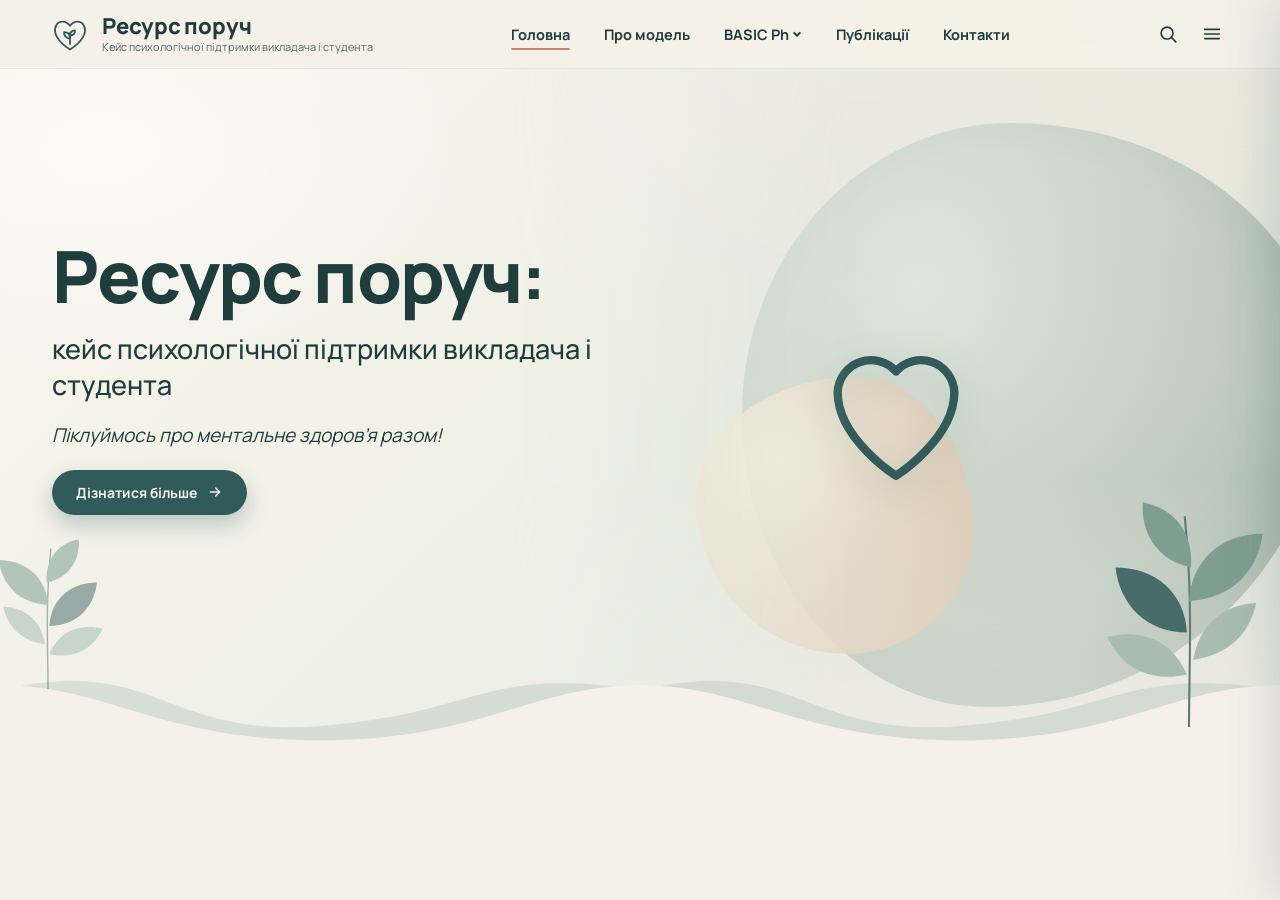
==== index.html @ 5d3a1bac "Add files via upload" ====
<!doctype html>
<html lang="uk">
<head>
  <meta charset="utf-8">
  <meta name="viewport" content="width=device-width, initial-scale=1">
  <title>Ресурс поруч — кейс психологічної підтримки викладача і студента</title>
  <meta name="description" content="Ресурс поруч: кейс психологічної підтримки викладача і студента. Піклуймось про ментальне здоров’я разом!">
  <meta name="theme-color" content="#F5F1E8">
  <link rel="preconnect" href="https://fonts.googleapis.com">
  <link rel="preconnect" href="https://fonts.gstatic.com" crossorigin>
  <link href="https://fonts.googleapis.com/css2?family=Manrope:wght@400;500;600;700;800&display=swap" rel="stylesheet">
  <link rel="stylesheet" href="style.css">
  <noscript><style>.reveal{opacity:1!important;transform:none!important}</style></noscript>
  <script src="script.js" defer></script>
</head>
<body data-page="home">
  <!-- site-header:start -->
  <header class="topbar">
    <div class="topbar__inner">
      <a class="brand" href="index.html" aria-label="Ресурс поруч — на головну">
        <svg class="brand__logo" viewBox="0 0 48 48" fill="none" stroke="currentColor" stroke-width="2" stroke-linecap="round" stroke-linejoin="round" aria-hidden="true">
          <g class="pulse"><path d="M24 41C10 32 5 22 9 14.5c3-5.5 10.5-5.5 15 .5 4.5-6 12-6 15-.5C43 22 38 32 24 41z"/></g>
          <path d="M24 35V23"/><path d="M24 29c-4.5-.5-6.5-3.5-6.5-7 4.5 0 6.5 3 6.5 7zM24 26c3.5-.5 5.5-2.8 5.5-6-3.5 0-5.5 2.4-5.5 6z"/>
        </svg>
        <span class="brand__text"><strong>Ресурс поруч</strong><small>Кейс психологічної підтримки викладача і студента</small></span>
      </a>
      <nav class="mainnav" aria-label="Основна навігація">
        <a class="navlink is-active" href="index.html">Головна</a>
        <a class="navlink " href="basic-ph.html">Про модель</a>
        <div class="has-sub">
          <button class="navlink " type="button" aria-haspopup="true" aria-expanded="false">BASIC Ph <svg viewBox="0 0 12 12"><path d="m2 4 4 4 4-4"/></svg></button>
          <div class="sub"><a href="physical.html" class=""><svg viewBox="0 0 24 24"  aria-hidden="true"><path d="M6.5 6.5v11M17.5 6.5v11M3.5 9v6M20.5 9v6M6.5 12h11"/></svg><span>Physical<small>Тіло</small></span></a><a href="belief-values.html" class=""><svg viewBox="0 0 24 24"  aria-hidden="true"><path d="M12 20c-3.2-1-5.2-3.8-5.2-7 2.2 0 4.2 1.1 5.2 3 1-1.9 3-3 5.2-3 0 3.2-2 6-5.2 7z"/><path d="M12 16c-1.6-2.2-1.6-5.4 0-9.5 1.6 4.1 1.6 7.3 0 9.5z"/></svg><span>Belief & Values<small>Віра і цінності</small></span></a><a href="affect.html" class=""><svg viewBox="0 0 24 24"  aria-hidden="true"><path d="M12 20s-7-4.4-7-10a4 4 0 0 1 7-2.5A4 4 0 0 1 19 10c0 5.6-7 10-7 10z"/></svg><span>Affect<small>Емоції та почуття</small></span></a><a href="socialization.html" class=""><svg viewBox="0 0 24 24"  aria-hidden="true"><path d="M9 11a3 3 0 1 0 0-6 3 3 0 0 0 0 6zM3 19c0-3 2.7-5 6-5s6 2 6 5M16.5 11a2.5 2.5 0 1 0 0-5M17.5 14c2.2.3 3.5 2 3.5 4"/></svg><span>Socialization<small>Соціальні зв’язки</small></span></a><a href="imagination.html" class=""><svg viewBox="0 0 24 24"  aria-hidden="true"><path d="M12 3l2.7 5.6 6.1.9-4.4 4.3 1 6.1L12 17l-5.4 2.9 1-6.1L3.2 9.5l6.1-.9z"/></svg><span>Imagination<small>Уява</small></span></a><a href="cognition.html" class=""><svg viewBox="0 0 24 24"  aria-hidden="true"><path d="M9.5 4.5A2.8 2.8 0 0 0 6.8 7 3 3 0 0 0 5 12a3 3 0 0 0 1.5 4.6 2.8 2.8 0 0 0 5.5.9V5.2a2.8 2.8 0 0 0-2.5-.7z"/><path d="M14.5 4.5A2.8 2.8 0 0 1 17.2 7 3 3 0 0 1 19 12a3 3 0 0 1-1.5 4.6 2.8 2.8 0 0 1-5.5.9"/><path d="M9 10h1.5M13.5 10H15M9 14h1.5M13.5 14H15"/></svg><span>Cognition<small>Розум і пізнання</small></span></a></div>
        </div>
        <a class="navlink " href="publications.html">Публікації</a>
        <a class="navlink " href="contacts.html">Контакти</a>
      </nav>
      <div class="topbar__actions">
        <button class="icon-btn" type="button" data-action="search" aria-label="Пошук" aria-expanded="false"><svg viewBox="0 0 24 24"><circle cx="11" cy="11" r="6.5"/><path d="m16 16 4.5 4.5"/></svg></button>
        <button class="icon-btn" type="button" data-action="menu" aria-label="Відкрити меню" aria-expanded="false" aria-controls="drawer"><svg viewBox="0 0 24 24"><path d="M4 7h16M4 12h16M4 17h16"/></svg></button>
      </div>
    </div>
    <div class="search-panel" id="search-panel">
      <div class="search-box"><input type="search" placeholder="Пошук по сайту…" aria-label="Пошук по сайту" autocomplete="off"><ul></ul></div>
    </div>
  </header>
  <div class="drawer" id="drawer" aria-hidden="true">
    <div class="drawer__overlay" data-close></div>
    <aside class="drawer__panel" role="dialog" aria-modal="true" aria-label="Меню">
      <div class="drawer__head"><span>Меню</span><button class="icon-btn" type="button" data-close aria-label="Закрити меню"><svg viewBox="0 0 24 24"><path d="m6 6 12 12M18 6 6 18"/></svg></button></div>
      <h3>Сайт</h3><nav><a href="index.html" style="--n:0" class="is-active"><svg viewBox="0 0 24 24"  aria-hidden="true"><path d="M4 11 12 4l8 7v9h-5v-6H9v6H4z"/></svg>Головна</a><a href="basic-ph.html" style="--n:1" class=""><svg viewBox="0 0 24 24"  aria-hidden="true"><circle cx="12" cy="12" r="8"/><path d="M12 4v16M4 12h16M6.3 6.3l11.4 11.4M17.7 6.3 6.3 17.7"/></svg>Про модель BASIC Ph</a></nav>
      <h3>Шість сфер BASIC Ph</h3><nav><a href="physical.html" style="--n:2" class=""><svg viewBox="0 0 24 24"  aria-hidden="true"><path d="M6.5 6.5v11M17.5 6.5v11M3.5 9v6M20.5 9v6M6.5 12h11"/></svg>Physical — Тіло</a><a href="belief-values.html" style="--n:3" class=""><svg viewBox="0 0 24 24"  aria-hidden="true"><path d="M12 20c-3.2-1-5.2-3.8-5.2-7 2.2 0 4.2 1.1 5.2 3 1-1.9 3-3 5.2-3 0 3.2-2 6-5.2 7z"/><path d="M12 16c-1.6-2.2-1.6-5.4 0-9.5 1.6 4.1 1.6 7.3 0 9.5z"/></svg>Belief & Values — Віра і цінності</a><a href="affect.html" style="--n:4" class=""><svg viewBox="0 0 24 24"  aria-hidden="true"><path d="M12 20s-7-4.4-7-10a4 4 0 0 1 7-2.5A4 4 0 0 1 19 10c0 5.6-7 10-7 10z"/></svg>Affect — Емоції та почуття</a><a href="socialization.html" style="--n:5" class=""><svg viewBox="0 0 24 24"  aria-hidden="true"><path d="M9 11a3 3 0 1 0 0-6 3 3 0 0 0 0 6zM3 19c0-3 2.7-5 6-5s6 2 6 5M16.5 11a2.5 2.5 0 1 0 0-5M17.5 14c2.2.3 3.5 2 3.5 4"/></svg>Socialization — Соціальні зв’язки</a><a href="imagination.html" style="--n:6" class=""><svg viewBox="0 0 24 24"  aria-hidden="true"><path d="M12 3l2.7 5.6 6.1.9-4.4 4.3 1 6.1L12 17l-5.4 2.9 1-6.1L3.2 9.5l6.1-.9z"/></svg>Imagination — Уява</a><a href="cognition.html" style="--n:7" class=""><svg viewBox="0 0 24 24"  aria-hidden="true"><path d="M9.5 4.5A2.8 2.8 0 0 0 6.8 7 3 3 0 0 0 5 12a3 3 0 0 0 1.5 4.6 2.8 2.8 0 0 0 5.5.9V5.2a2.8 2.8 0 0 0-2.5-.7z"/><path d="M14.5 4.5A2.8 2.8 0 0 1 17.2 7 3 3 0 0 1 19 12a3 3 0 0 1-1.5 4.6 2.8 2.8 0 0 1-5.5.9"/><path d="M9 10h1.5M13.5 10H15M9 14h1.5M13.5 14H15"/></svg>Cognition — Розум і пізнання</a></nav>
      <h3>Ще</h3><nav><a href="publications.html" style="--n:8" class=""><svg viewBox="0 0 24 24"  aria-hidden="true"><path d="M5 4h11a3 3 0 0 1 3 3v12H8a3 3 0 0 1-3-3z"/><path d="M9 8h6M9 12h6M9 16h3"/></svg>Публікації</a><a href="contacts.html" style="--n:9" class=""><svg viewBox="0 0 24 24"  aria-hidden="true"><rect x="3" y="5" width="18" height="14" rx="2.5"/><path d="m4 7 8 6 8-6"/></svg>Контакти</a></nav>
    </aside>
  </div>
  <!-- site-header:end -->
  <main>
    <section class="hero hero--home" aria-labelledby="hero-title">
      <div class="hero__media">
        <div class="hero__photo" style="--pos: 72% 50%"></div>
        <div class="hero__art" data-icon="heart"></div>
      </div>

      <div class="hero__content">
        <div class="hero__text">
          <h1 id="hero-title">Ресурс поруч:</h1>
          <p class="hero__lead reveal">кейс психологічної підтримки викладача і студента</p>
          <p class="hero__tagline reveal"><em>Піклуймось про ментальне здоров’я разом!</em></p>
          <a class="btn reveal" href="basic-ph.html">
            Дізнатися більше
            <svg viewBox="0 0 24 24" aria-hidden="true"><path d="M5 12h14M13 6l6 6-6 6"/></svg>
          </a>
        </div>
      </div>

      <div class="hero__wave" aria-hidden="true"></div>
    </section>
  </main>
</body>
</html>
---- style.css ----
/* ==========================================================
   Ресурс поруч — спільні стилі (шапка, банери, анімації)
   ========================================================== */

:root {
  --milk: #F5F1E8;
  --mist: #D9E2D8;
  --sage: #A8BDB0;
  --teal: #315B5B;
  --sand: #D9BFA5;
  --terra: #C98765;

  --ink: #1f3d3d;
  --ink-soft: #4d6967;
  --paper: #fffdf8;

  --blob-1: #E6EDE4;
  --blob-2: var(--sage);
  --blob-3: var(--sand);

  --ff-serif: 'Manrope', system-ui, -apple-system, 'Segoe UI', Arial, sans-serif;
  --ff-sans: 'Manrope', system-ui, -apple-system, 'Segoe UI', sans-serif;

  --ease: cubic-bezier(.22, .8, .24, 1);
  --shadow: 0 12px 32px rgba(49, 91, 91, .14);
}

/* Акценти для окремих сторінок */
body[data-page="physical"]      { --blob-1: #E4ECE6; --blob-2: #A8BDB0; --blob-3: #D9BFA5; }
body[data-page="belief"]        { --blob-1: #F1E6D6; --blob-2: #D9BFA5; --blob-3: #A8BDB0; }
body[data-page="affect"]        { --blob-1: #F6E5DA; --blob-2: #E3B99F; --blob-3: #D9E2D8; }
body[data-page="socialization"] { --blob-1: #DCE7E3; --blob-2: #8FB0A8; --blob-3: #D9BFA5; }
body[data-page="imagination"]   { --blob-1: #F4E6D3; --blob-2: #E0B895; --blob-3: #A8BDB0; }
body[data-page="cognition"]     { --blob-1: #E8EBDD; --blob-2: #B6C4A8; --blob-3: #D9BFA5; }
body[data-page="publications"]  { --blob-1: #E3EBE2; --blob-2: #A8BDB0; --blob-3: #E3C7AE; }
body[data-page="contacts"]      { --blob-1: #E6EDE4; --blob-2: #A8BDB0; --blob-3: #D9BFA5; }

*, *::before, *::after { box-sizing: border-box; }

html { scroll-behavior: smooth; -webkit-text-size-adjust: 100%; }

body {
  margin: 0;
  min-height: 100vh;
  font-family: var(--ff-sans);
  color: var(--ink);
  background:
    radial-gradient(900px 500px at 100% 0%, rgba(168, 189, 176, .18), transparent 60%),
    var(--milk);
  -webkit-font-smoothing: antialiased;
  overflow-x: hidden;
}

body.menu-open { overflow: hidden; }

img, svg { display: block; max-width: 100%; }
a { color: inherit; }
button { font: inherit; color: inherit; }

:focus-visible {
  outline: 2px solid var(--terra);
  outline-offset: 3px;
  border-radius: 6px;
}

/* Плавний вхід / вихід сторінки */
main { animation: pageIn .7s var(--ease); transition: opacity .28s ease, transform .28s ease; }
body.leaving main { opacity: 0; transform: translateY(-8px); }

/* ==========================================================
   Шапка
   ========================================================== */
.topbar {
  position: sticky;
  top: 0;
  z-index: 50;
  background: rgba(245, 241, 232, .86);
  -webkit-backdrop-filter: saturate(1.2) blur(14px);
  backdrop-filter: saturate(1.2) blur(14px);
  border-bottom: 1px solid rgba(49, 91, 91, .07);
  animation: slideDown .8s var(--ease) both;
  transition: box-shadow .3s ease, background .3s ease;
}
.topbar.is-scrolled { box-shadow: 0 8px 28px rgba(49, 91, 91, .12); background: rgba(245, 241, 232, .94); }

.topbar__inner {
  max-width: 1240px;
  margin: 0 auto;
  padding: 10px 20px 8px;
  display: flex;
  flex-wrap: wrap;
  align-items: center;
  gap: 8px 24px;
}

.brand {
  display: flex;
  align-items: center;
  gap: 10px;
  margin-right: auto;
  text-decoration: none;
  color: var(--teal);
}
.brand__logo { width: 44px; height: 44px; flex: none; }
.brand__logo .pulse { transform-origin: 24px 24px; animation: heartbeat 4.2s ease-in-out infinite; }
.brand__text strong {
  display: block;
  font-family: var(--ff-serif);
  font-weight: 800;
  font-size: 19px;
  line-height: 1.1;
  letter-spacing: -.01em;
  color: var(--ink);
}
.brand__text small {
  display: block;
  max-width: 190px;
  margin-top: 2px;
  font-size: 9.5px;
  line-height: 1.25;
  color: var(--ink-soft);
}

.topbar__actions { display: flex; gap: 4px; }
.icon-btn {
  display: grid;
  place-items: center;
  width: 40px;
  height: 40px;
  border: 0;
  border-radius: 50%;
  background: transparent;
  cursor: pointer;
  color: var(--ink);
  transition: background .25s ease, transform .25s var(--ease);
}
.icon-btn:hover { background: rgba(49, 91, 91, .09); transform: scale(1.08); }
.icon-btn svg { width: 22px; height: 22px; fill: none; stroke: currentColor; stroke-width: 1.8; stroke-linecap: round; stroke-linejoin: round; }

/* Головна навігація */
.mainnav {
  order: 3;
  width: 100%;
  display: flex;
  justify-content: space-between;
  align-items: center;
  gap: 6px 14px;
  padding-bottom: 4px;
  font-size: 11.5px;
  font-weight: 700;
}
.navlink {
  position: relative;
  display: inline-flex;
  align-items: center;
  gap: 3px;
  padding: 6px 0;
  border: 0;
  background: none;
  text-decoration: none;
  cursor: pointer;
  color: var(--ink);
  white-space: nowrap;
}
.navlink::after {
  content: '';
  position: absolute;
  left: 0; right: 0; bottom: 0;
  height: 2px;
  border-radius: 2px;
  background: var(--terra);
  transform: scaleX(0);
  transform-origin: left;
  transition: transform .35s var(--ease);
}
.navlink:hover::after, .navlink.is-active::after { transform: scaleX(1); }
.navlink svg { width: 10px; height: 10px; fill: none; stroke: currentColor; stroke-width: 2.4; transition: transform .3s var(--ease); }
.has-sub.open .navlink svg { transform: rotate(180deg); }

.has-sub { position: relative; }
.sub {
  position: absolute;
  top: calc(100% + 8px);
  left: 50%;
  z-index: 60;
  min-width: 250px;
  padding: 8px;
  border-radius: 18px;
  background: var(--paper);
  box-shadow: var(--shadow);
  opacity: 0;
  visibility: hidden;
  transform: translate(-50%, 10px);
  transition: opacity .3s ease, transform .35s var(--ease), visibility .3s;
}
.has-sub.open .sub { opacity: 1; visibility: visible; transform: translate(-50%, 0); }
.sub a {
  display: flex;
  align-items: center;
  gap: 10px;
  padding: 9px 12px;
  border-radius: 12px;
  font-size: 13px;
  font-weight: 600;
  text-decoration: none;
  transition: background .2s ease, padding-left .25s var(--ease);
}
.sub a:hover, .sub a.is-active { background: var(--mist); padding-left: 16px; }
.sub a svg { width: 18px; height: 18px; fill: none; stroke: var(--teal); stroke-width: 1.7; stroke-linecap: round; stroke-linejoin: round; flex: none; }
.sub a small { display: block; font-weight: 500; color: var(--ink-soft); font-size: 11px; }

@media (min-width: 900px) {
  .topbar__inner { flex-wrap: nowrap; justify-content: space-between; padding: 12px 28px; }
  .brand { margin-right: 0; }
  .brand__text strong { font-size: 22px; }
  .brand__text small { max-width: none; font-size: 11px; }
  .mainnav { order: 0; width: auto; padding: 0; font-size: 14.5px; gap: 8px 34px; }
  .topbar__actions { margin-left: 0; }
  @media (hover: hover) {
    .has-sub:hover .sub { opacity: 1; visibility: visible; transform: translate(-50%, 0); }
    .has-sub:hover .navlink svg { transform: rotate(180deg); }
  }
}

/* Пошук */
.search-panel {
  max-width: 1240px;
  margin: 0 auto;
  padding: 0 20px;
  max-height: 0;
  overflow: hidden;
  transition: max-height .5s var(--ease);
}
.search-panel.open { max-height: 420px; }
.search-box { padding: 6px 0 16px; }
.search-box input {
  width: 100%;
  padding: 13px 20px;
  border: 1.5px solid rgba(49, 91, 91, .2);
  border-radius: 999px;
  background: var(--paper);
  font: inherit;
  font-size: 15px;
  color: var(--ink);
  transition: border-color .25s ease, box-shadow .25s ease;
}
.search-box input:focus { outline: none; border-color: var(--teal); box-shadow: 0 0 0 4px rgba(49, 91, 91, .12); }
.search-box ul { list-style: none; margin: 10px 0 0; padding: 0; display: grid; gap: 2px; max-height: 250px; overflow: auto; }
.search-box li a, .search-box li.muted { display: block; padding: 9px 14px; border-radius: 12px; font-size: 14px; font-weight: 600; text-decoration: none; }
.search-box li a:hover { background: var(--mist); }
.search-box li.muted { color: var(--ink-soft); font-weight: 500; }

/* Бокове меню */
.drawer { position: fixed; inset: 0; z-index: 100; pointer-events: none; }
.drawer__overlay { position: absolute; inset: 0; background: rgba(31, 61, 61, .38); opacity: 0; transition: opacity .4s ease; -webkit-backdrop-filter: blur(3px); backdrop-filter: blur(3px); }
.drawer__panel {
  position: absolute;
  top: 0; right: 0; bottom: 0;
  width: min(380px, 88vw);
  padding: 22px 24px 32px;
  overflow-y: auto;
  background: linear-gradient(180deg, var(--paper), var(--milk));
  box-shadow: -20px 0 50px rgba(49, 91, 91, .2);
  transform: translateX(104%);
  transition: transform .55s var(--ease);
}
.drawer.open { pointer-events: auto; }
.drawer.open .drawer__overlay { opacity: 1; }
.drawer.open .drawer__panel { transform: none; }
.drawer__head { display: flex; justify-content: space-between; align-items: center; margin-bottom: 14px; font-family: var(--ff-serif); font-size: 22px; font-weight: 600; }
.drawer h3 { margin: 18px 0 6px; font-size: 11px; letter-spacing: .12em; text-transform: uppercase; color: var(--ink-soft); }
.drawer nav { display: grid; gap: 2px; }
.drawer nav a {
  display: flex;
  align-items: center;
  gap: 12px;
  padding: 11px 12px;
  border-radius: 14px;
  text-decoration: none;
  font-weight: 600;
  font-size: 15px;
  opacity: 0;
  transform: translateX(22px);
  transition: background .2s ease;
}
.drawer nav a:hover, .drawer nav a.is-active { background: var(--mist); }
.drawer nav a svg { width: 20px; height: 20px; fill: none; stroke: var(--teal); stroke-width: 1.7; stroke-linecap: round; stroke-linejoin: round; }
.drawer.open nav a { animation: drawerItem .6s var(--ease) forwards; animation-delay: calc(var(--n) * 45ms + 180ms); }

/* ==========================================================
   Банер (hero)
   ========================================================== */
.hero {
  position: relative;
  isolation: isolate;
  overflow: hidden;
  display: flex;
  align-items: center;
  min-height: clamp(390px, 64vw, 600px);
  background:
    radial-gradient(520px 320px at 8% 12%, rgba(255, 255, 255, .7), transparent 70%),
    linear-gradient(135deg, #F8F4EC 0%, #EEF0E6 55%, #E2E9DF 100%);
}
.hero--home { min-height: clamp(450px, 74vw, 680px); }

.hero__content {
  position: relative;
  z-index: 3;
  width: 100%;
  max-width: 1240px;
  margin: 0 auto;
  padding: 42px 20px 104px;
}
.hero__text { max-width: min(62%, 560px); }
@media (min-width: 820px) {
  .hero__content { padding: 64px 32px 130px; }
  .hero__text { max-width: min(48%, 560px); }
}

.hero h1 {
  margin: 0 0 16px;
  font-family: var(--ff-serif);
  font-weight: 800;
  font-size: clamp(30px, 8vw, 62px);
  line-height: 1.08;
  letter-spacing: -.025em;
  color: var(--ink);
}
.hero--home h1 { font-size: clamp(34px, 9vw, 72px); }

/* Побуквенно/послівне з'явлення заголовка */
.w { display: inline-block; overflow: hidden; vertical-align: top; padding-bottom: .1em; margin-bottom: -.1em; }
.w > span { display: inline-block; transform: translateY(115%) rotate(4deg); animation: wordUp 1s var(--ease) forwards; animation-delay: calc(var(--i) * 75ms + 260ms); }

.hero__lead {
  margin: 0 0 18px;
  font-family: var(--ff-serif);
  font-size: clamp(17px, 4.2vw, 27px);
  font-weight: 500;
  line-height: 1.35;
  color: var(--ink);
}
.hero__sub {
  margin: 0;
  max-width: 32ch;
  font-size: clamp(14px, 2.9vw, 21px);
  font-weight: 600;
  line-height: 1.4;
  color: var(--ink-soft);
}
.hero__tagline { margin: 0 0 22px; font-size: clamp(14px, 3vw, 19px); color: var(--ink); }

.hero__rule { display: block; width: 56px; height: 3px; margin: 0 0 16px; border-radius: 3px; background: linear-gradient(90deg, var(--terra), var(--sand)); transform-origin: left; animation: ruleGrow 1.1s var(--ease) .5s both; }

/* Поява елементів */
.reveal {
  opacity: 0;
  transform: translateY(20px);
  transition: opacity .9s var(--ease), transform .9s var(--ease);
  transition-delay: calc(var(--d, 0) * 1ms);
}
.reveal.in { opacity: 1; transform: none; }

/* Кнопка */
.btn {
  position: relative;
  overflow: hidden;
  display: inline-flex;
  align-items: center;
  gap: 10px;
  padding: 13px 24px;
  border-radius: 999px;
  background: var(--teal);
  color: var(--milk);
  font-size: 14px;
  font-weight: 700;
  text-decoration: none;
  box-shadow: 0 10px 22px rgba(49, 91, 91, .28);
  transition: transform .35s var(--ease), box-shadow .35s var(--ease), background .3s ease;
}
.btn:hover { transform: translateY(-3px); box-shadow: 0 16px 30px rgba(49, 91, 91, .34); background: #264b4b; }
.btn:active { transform: translateY(0) scale(.98); }
.btn svg { width: 16px; height: 16px; fill: none; stroke: currentColor; stroke-width: 2; stroke-linecap: round; stroke-linejoin: round; transition: transform .35s var(--ease); }
.btn:hover svg { transform: translateX(5px); }
.btn .ripple { position: absolute; border-radius: 50%; background: rgba(255, 255, 255, .45); transform: scale(0); animation: ripple .7s ease-out forwards; pointer-events: none; }

/* Медіа-частина банера */
.hero__media {
  position: absolute;
  top: 0; right: 0; bottom: 0;
  width: 70%;
  z-index: 1;
  -webkit-mask-image: linear-gradient(90deg, transparent 0, #000 44%);
  mask-image: linear-gradient(90deg, transparent 0, #000 44%);
  transform: translate3d(0, calc(var(--sy, 0) * .1px), 0);
  will-change: transform;
}
@media (min-width: 820px) { .hero__media { width: 60%; } }

.hero__photo {
  position: absolute;
  inset: -3%;
  background-size: cover;
  background-position: var(--pos, center);
  filter: saturate(.86) sepia(.08) brightness(1.03);
  opacity: 0;
  transition: opacity 1.4s ease;
}
.hero__photo.is-loaded { opacity: 1; animation: kenburns 22s ease-in-out infinite alternate; }
.hero__media::after {
  content: '';
  position: absolute;
  inset: 0;
  pointer-events: none;
  background:
    linear-gradient(180deg, rgba(245, 241, 232, .18) 0%, rgba(245, 241, 232, 0) 30%, rgba(245, 241, 232, 0) 60%, rgba(245, 241, 232, .6) 100%),
    linear-gradient(90deg, rgba(49, 91, 91, .06), rgba(201, 135, 101, .06));
}

/* Запасна ілюстрація (видно, доки фото немає) */
.hero__art {
  position: absolute;
  inset: 0;
  display: grid;
  place-items: center;
  transition: opacity 1.1s ease;
}
.hero__media.has-photo .hero__art { opacity: 0; }
.hero__art::before, .hero__art::after { content: ''; position: absolute; }
.hero__art::before {
  width: 76%;
  aspect-ratio: 1;
  right: -6%;
  top: 8%;
  border-radius: 46% 54% 58% 42% / 50% 44% 56% 50%;
  background: radial-gradient(circle at 30% 28%, var(--blob-1), var(--blob-2) 92%);
  box-shadow: inset -20px -30px 60px rgba(49, 91, 91, .12);
  animation: morph 15s ease-in-out infinite;
}
.hero__art::after {
  width: 36%;
  aspect-ratio: 1;
  left: 24%;
  bottom: 14%;
  border-radius: 58% 42% 46% 54% / 44% 56% 44% 56%;
  background: radial-gradient(circle at 30% 30%, #fff5e6, var(--blob-3));
  opacity: .85;
  animation: morph 11s ease-in-out infinite reverse;
}
.hero__art svg {
  position: relative;
  z-index: 1;
  width: 30%;
  max-width: 200px;
  fill: none;
  stroke: var(--teal);
  stroke-width: 1;
  stroke-linecap: round;
  stroke-linejoin: round;
  filter: drop-shadow(0 12px 18px rgba(49, 91, 91, .22));
  animation: floaty 6s ease-in-out infinite;
}

/* Декор: листя, бульбашки */
.deco-leaf {
  position: absolute;
  right: -14px;
  bottom: 22px;
  z-index: 2;
  width: clamp(92px, 17vw, 210px);
  pointer-events: none;
}
.deco-leaf svg { width: 100%; height: auto; transform-origin: 50% 100%; animation: sway 7s ease-in-out infinite; }
.deco-leaf--left { left: -22px; right: auto; bottom: 60px; width: clamp(70px, 11vw, 140px); opacity: .55; }
.deco-leaf--left svg { animation-duration: 9s; animation-direction: reverse; transform: scaleX(-1); }
.deco-leaf .l1 { fill: #7E9E92; }
.deco-leaf .l2 { fill: #A8BDB0; }
.deco-leaf .l3 { fill: #315B5B; opacity: .85; }
.deco-leaf .stem { fill: none; stroke: #5d7d73; stroke-width: 2; stroke-linecap: round; }

.bubble {
  position: absolute;
  z-index: 1;
  border-radius: 50%;
  background: radial-gradient(circle at 30% 30%, rgba(255, 255, 255, .9), rgba(168, 189, 176, .35));
  opacity: 0;
  pointer-events: none;
  animation: bubbleUp var(--dur, 14s) ease-in infinite;
  animation-delay: var(--delay, 0s);
}

/* Хвиля знизу */
.hero__wave {
  position: absolute;
  left: 0; right: 0; bottom: -1px;
  z-index: 2;
  height: clamp(44px, 7.5vw, 96px);
  overflow: hidden;
  pointer-events: none;
}
.hero__wave::before, .hero__wave::after {
  content: '';
  position: absolute;
  left: 0; bottom: 0;
  width: 200%;
  height: 100%;
  background-repeat: repeat-x;
  background-size: 25% 100%;
}
.hero__wave::before {
  background-image: url("data:image/svg+xml,%3Csvg xmlns='http://www.w3.org/2000/svg' viewBox='0 0 1200 80' preserveAspectRatio='none'%3E%3Cpath fill='%23A8BDB0' fill-opacity='.35' d='M0 30C300 0 300 70 600 60S900 10 1200 30V80H0Z'/%3E%3C/svg%3E");
  animation: waveSlide 34s linear infinite reverse;
}
.hero__wave::after {
  background-image: url("data:image/svg+xml,%3Csvg xmlns='http://www.w3.org/2000/svg' viewBox='0 0 1200 80' preserveAspectRatio='none'%3E%3Cpath fill='%23F5F1E8' d='M0 26C200 26 300 72 600 72S1000 26 1200 26V80H0Z'/%3E%3C/svg%3E");
  animation: waveSlide 22s linear infinite;
}

/* ==========================================================
   Сторінка «Про модель BASIC Ph» — дерев'яні блоки
   ========================================================== */
.blocks {
  --b: clamp(64px, 17.5vw, 118px);
  position: absolute;
  right: max(2.5vw, 8px);
  bottom: clamp(34px, 9vw, 96px);
  z-index: 4;
  display: flex;
  flex-direction: column-reverse;
  align-items: center;
  gap: 7px;
}
@media (min-width: 820px) { .blocks { right: max(6vw, 40px); } }
.blocks__row { display: flex; gap: 7px; }

.block {
  position: relative;
  width: var(--b);
  height: var(--b);
  display: grid;
  place-items: center;
  border: 0;
  padding: 0;
  border-radius: 10px;
  cursor: pointer;
  background:
    repeating-linear-gradient(98deg, rgba(150, 105, 60, .05) 0 3px, transparent 3px 9px),
    linear-gradient(145deg, #F0DFC6, #D8BD9C);
  box-shadow:
    inset 0 2px 0 rgba(255, 255, 255, .65),
    inset 0 -5px 10px rgba(120, 86, 50, .2),
    0 14px 22px rgba(80, 60, 40, .2);
  animation:
    blockIn 1s var(--ease) both,
    bob 5.5s ease-in-out infinite;
  animation-delay: calc(var(--i) * 130ms + 450ms), calc(var(--i) * 420ms + 2s);
  transition: translate .4s var(--ease), rotate .4s var(--ease), filter .3s ease;
}
.block:hover, .block:focus-visible { z-index: 6; }
.block:hover { translate: 0 -9px; rotate: -2.5deg; filter: brightness(1.04); }
.block:active { translate: 0 -2px; }
.block svg { pointer-events: none; width: 56%; height: 56%; fill: none; stroke: #5b4838; stroke-width: 1.4; stroke-linecap: round; stroke-linejoin: round; opacity: .88; }
.block.wiggle { animation: blockIn 0s both, wiggle .7s ease; }
.block .tip {
  position: absolute;
  bottom: calc(100% + 8px);
  left: 50%;
  padding: 5px 10px;
  border-radius: 999px;
  background: var(--teal);
  color: var(--milk);
  font-size: 11px;
  font-weight: 700;
  white-space: nowrap;
  z-index: 7;
  opacity: 0;
  transform: translate(-50%, 6px);
  pointer-events: none;
  transition: opacity .25s ease, transform .3s var(--ease);
}
.block:hover .tip, .block:focus-visible .tip { opacity: 1; transform: translate(-50%, 0); }

/* ==========================================================
   Контакти / публікації — додаткові штрихи
   ========================================================== */
.hero__chips { display: flex; flex-wrap: wrap; gap: 8px; margin-top: 18px; }
.chip {
  padding: 7px 14px;
  border-radius: 999px;
  background: rgba(255, 253, 248, .85);
  border: 1px solid rgba(49, 91, 91, .14);
  font-size: 12.5px;
  font-weight: 700;
  text-decoration: none;
  transition: transform .3s var(--ease), background .25s ease, color .25s ease;
}
.chip:hover { transform: translateY(-3px); background: var(--teal); color: var(--milk); }

/* ==========================================================
   Анімації
   ========================================================== */
@keyframes pageIn { from { opacity: 0; transform: translateY(10px); } to { opacity: 1; transform: none; } }
@keyframes slideDown { from { opacity: 0; transform: translateY(-100%); } to { opacity: 1; transform: none; } }
@keyframes wordUp { to { transform: none; } }
@keyframes ruleGrow { from { transform: scaleX(0); } to { transform: scaleX(1); } }
@keyframes heartbeat { 0%, 100% { transform: scale(1); } 8% { transform: scale(1.07); } 16% { transform: scale(1); } 24% { transform: scale(1.05); } 32% { transform: scale(1); } }
@keyframes kenburns { from { transform: scale(1) translate3d(0, 0, 0); } to { transform: scale(1.09) translate3d(-1.2%, -1%, 0); } }
@keyframes morph {
  0%, 100% { border-radius: 46% 54% 58% 42% / 50% 44% 56% 50%; transform: rotate(0deg) scale(1); }
  33% { border-radius: 58% 42% 44% 56% / 42% 56% 44% 58%; transform: rotate(8deg) scale(1.04); }
  66% { border-radius: 42% 58% 52% 48% / 56% 42% 58% 44%; transform: rotate(-6deg) scale(.98); }
}
@keyframes floaty { 0%, 100% { transform: translateY(0) rotate(-2deg); } 50% { transform: translateY(-16px) rotate(2deg); } }
@keyframes sway { 0%, 100% { rotate: -3deg; } 50% { rotate: 4deg; } }
@keyframes bubbleUp {
  0% { opacity: 0; transform: translateY(40px) scale(.6); }
  15% { opacity: .75; }
  100% { opacity: 0; transform: translateY(-190px) translateX(26px) scale(1.15); }
}
@keyframes waveSlide { from { transform: translateX(0); } to { transform: translateX(-50%); } }
@keyframes ripple { to { transform: scale(4); opacity: 0; } }
@keyframes drawerItem { to { opacity: 1; transform: none; } }
@keyframes blockIn {
  0% { opacity: 0; transform: translateY(-70px) rotate(-8deg) scale(.9); }
  60% { opacity: 1; transform: translateY(6px) rotate(1.5deg); }
  80% { transform: translateY(-3px) rotate(-.6deg); }
  100% { opacity: 1; transform: none; }
}
@keyframes bob { 0%, 100% { transform: translateY(0); } 50% { transform: translateY(-6px); } }
@keyframes wiggle { 0%, 100% { transform: rotate(0); } 20% { transform: rotate(-7deg) scale(1.05); } 45% { transform: rotate(6deg) scale(1.05); } 70% { transform: rotate(-3deg); } }

@media (prefers-reduced-motion: reduce) {
  *, *::before, *::after { animation-duration: .01ms !important; animation-iteration-count: 1 !important; transition-duration: .01ms !important; scroll-behavior: auto !important; }
  .reveal { opacity: 1; transform: none; }
  .w > span { transform: none; }
}
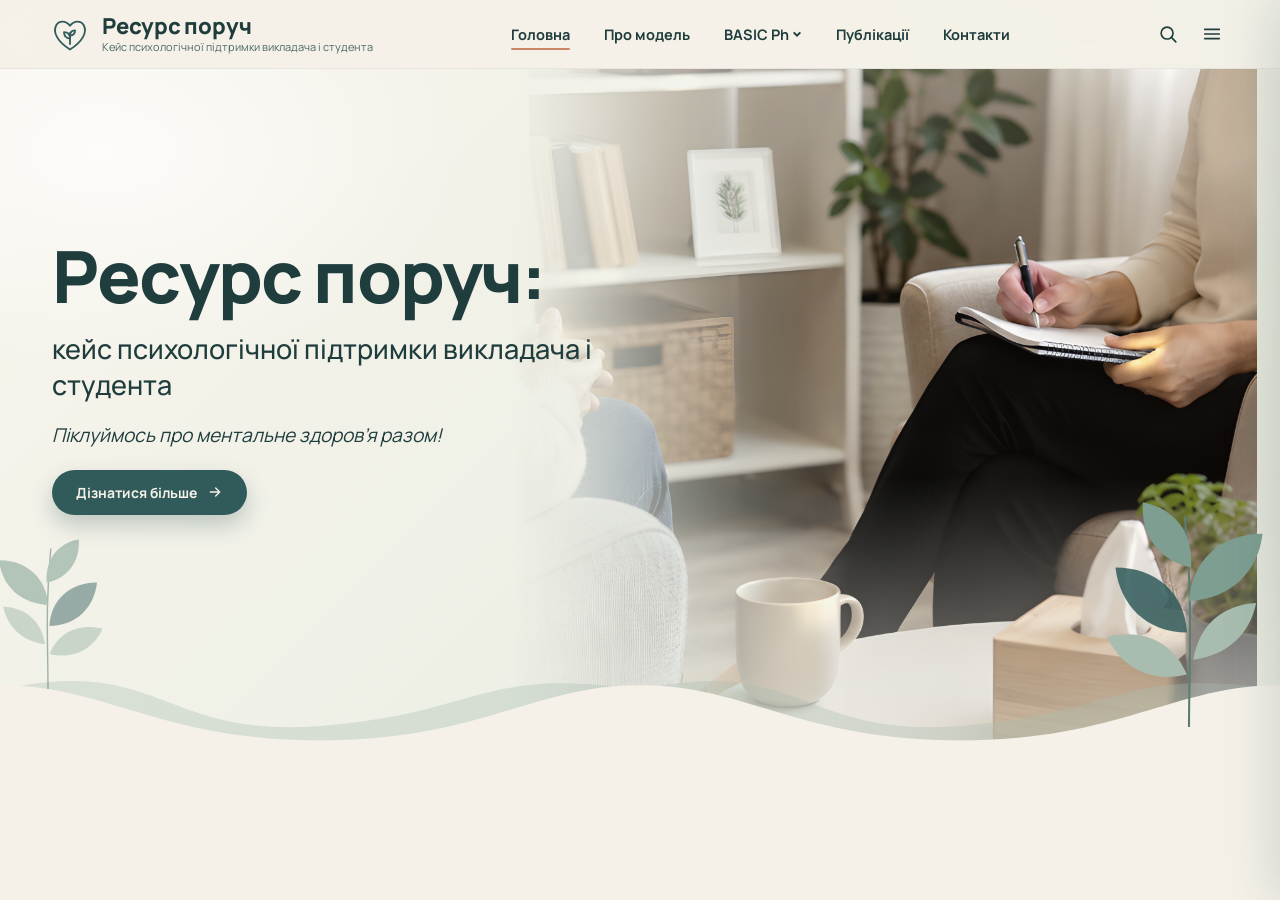
==== commit c2847ebb: "Add files via upload" ====
--- a/index.html
+++ b/index.html
@@ -56,7 +56,7 @@
   <main>
     <section class="hero hero--home" aria-labelledby="hero-title">
       <div class="hero__media">
-        <div class="hero__photo" style="--pos: 72% 50%"></div>
+        <img class="hero__photo" src="images/home.jpg" alt="" fetchpriority="high" decoding="async" style="--pos: 72% 50%" onerror="var f=this.dataset.fallback;if(f&&this.src.indexOf(f)<0){this.src=f}else{this.remove();this.closest('.hero__media').classList.add('no-photo')}">
         <div class="hero__art" data-icon="heart"></div>
       </div>
 
--- a/style.css
+++ b/style.css
@@ -400,13 +400,13 @@
 .hero__photo {
   position: absolute;
   inset: -3%;
-  background-size: cover;
-  background-position: var(--pos, center);
+  width: 106%;
+  height: 106%;
+  object-fit: cover;
+  object-position: var(--pos, center);
   filter: saturate(.86) sepia(.08) brightness(1.03);
-  opacity: 0;
-  transition: opacity 1.4s ease;
-}
-.hero__photo.is-loaded { opacity: 1; animation: kenburns 22s ease-in-out infinite alternate; }
+  animation: kenburns 22s ease-in-out infinite alternate;
+}
 .hero__media::after {
   content: '';
   position: absolute;
@@ -423,9 +423,10 @@
   inset: 0;
   display: grid;
   place-items: center;
-  transition: opacity 1.1s ease;
-}
-.hero__media.has-photo .hero__art { opacity: 0; }
+  opacity: 0;
+  transition: opacity .8s ease;
+}
+.hero__media.no-photo .hero__art { opacity: 1; }
 .hero__art::before, .hero__art::after { content: ''; position: absolute; }
 .hero__art::before {
   width: 76%;
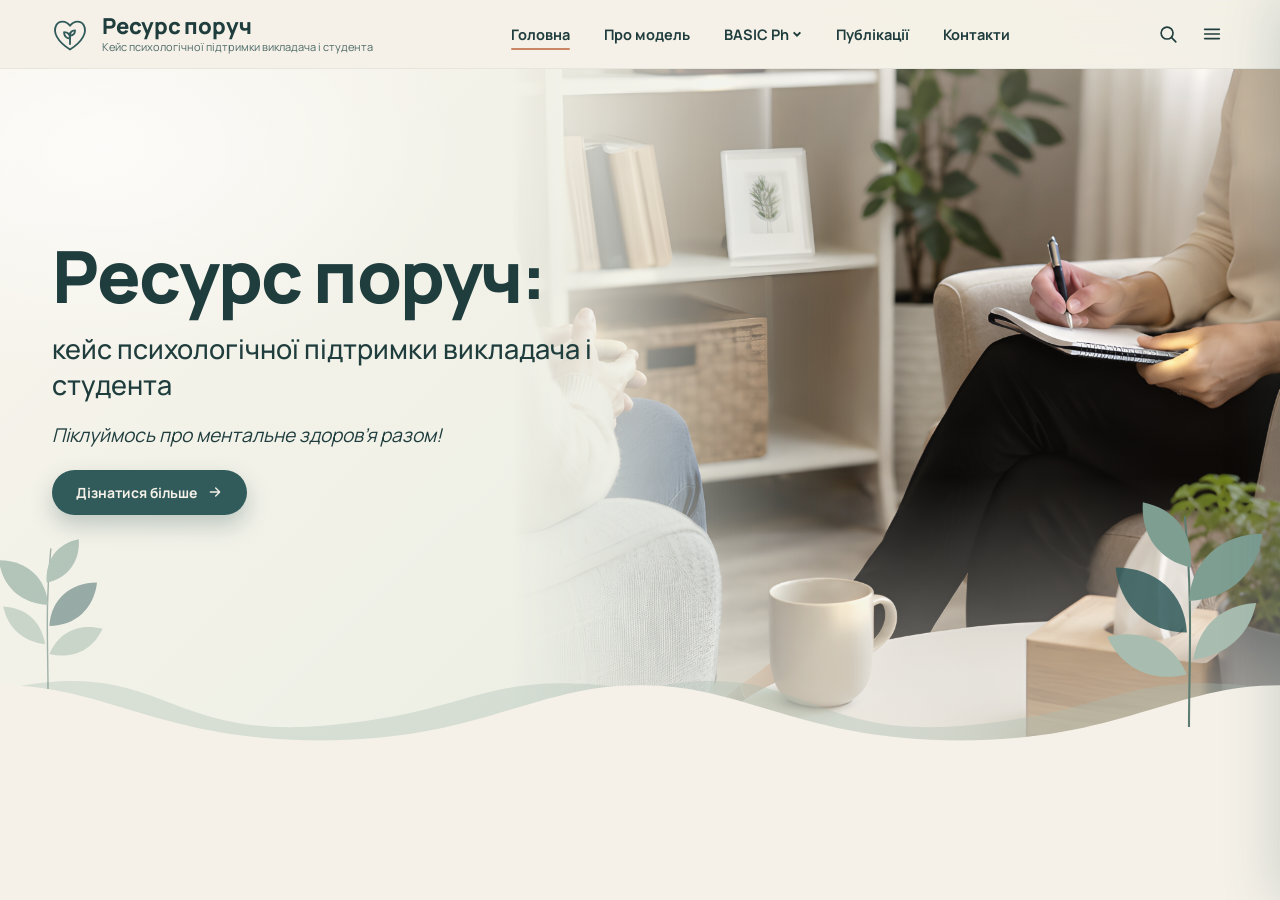
==== commit 0d52eca9: "Add files via upload" ====
--- a/index.html
+++ b/index.html
@@ -56,7 +56,7 @@
   <main>
     <section class="hero hero--home" aria-labelledby="hero-title">
       <div class="hero__media">
-        <img class="hero__photo" src="images/home.jpg" alt="" fetchpriority="high" decoding="async" style="--pos: 72% 50%" onerror="var f=this.dataset.fallback;if(f&&this.src.indexOf(f)<0){this.src=f}else{this.remove();this.closest('.hero__media').classList.add('no-photo')}">
+        <div class="hero__photo" style="--pos: 72% 50%"></div>
         <div class="hero__art" data-icon="heart"></div>
       </div>
 
--- a/style.css
+++ b/style.css
@@ -400,13 +400,13 @@
 .hero__photo {
   position: absolute;
   inset: -3%;
-  width: 106%;
-  height: 106%;
-  object-fit: cover;
-  object-position: var(--pos, center);
+  background-size: cover;
+  background-position: var(--pos, center);
   filter: saturate(.86) sepia(.08) brightness(1.03);
-  animation: kenburns 22s ease-in-out infinite alternate;
-}
+  opacity: 0;
+  transition: opacity 1.4s ease;
+}
+.hero__photo.is-loaded { opacity: 1; animation: kenburns 22s ease-in-out infinite alternate; }
 .hero__media::after {
   content: '';
   position: absolute;
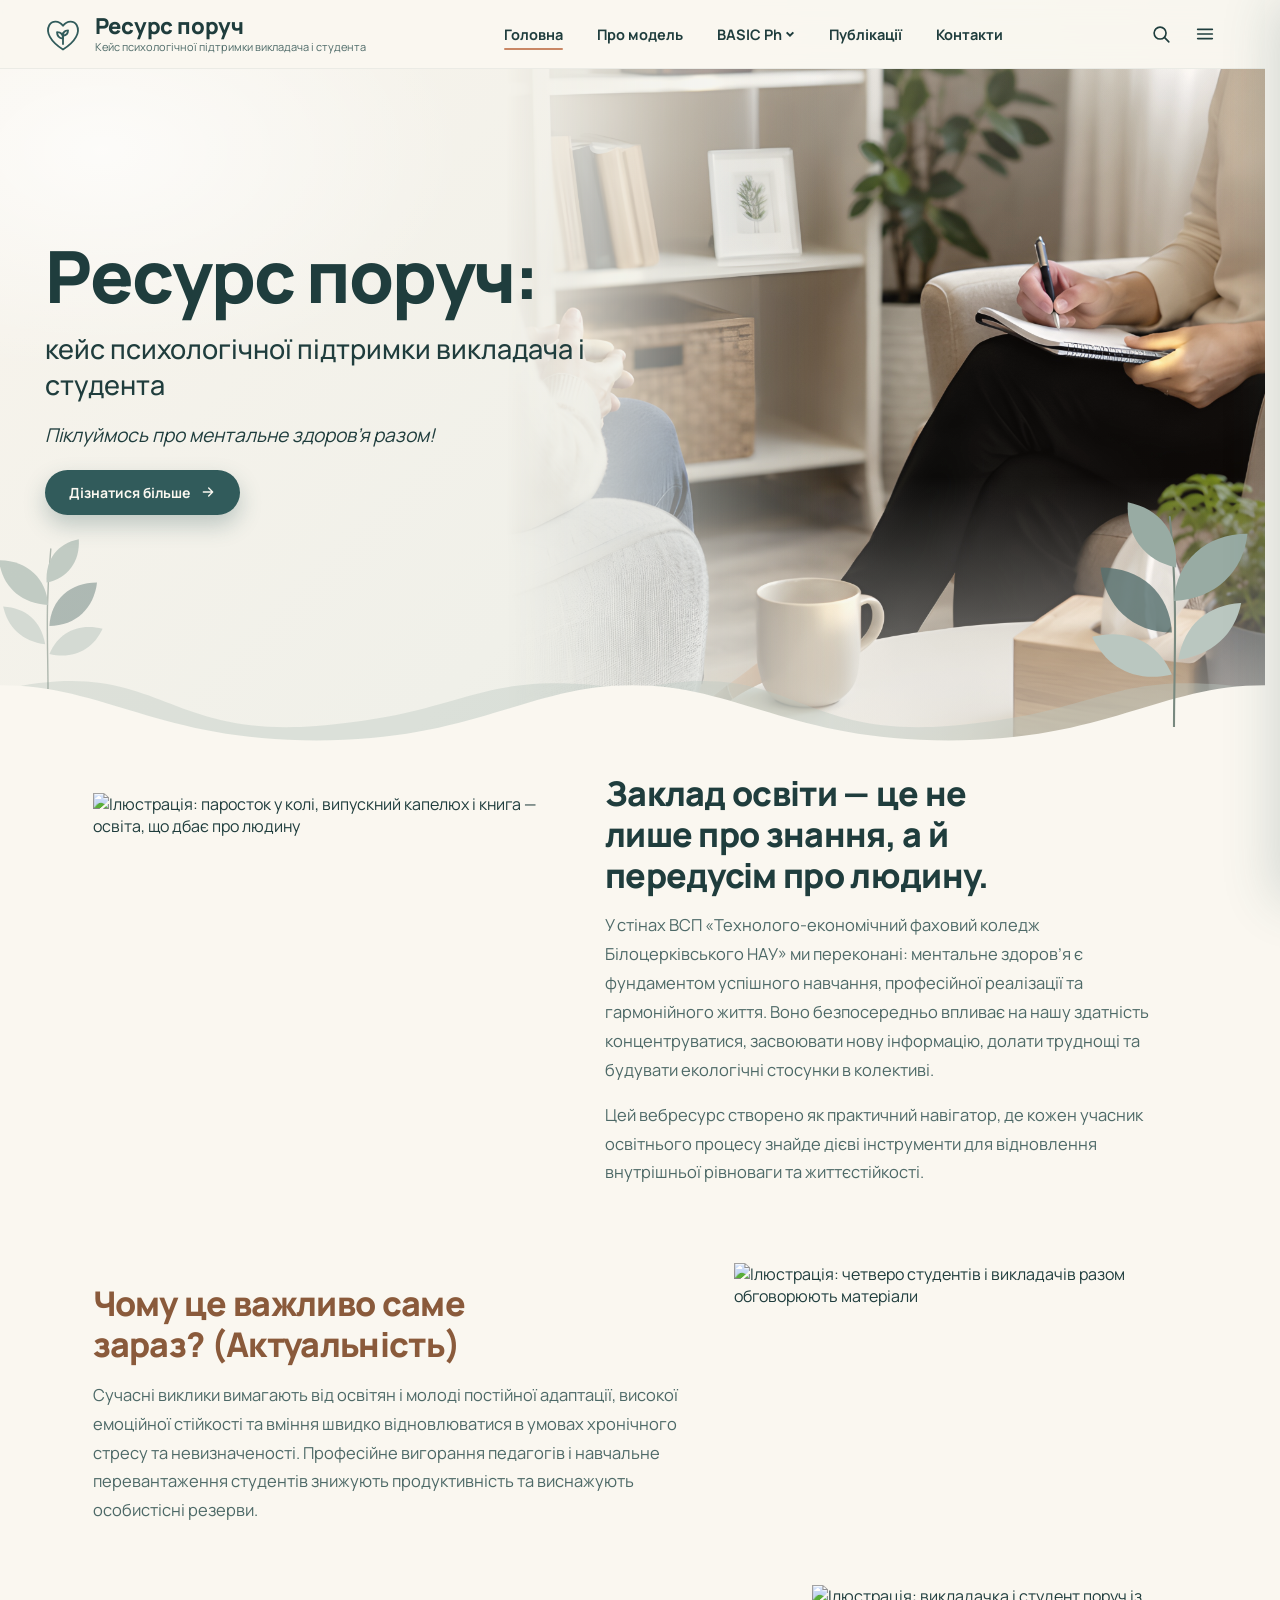
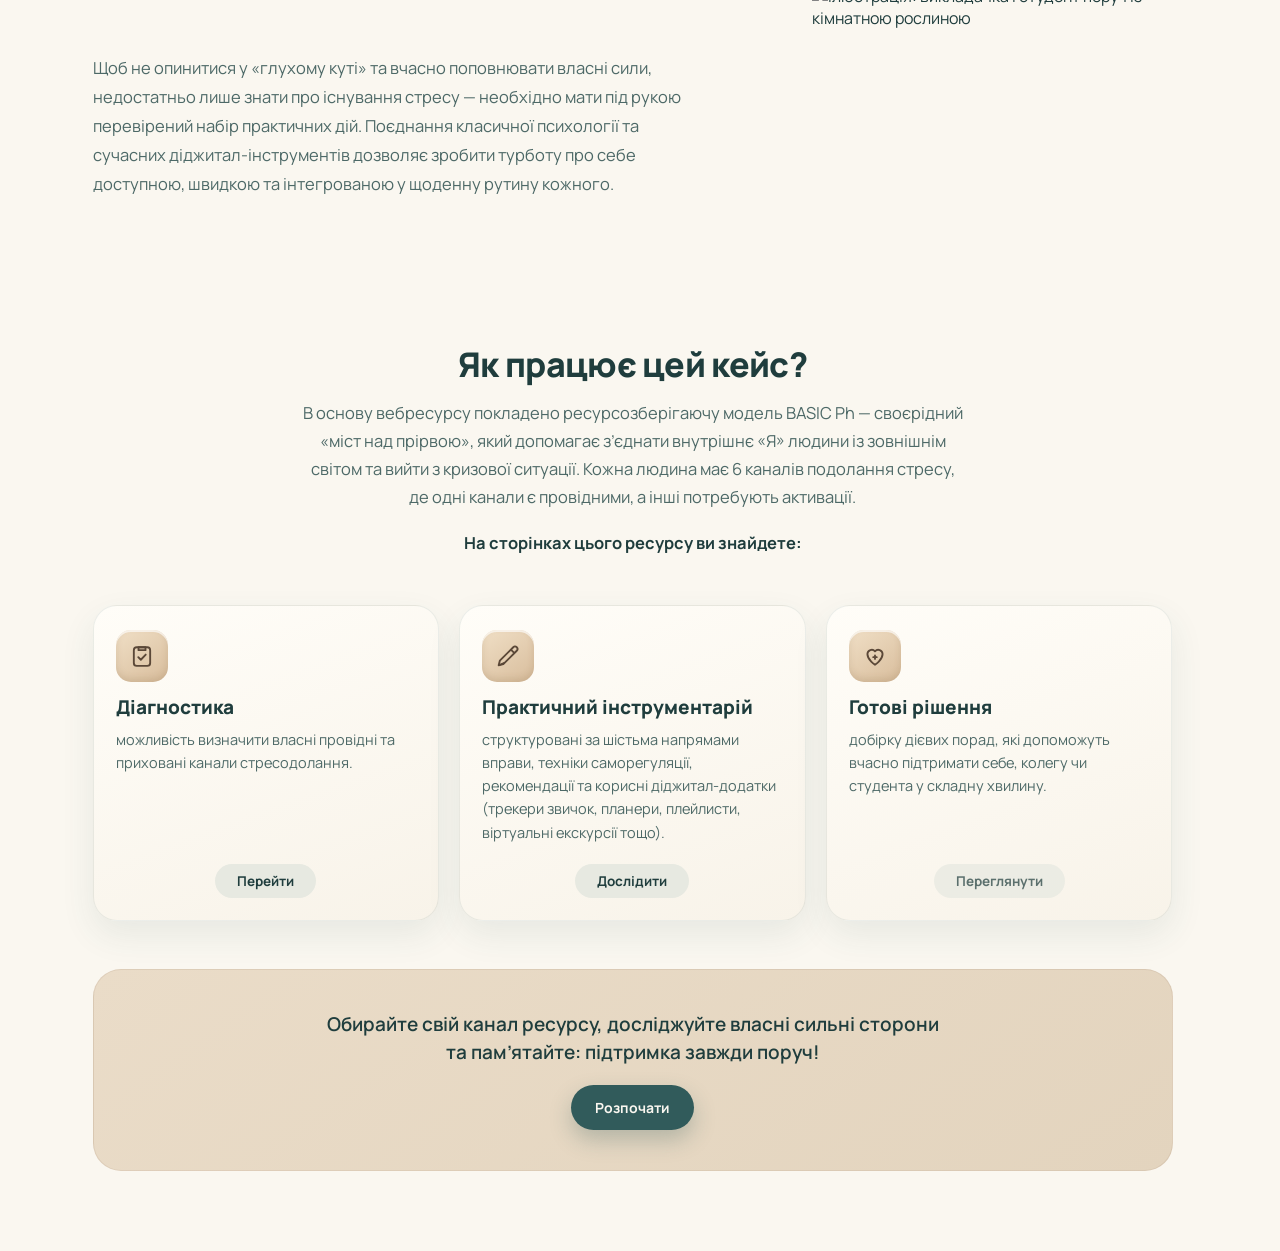
==== commit 15cc0ec5: "Add files via upload" ====
--- a/index.html
+++ b/index.html
@@ -10,7 +10,7 @@
   <link rel="preconnect" href="https://fonts.gstatic.com" crossorigin>
   <link href="https://fonts.googleapis.com/css2?family=Manrope:wght@400;500;600;700;800&display=swap" rel="stylesheet">
   <link rel="stylesheet" href="style.css">
-  <noscript><style>.reveal{opacity:1!important;transform:none!important}</style></noscript>
+  <noscript><style>.reveal,.appear{opacity:1!important;transform:none!important}</style></noscript>
   <script src="script.js" defer></script>
 </head>
 <body data-page="home">
@@ -74,6 +74,78 @@
 
       <div class="hero__wave" aria-hidden="true"></div>
     </section>
+
+    <div class="home">
+
+      <!-- Вступ -->
+      <section class="home__sec home-intro appear" aria-labelledby="intro-title">
+        <figure class="home-art home-art--intro">
+          <img src="images/edu-care.svg" alt="Ілюстрація: паросток у колі, випускний капелюх і книга — освіта, що дбає про людину" width="520" height="420" loading="lazy">
+        </figure>
+        <div class="home-text">
+          <h2 id="intro-title">Заклад освіти — це не лише про знання, а й передусім про людину.</h2>
+          <p>У стінах ВСП «Технолого-економічний фаховий коледж Білоцерківського НАУ» ми переконані: ментальне здоров’я є фундаментом успішного навчання, професійної реалізації та гармонійного життя. Воно безпосередньо впливає на нашу здатність концентруватися, засвоювати нову інформацію, долати труднощі та будувати екологічні стосунки в колективі.</p>
+          <p>Цей вебресурс створено як практичний навігатор, де кожен учасник освітнього процесу знайде дієві інструменти для відновлення внутрішньої рівноваги та життєстійкості.</p>
+        </div>
+      </section>
+
+      <!-- Актуальність -->
+      <section class="home__sec home-urgency" aria-labelledby="urgency-title">
+        <div class="home-row appear">
+          <div class="home-text">
+            <h2 id="urgency-title" class="h2--warm">Чому це важливо саме зараз? (Актуальність)</h2>
+            <p>Сучасні виклики вимагають від освітян і молоді постійної адаптації, високої емоційної стійкості та вміння швидко відновлюватися в умовах хронічного стресу та невизначеності. Професійне вигорання педагогів і навчальне перевантаження студентів знижують продуктивність та виснажують особистісні резерви.</p>
+          </div>
+          <figure class="home-art">
+            <img src="images/urgency-group.svg" alt="Ілюстрація: четверо студентів і викладачів разом обговорюють матеріали" width="560" height="360" loading="lazy">
+          </figure>
+        </div>
+        <div class="home-row home-row--flip appear">
+          <div class="home-text">
+            <p>Щоб не опинитися у «глухому куті» та вчасно поповнювати власні сили, недостатньо лише знати про існування стресу — необхідно мати під рукою перевірений набір практичних дій. Поєднання класичної психології та сучасних діджитал-інструментів дозволяє зробити турботу про себе доступною, швидкою та інтегрованою у щоденну рутину кожного.</p>
+          </div>
+          <figure class="home-art home-art--small">
+            <img src="images/support-pair.svg" alt="Ілюстрація: викладачка і студент поруч із кімнатною рослиною" width="420" height="330" loading="lazy">
+          </figure>
+        </div>
+      </section>
+
+      <!-- Як працює кейс -->
+      <section class="home__sec home-how appear" aria-labelledby="how-title">
+        <header class="home-how__head">
+          <h2 id="how-title">Як працює цей кейс?</h2>
+          <p>В основу вебресурсу покладено ресурсозберігаючу модель BASIC Ph — своєрідний «міст над прірвою», який допомагає з’єднати внутрішнє «Я» людини із зовнішнім світом та вийти з кризової ситуації. Кожна людина має 6 каналів подолання стресу, де одні канали є провідними, а інші потребують активації.</p>
+          <p class="home-how__lead">На сторінках цього ресурсу ви знайдете:</p>
+        </header>
+
+        <ul class="feat">
+          <li class="feat__card">
+            <span class="feat__icon" aria-hidden="true"><svg viewBox="0 0 24 24"><rect x="5" y="4.5" width="14" height="16" rx="2.5"/><path d="M9 4.5h6v2.5H9z"/><path d="m8.8 13 2.2 2.2 4.2-4.4"/></svg></span>
+            <h3>Діагностика</h3>
+            <p>можливість визначити власні провідні та приховані канали стресодолання.</p>
+            <a class="pill" href="basic-ph.html#test">Перейти</a>
+          </li>
+          <li class="feat__card">
+            <span class="feat__icon" aria-hidden="true"><svg viewBox="0 0 24 24"><path d="m14.5 6.5 3 3M4 20l1-4L16.5 4.5a2.1 2.1 0 0 1 3 3L8 19z"/><path d="M5 19.5 8.5 18"/></svg></span>
+            <h3>Практичний інструментарій</h3>
+            <p>структуровані за шістьма напрямами вправи, техніки саморегуляції, рекомендації та корисні діджитал-додатки (трекери звичок, планери, плейлисти, віртуальні екскурсії тощо).</p>
+            <a class="pill" href="basic-ph.html#practices">Дослідити</a>
+          </li>
+          <li class="feat__card">
+            <span class="feat__icon" aria-hidden="true"><svg viewBox="0 0 24 24"><path d="M12 19.5s-6.5-4-6.5-9.2A3.7 3.7 0 0 1 12 8a3.7 3.7 0 0 1 6.5 2.3c0 5.2-6.5 9.2-6.5 9.2z"/><path d="M12 11.5v3M10.5 13h3"/></svg></span>
+            <h3>Готові рішення</h3>
+            <p>добірку дієвих порад, які допоможуть вчасно підтримати себе, колегу чи студента у складну хвилину.</p>
+            <span class="pill pill--soon" role="link" aria-disabled="true" title="Розділ з’явиться згодом">Переглянути</span>
+          </li>
+        </ul>
+
+        <div class="cta">
+          <p>Обирайте свій канал ресурсу, досліджуйте власні сильні сторони та пам’ятайте: підтримка завжди поруч!</p>
+          <a class="btn" href="basic-ph.html">Розпочати</a>
+        </div>
+      </section>
+
+    </div>
   </main>
 </body>
 </html>
--- a/style.css
+++ b/style.css
@@ -3,9 +3,9 @@
    ========================================================== */
 
 :root {
-  --milk: #F5F1E8;
-  --mist: #D9E2D8;
-  --sage: #A8BDB0;
+  --milk: #FAF7F0;
+  --mist: #E0E5DE;
+  --sage: #B6C3BB;
   --teal: #315B5B;
   --sand: #D9BFA5;
   --terra: #C98765;
@@ -37,7 +37,7 @@
 
 *, *::before, *::after { box-sizing: border-box; }
 
-html { scroll-behavior: smooth; -webkit-text-size-adjust: 100%; }
+html { scroll-behavior: smooth; -webkit-text-size-adjust: 100%; scrollbar-gutter: stable; }
 
 body {
   margin: 0;
@@ -45,7 +45,7 @@
   font-family: var(--ff-sans);
   color: var(--ink);
   background:
-    radial-gradient(900px 500px at 100% 0%, rgba(168, 189, 176, .18), transparent 60%),
+    radial-gradient(900px 500px at 100% 0%, rgba(182, 195, 187, .14), transparent 60%),
     var(--milk);
   -webkit-font-smoothing: antialiased;
   overflow-x: hidden;
@@ -74,14 +74,13 @@
   position: sticky;
   top: 0;
   z-index: 50;
-  background: rgba(245, 241, 232, .86);
+  background: rgba(250, 247, 240, .86);
   -webkit-backdrop-filter: saturate(1.2) blur(14px);
   backdrop-filter: saturate(1.2) blur(14px);
   border-bottom: 1px solid rgba(49, 91, 91, .07);
-  animation: slideDown .8s var(--ease) both;
   transition: box-shadow .3s ease, background .3s ease;
 }
-.topbar.is-scrolled { box-shadow: 0 8px 28px rgba(49, 91, 91, .12); background: rgba(245, 241, 232, .94); }
+.topbar.is-scrolled { box-shadow: 0 8px 28px rgba(49, 91, 91, .12); background: rgba(250, 247, 240, .94); }
 
 .topbar__inner {
   max-width: 1240px;
@@ -299,7 +298,7 @@
   min-height: clamp(390px, 64vw, 600px);
   background:
     radial-gradient(520px 320px at 8% 12%, rgba(255, 255, 255, .7), transparent 70%),
-    linear-gradient(135deg, #F8F4EC 0%, #EEF0E6 55%, #E2E9DF 100%);
+    linear-gradient(135deg, #F8F4EC 0%, #F0F0E9 55%, #E7EAE3 100%);
 }
 .hero--home { min-height: clamp(450px, 74vw, 680px); }
 
@@ -413,7 +412,7 @@
   inset: 0;
   pointer-events: none;
   background:
-    linear-gradient(180deg, rgba(245, 241, 232, .18) 0%, rgba(245, 241, 232, 0) 30%, rgba(245, 241, 232, 0) 60%, rgba(245, 241, 232, .6) 100%),
+    linear-gradient(180deg, rgba(250, 247, 240, .18) 0%, rgba(250, 247, 240, 0) 30%, rgba(250, 247, 240, 0) 60%, rgba(250, 247, 240, .6) 100%),
     linear-gradient(90deg, rgba(49, 91, 91, .06), rgba(201, 135, 101, .06));
 }
 
@@ -474,16 +473,16 @@
 .deco-leaf svg { width: 100%; height: auto; transform-origin: 50% 100%; animation: sway 7s ease-in-out infinite; }
 .deco-leaf--left { left: -22px; right: auto; bottom: 60px; width: clamp(70px, 11vw, 140px); opacity: .55; }
 .deco-leaf--left svg { animation-duration: 9s; animation-direction: reverse; transform: scaleX(-1); }
-.deco-leaf .l1 { fill: #7E9E92; }
-.deco-leaf .l2 { fill: #A8BDB0; }
-.deco-leaf .l3 { fill: #315B5B; opacity: .85; }
-.deco-leaf .stem { fill: none; stroke: #5d7d73; stroke-width: 2; stroke-linecap: round; }
+.deco-leaf .l1 { fill: #98ABA3; }
+.deco-leaf .l2 { fill: #BAC7C0; }
+.deco-leaf .l3 { fill: #55706E; opacity: .8; }
+.deco-leaf .stem { fill: none; stroke: #78897F; stroke-width: 2; stroke-linecap: round; }
 
 .bubble {
   position: absolute;
   z-index: 1;
   border-radius: 50%;
-  background: radial-gradient(circle at 30% 30%, rgba(255, 255, 255, .9), rgba(168, 189, 176, .35));
+  background: radial-gradient(circle at 30% 30%, rgba(255, 255, 255, .9), rgba(182, 195, 187, .3));
   opacity: 0;
   pointer-events: none;
   animation: bubbleUp var(--dur, 14s) ease-in infinite;
@@ -509,11 +508,11 @@
   background-size: 25% 100%;
 }
 .hero__wave::before {
-  background-image: url("data:image/svg+xml,%3Csvg xmlns='http://www.w3.org/2000/svg' viewBox='0 0 1200 80' preserveAspectRatio='none'%3E%3Cpath fill='%23A8BDB0' fill-opacity='.35' d='M0 30C300 0 300 70 600 60S900 10 1200 30V80H0Z'/%3E%3C/svg%3E");
+  background-image: url("data:image/svg+xml,%3Csvg xmlns='http://www.w3.org/2000/svg' viewBox='0 0 1200 80' preserveAspectRatio='none'%3E%3Cpath fill='%23BCC7C0' fill-opacity='.4' d='M0 30C300 0 300 70 600 60S900 10 1200 30V80H0Z'/%3E%3C/svg%3E");
   animation: waveSlide 34s linear infinite reverse;
 }
 .hero__wave::after {
-  background-image: url("data:image/svg+xml,%3Csvg xmlns='http://www.w3.org/2000/svg' viewBox='0 0 1200 80' preserveAspectRatio='none'%3E%3Cpath fill='%23F5F1E8' d='M0 26C200 26 300 72 600 72S1000 26 1200 26V80H0Z'/%3E%3C/svg%3E");
+  background-image: url("data:image/svg+xml,%3Csvg xmlns='http://www.w3.org/2000/svg' viewBox='0 0 1200 80' preserveAspectRatio='none'%3E%3Cpath fill='%23FAF7F0' d='M0 26C200 26 300 72 600 72S1000 26 1200 26V80H0Z'/%3E%3C/svg%3E");
   animation: waveSlide 22s linear infinite;
 }
 
@@ -635,3 +634,344 @@
   .reveal { opacity: 1; transform: none; }
   .w > span { transform: none; }
 }
+
+/* ==========================================================
+   Сторінка «Про модель BASIC Ph» — змістові секції
+   ========================================================== */
+.about { max-width: 1120px; margin: 0 auto; padding: 8px 20px 72px; display: grid; gap: clamp(48px, 8vw, 84px); }
+.appear { opacity: 0; transform: translateY(24px); transition: opacity .8s var(--ease), transform .8s var(--ease); }
+.appear.in { opacity: 1; transform: none; }
+
+.card {
+  position: relative;
+  padding: clamp(22px, 4.5vw, 52px);
+  border-radius: 28px;
+  background: linear-gradient(160deg, #fffdf8 0%, #fcfaf4 100%);
+  border: 1px solid rgba(49, 91, 91, .09);
+  box-shadow: 0 18px 44px rgba(49, 91, 91, .08);
+}
+.card--mist { background: linear-gradient(145deg, #eceee9 0%, #f4f4ec 100%); }
+.eyebrow { display: block; margin: 0 0 10px; font-size: 11.5px; font-weight: 800; letter-spacing: .14em; text-transform: uppercase; color: var(--terra); }
+.about h2 { margin: 0; font-weight: 800; letter-spacing: -.02em; color: var(--ink); }
+.about p { margin: 0; }
+
+/* Вступ */
+.intro { display: grid; gap: 28px; align-items: center; }
+@media (min-width: 860px) { .intro { grid-template-columns: 1.55fr 1fr; gap: 48px; } }
+.intro__text p { font-size: clamp(15px, 2.2vw, 17px); line-height: 1.85; color: var(--ink-soft); }
+.intro__text p + p { margin-top: 20px; }
+.intro__text strong { color: var(--ink); }
+.intro__aside { padding: 18px 18px 22px; border-radius: 22px; text-align: center; background: rgba(236, 238, 233, .8); border: 1px solid rgba(49, 91, 91, .1); }
+.intro__photo { width: 100%; height: auto; aspect-ratio: 4 / 3; object-fit: cover; object-position: center top; border-radius: 16px; margin-bottom: 18px; box-shadow: 0 10px 24px rgba(49, 91, 91, .16); }
+.intro__aside h2 { font-size: 18px; line-height: 1.3; }
+.intro__aside p { margin-top: 10px; font-size: 14px; line-height: 1.6; color: var(--ink-soft); }
+.letters { display: flex; justify-content: center; flex-wrap: wrap; gap: 6px; margin-top: 18px; }
+.letters span { min-width: 30px; padding: 5px 8px; border-radius: 8px; background: var(--paper); border: 1px solid rgba(49, 91, 91, .14); font-size: 12px; font-weight: 700; }
+
+/* Заголовок секції */
+.sec-head { max-width: 720px; margin: 0 auto 36px; text-align: center; }
+.sec-head h2 { font-size: clamp(26px, 5vw, 40px); line-height: 1.15; }
+.sec-head p { margin-top: 14px; font-size: 16px; line-height: 1.6; color: var(--ink-soft); }
+
+/* Дерев'яна плитка-іконка */
+.wood {
+  display: grid; place-items: center; flex: none;
+  width: 56px; height: 56px; border-radius: 14px;
+  background: repeating-linear-gradient(98deg, rgba(150, 105, 60, .05) 0 3px, transparent 3px 9px), linear-gradient(145deg, #F0DFC6, #D8BD9C);
+  box-shadow: inset 0 2px 0 rgba(255, 255, 255, .65), inset 0 -4px 8px rgba(120, 86, 50, .18), 0 6px 12px rgba(80, 60, 40, .14);
+}
+.wood svg { width: 54%; height: 54%; fill: none; stroke: #5b4838; stroke-width: 1.5; stroke-linecap: round; stroke-linejoin: round; opacity: .88; }
+
+/* Картки ключів */
+.keys { display: grid; gap: 22px; grid-template-columns: 1fr; }
+@media (min-width: 640px) { .keys { grid-template-columns: repeat(2, 1fr); } }
+@media (min-width: 960px) { .keys { grid-template-columns: repeat(3, 1fr); } }
+.key-card {
+  display: flex; flex-direction: column;
+  padding: 26px 24px 22px;
+  border-radius: 26px;
+  background: #fffdf8;
+  border: 1px solid rgba(49, 91, 91, .1);
+  box-shadow: 0 14px 34px rgba(49, 91, 91, .07);
+  transition: opacity .8s var(--ease), transform .45s var(--ease), box-shadow .45s var(--ease);
+  transition-delay: calc(var(--k, 0) * 70ms), 0s, 0s;
+}
+.key-card.in:hover { transform: translateY(-5px); box-shadow: 0 22px 44px rgba(49, 91, 91, .13); transition-delay: 0s; }
+.key-card__top { display: flex; justify-content: space-between; align-items: flex-start; margin-bottom: 18px; }
+.key-tag { padding: 4px 11px; border-radius: 999px; background: #e6e9e4; font-size: 11px; font-weight: 700; color: var(--ink); white-space: nowrap; }
+.key-card h3 { margin: 0 0 12px; font-size: 19px; line-height: 1.3; font-weight: 800; letter-spacing: -.01em; }
+.key-card > p { font-size: 14.5px; line-height: 1.7; color: var(--ink-soft); }
+
+.mini { margin-top: auto; padding-top: 18px; }
+.key-card > p + .mini { margin-top: 22px; }
+.mini { border-top: 1px solid rgba(49, 91, 91, .14); margin-top: 22px; }
+.mini summary {
+  display: flex; justify-content: space-between; align-items: center;
+  padding: 14px 0 10px; list-style: none; cursor: pointer;
+  font-size: 11.5px; font-weight: 800; color: var(--terra);
+}
+.mini summary::-webkit-details-marker { display: none; }
+.mini summary::after { content: '+'; font-size: 16px; line-height: 1; }
+.mini[open] summary::after { content: '–'; }
+.mini__body { padding: 14px 16px; border-radius: 14px; background: #f0f1ec; font-size: 13px; line-height: 1.6; color: var(--ink); }
+.key-card { flex-direction: column; }
+.key-card > p { flex: 1 0 auto; }
+
+/* Як це працює */
+.how__top { display: grid; gap: 28px; align-items: center; }
+@media (min-width: 820px) { .how__top { grid-template-columns: minmax(0, 1fr) minmax(0, 340px); gap: 48px; } }
+.how__art { margin: 0; justify-self: center; width: 100%; max-width: 340px; }
+.how__art img { display: block; width: 100%; height: auto; mix-blend-mode: multiply; }
+.how h2 { font-size: clamp(26px, 5vw, 38px); margin-bottom: 18px; }
+.how p { max-width: 62ch; font-size: 16px; line-height: 1.7; color: var(--ink); }
+.how p.soft { margin-top: 16px; color: var(--ink-soft); }
+.how__grid { display: grid; gap: 14px; margin-top: 32px; padding-top: 30px; border-top: 1px solid rgba(49, 91, 91, .14); }
+@media (min-width: 760px) { .how__grid { grid-template-columns: repeat(3, 1fr); } }
+.how__item { padding: 16px 18px 18px; border-radius: 18px; background: #fffdf8; border: 1px solid rgba(49, 91, 91, .1); transition: transform .35s var(--ease), box-shadow .35s var(--ease); }
+.how__item:hover { transform: translateY(-3px); box-shadow: 0 12px 26px rgba(49, 91, 91, .1); }
+.how__head { display: flex; align-items: center; gap: 10px; margin-bottom: 8px; font-size: 14px; }
+.how__item p { font-size: 13.5px; line-height: 1.55; color: var(--ink-soft); }
+.mini-wood {
+  display: grid; place-items: center; min-width: 26px; height: 26px; padding: 0 5px; border-radius: 7px;
+  background: linear-gradient(145deg, #F0DFC6, #D8BD9C); box-shadow: inset 0 1px 0 rgba(255, 255, 255, .6), 0 2px 4px rgba(80, 60, 40, .15);
+  font-size: 11px; font-weight: 800; color: #5b4838;
+}
+
+/* Саморефлексія */
+.self { padding: clamp(20px, 4vw, 44px); }
+.self__head { display: flex; flex-wrap: wrap; justify-content: space-between; align-items: flex-start; gap: 16px; margin-bottom: 28px; }
+.self__head h2 { font-size: clamp(24px, 4.6vw, 34px); margin-bottom: 8px; }
+.self__head p { font-size: 15px; color: var(--ink-soft); line-height: 1.5; }
+.reset { padding: 9px 18px; border: 1px solid rgba(49, 91, 91, .18); border-radius: 999px; background: #eceee9; font-size: 12px; font-weight: 700; cursor: pointer; color: var(--ink-soft); transition: background .25s ease, transform .3s var(--ease); }
+.reset:hover { background: var(--mist); transform: translateY(-2px); }
+.self__grid { display: grid; gap: 22px; }
+@media (min-width: 900px) { .self__grid { grid-template-columns: 1.25fr 1fr; gap: 36px; align-items: start; } }
+.rates { display: grid; gap: 14px; }
+.rate { display: flex; flex-wrap: wrap; align-items: center; gap: 10px 12px; padding: 12px 16px; border-radius: 16px; background: #f0f1ec; border: 1px solid rgba(49, 91, 91, .06); }
+.rate__tag { display: grid; place-items: center; min-width: 28px; height: 28px; padding: 0 5px; border-radius: 8px; background: linear-gradient(145deg, #F0DFC6, #D8BD9C); font-size: 11px; font-weight: 800; color: #5b4838; }
+.rate__name { flex: 1 1 150px; font-size: 13.5px; font-weight: 700; }
+.rate__btns { display: flex; gap: 6px; margin-left: auto; }
+.rate__btn {
+  width: 34px; height: 34px; border-radius: 9px; cursor: pointer;
+  border: 1px solid rgba(49, 91, 91, .14); background: #fffdf8; color: #8a9a97;
+  font-size: 12px; font-weight: 700;
+  transition: transform .25s var(--ease), background .25s ease, color .25s ease, box-shadow .25s ease;
+}
+.rate__btn:hover { transform: translateY(-2px); }
+.rate__btn.on {
+  border-color: transparent; color: #5b4838;
+  background: linear-gradient(145deg, #F0DFC6, #D8BD9C);
+  box-shadow: inset 0 1px 0 rgba(255, 255, 255, .65), 0 3px 6px rgba(80, 60, 40, .16);
+}
+
+.balance { padding: 22px 22px 20px; border-radius: 22px; background: #eceee9; border: 1px solid rgba(49, 91, 91, .08); }
+.balance__head { display: flex; justify-content: space-between; align-items: center; margin-bottom: 16px; }
+.balance__head strong { font-size: 16px; }
+.score { padding: 4px 14px; border-radius: 999px; background: #fffdf8; border: 1px solid rgba(49, 91, 91, .12); font-size: 12px; font-weight: 700; }
+.chart { display: flex; align-items: flex-end; justify-content: space-between; gap: 10px; height: 168px; padding: 16px 18px 12px; border-radius: 16px; background: #fffdf8; }
+.bar { flex: 1; height: 100%; display: flex; flex-direction: column; justify-content: flex-end; align-items: center; gap: 8px; }
+.bar i { display: block; width: 100%; max-width: 38px; height: 4%; border-radius: 8px 8px 3px 3px; background: #E8A07F; transition: height .6s var(--ease), background .4s ease; }
+.bar.top i { background: #4b5e5c; }
+.bar b { font-size: 11px; font-weight: 800; }
+.advice { margin-top: 14px; padding: 16px 18px; border-radius: 16px; background: #fffdf8; font-size: 14px; line-height: 1.6; color: var(--ink); min-height: 64px; }
+.advice span { color: var(--ink-soft); }
+
+/* Кубики — біля рослини: відступ рахується від правого краю, а не від тексту */
+@media (min-width: 820px) {
+  .blocks {
+    --b: clamp(84px, 11vw, 118px);
+    left: auto;
+    right: min(calc(min(196px, 15.7vw) + 16px), calc(100vw - 3 * var(--b) - 14px - 48vw));
+  }
+}
+
+/* Підпис під фото */
+.intro__aside h2 { font-size: 22px; letter-spacing: -.01em; }
+.intro__role { margin-top: 8px; font-size: 14px; line-height: 1.55; color: var(--ink-soft); }
+.intro__aside .letters { margin-top: 16px; }
+
+/* ==========================================================
+   Тести
+   ========================================================== */
+.test-banner {
+  display: grid; gap: 28px; align-items: center;
+  padding: clamp(26px, 5vw, 54px);
+  border-radius: 28px; color: var(--ink);
+  background: linear-gradient(145deg, #eceee9 0%, #f4f4ec 100%);
+  border: 1px solid rgba(49, 91, 91, .09);
+  box-shadow: 0 18px 44px rgba(49, 91, 91, .08);
+}
+@media (min-width: 820px) { .test-banner { grid-template-columns: 1.6fr 1fr; gap: 48px; } }
+.test-banner h2 { color: var(--ink); font-size: clamp(25px, 4.4vw, 36px); line-height: 1.18; margin-bottom: 16px; }
+.test-banner p { font-size: 15.5px; line-height: 1.75; color: var(--ink-soft); }
+.test-banner__meta { display: flex; flex-wrap: wrap; gap: 8px; margin: 22px 0 26px; padding: 0; list-style: none; }
+.test-banner__meta li { padding: 6px 13px; border-radius: 999px; background: #fffdf8; border: 1px solid rgba(49, 91, 91, .12); color: var(--ink); font-size: 12.5px; font-weight: 700; }
+.test-banner .btn { background: var(--terra); color: #fff; border: 0; cursor: pointer; font-family: inherit; box-shadow: 0 10px 22px rgba(193, 125, 91, .28); }
+.test-banner .btn:hover { background: #b87656; }
+.test-banner__art { justify-self: center; width: 100%; max-width: 380px; }
+.test-banner__art img { display: block; width: 100%; height: auto; mix-blend-mode: multiply; }
+
+/* Модальне вікно */
+body.modal-open { overflow: hidden; }
+.modal { position: fixed; inset: 0; z-index: 200; display: grid; place-items: center; padding: 16px; visibility: hidden; pointer-events: none; transition: visibility 0s .4s; }
+.modal.open { visibility: visible; pointer-events: auto; transition-delay: 0s; }
+.modal__overlay { position: absolute; inset: 0; background: rgba(31, 61, 61, .46); -webkit-backdrop-filter: blur(4px); backdrop-filter: blur(4px); opacity: 0; transition: opacity .35s ease; }
+.modal.open .modal__overlay { opacity: 1; }
+.modal__panel {
+  position: relative; width: min(720px, 100%); max-height: min(92vh, 860px); display: flex; flex-direction: column;
+  border-radius: 28px; background: var(--paper); box-shadow: 0 30px 80px rgba(31, 61, 61, .35);
+  opacity: 0; transform: translateY(24px) scale(.97); transition: opacity .35s ease, transform .5s var(--ease);
+}
+.modal.open .modal__panel { opacity: 1; transform: none; }
+.modal__head { display: flex; align-items: center; gap: 14px; padding: 18px 22px 14px; border-bottom: 1px solid rgba(49, 91, 91, .1); }
+.modal__title { flex: 1; margin: 0; font-size: 16px; font-weight: 800; line-height: 1.3; }
+.modal__body { padding: 22px 24px; overflow-y: auto; flex: 1; }
+.modal__foot { display: flex; justify-content: space-between; align-items: center; gap: 12px; padding: 14px 22px 18px; border-top: 1px solid rgba(49, 91, 91, .1); }
+.modal__src { padding: 0 24px 14px; font-size: 11.5px; line-height: 1.5; color: var(--ink-soft); }
+
+.progress { display: flex; align-items: center; gap: 12px; margin-bottom: 22px; font-size: 12.5px; font-weight: 800; color: var(--ink-soft); }
+.progress__bar { flex: 1; height: 8px; border-radius: 8px; background: #e6e9e4; overflow: hidden; }
+.progress__bar i { display: block; height: 100%; width: 0; border-radius: 8px; background: linear-gradient(90deg, var(--terra), #dca88a); transition: width .4s var(--ease); }
+.q { border: 0; margin: 0; padding: 0; min-width: 0; }
+.q__stem { display: block; margin: 0 0 8px; font-size: 13.5px; font-weight: 700; color: var(--terra); }
+.q legend { padding: 0; margin: 0 0 20px; font-size: clamp(17px, 3.4vw, 20px); font-weight: 800; line-height: 1.4; letter-spacing: -.01em; }
+.opts { display: grid; gap: 8px; }
+.opt { position: relative; display: flex; align-items: center; gap: 12px; padding: 12px 16px; border-radius: 14px; border: 1.5px solid rgba(49, 91, 91, .14); background: #fffdf8; cursor: pointer; font-size: 15px; font-weight: 600; transition: border-color .2s ease, background .2s ease, transform .25s var(--ease); }
+.opt:hover { transform: translateX(3px); border-color: rgba(49, 91, 91, .35); }
+.opt input { position: absolute; opacity: 0; pointer-events: none; }
+.opt__dot { width: 20px; height: 20px; flex: none; border-radius: 50%; border: 2px solid #9fb0ab; display: grid; place-items: center; transition: border-color .2s ease; }
+.opt__dot::after { content: ''; width: 10px; height: 10px; border-radius: 50%; background: var(--terra); transform: scale(0); transition: transform .25s var(--ease); }
+.opt.is-on { border-color: var(--terra); background: #fbf1ea; }
+.opt.is-on .opt__dot { border-color: var(--terra); }
+.opt.is-on .opt__dot::after { transform: scale(1); }
+.opt.is-focus { outline: 2px solid var(--terra); outline-offset: 2px; }
+
+.btn-plain { padding: 11px 22px; border-radius: 999px; border: 1px solid rgba(49, 91, 91, .2); background: transparent; font: inherit; font-size: 14px; font-weight: 700; cursor: pointer; transition: background .25s ease, transform .3s var(--ease); }
+.btn-plain:hover:not(:disabled) { background: var(--mist); transform: translateY(-2px); }
+.btn-plain:disabled { opacity: .4; cursor: default; }
+.modal .btn { border: 0; cursor: pointer; font-family: inherit; }
+.modal .btn:disabled { opacity: .4; cursor: default; transform: none; box-shadow: none; }
+
+/* Результати */
+.res__lead { margin: 0 0 20px; font-size: 14.5px; line-height: 1.6; color: var(--ink-soft); }
+.res__title { margin: 0 0 6px; font-size: clamp(22px, 4.5vw, 28px); font-weight: 800; letter-spacing: -.02em; }
+.res__list { display: grid; gap: 12px; }
+.res__row { border-radius: 18px; background: #f0f1ec; border: 1px solid rgba(49, 91, 91, .08); }
+.res__row summary { display: grid; grid-template-columns: auto 1fr auto; align-items: center; gap: 6px 12px; padding: 14px 16px; cursor: pointer; list-style: none; }
+.res__row summary::-webkit-details-marker { display: none; }
+.res__row .rate__tag { grid-row: span 2; }
+.res__name { font-size: 14px; font-weight: 800; }
+.res__score { font-size: 13px; font-weight: 800; white-space: nowrap; }
+.res__bar { grid-column: 2 / 4; height: 8px; border-radius: 8px; background: #e2e5df; overflow: hidden; }
+.res__bar i { display: block; height: 100%; width: 0; border-radius: 8px; background: #E8A07F; transition: width .8s var(--ease); }
+.res__row.is-top .res__bar i { background: #4b5e5c; }
+.res__badge { display: inline-block; margin-left: 8px; padding: 2px 9px; border-radius: 999px; font-size: 10.5px; font-weight: 800; background: #4b5e5c; color: #fff; vertical-align: 1px; }
+.res__badge--low { background: #f3d9c9; color: #8a4e30; }
+.res__desc { margin: 0; padding: 0 18px 16px 56px; font-size: 14px; line-height: 1.65; color: var(--ink); }
+.res__notes { margin-top: 22px; padding: 18px 20px; border-radius: 18px; background: #fbf1ea; font-size: 14px; line-height: 1.7; }
+.res__notes p + p { margin-top: 10px; }
+.res__sign { margin-top: 12px !important; font-style: italic; color: var(--ink-soft); }
+
+/* Життя в балансі */
+.wheel { display: grid; gap: 28px; padding: clamp(18px, 3.5vw, 40px); }
+@media (min-width: 940px) { .wheel { grid-template-columns: 1fr 1.05fr; gap: 36px; align-items: start; } }
+.wheel__list { display: grid; gap: 10px; }
+.acc { border-radius: 16px; background: #fffdf8; border: 1px solid rgba(49, 91, 91, .1); box-shadow: 0 6px 16px rgba(49, 91, 91, .05); transition: box-shadow .3s ease; }
+.acc.open { box-shadow: 0 12px 28px rgba(49, 91, 91, .12); }
+.acc__head { display: flex; align-items: center; gap: 10px; width: 100%; padding: 15px 18px; border: 0; background: none; cursor: pointer; text-align: left; font-size: 14.5px; font-weight: 700; }
+.acc__dot { width: 12px; height: 12px; flex: none; border-radius: 50%; }
+.acc__label { flex: 1; }
+.acc__head svg { width: 16px; height: 16px; flex: none; fill: none; stroke: var(--teal); stroke-width: 2; stroke-linecap: round; stroke-linejoin: round; transition: transform .3s var(--ease); }
+.acc.open .acc__head svg { transform: rotate(180deg); }
+.acc__panel { display: grid; grid-template-rows: 0fr; transition: grid-template-rows .4s var(--ease); }
+.acc.open .acc__panel { grid-template-rows: 1fr; }
+.acc__inner { overflow: hidden; min-height: 0; }
+.acc__pad { padding: 4px 18px 18px; }
+.acc__desc { margin-top: 12px !important; padding: 12px 14px; border-radius: 12px; background: #f0f1ec; font-size: 13px; line-height: 1.55; color: var(--ink-soft); }
+.range { width: 100%; height: 26px; margin: 4px 0 0; -webkit-appearance: none; appearance: none; background: transparent; cursor: pointer; --p: 0%; --c: #6f8f8c; }
+.range::-webkit-slider-runnable-track { height: 5px; border-radius: 5px; background: linear-gradient(90deg, var(--c) var(--p), #dde1dc var(--p)); }
+.range::-moz-range-track { height: 5px; border-radius: 5px; background: #dde1dc; }
+.range::-moz-range-progress { height: 5px; border-radius: 5px; background: var(--c); }
+.range::-webkit-slider-thumb { -webkit-appearance: none; width: 24px; height: 24px; margin-top: -9.5px; border-radius: 50%; border: 4px solid var(--c); background: #fff; box-shadow: 0 3px 8px rgba(49, 91, 91, .3); transition: transform .2s var(--ease); }
+.range::-moz-range-thumb { width: 16px; height: 16px; border-radius: 50%; border: 4px solid var(--c); background: #fff; box-shadow: 0 3px 8px rgba(49, 91, 91, .3); }
+.range:active::-webkit-slider-thumb { transform: scale(1.15); }
+.range:focus-visible { outline: none; }
+.range:focus-visible::-webkit-slider-thumb { outline: 2px solid var(--terra); outline-offset: 2px; }
+.range__scale { display: flex; justify-content: space-between; font-size: 11px; font-weight: 700; color: #8a9a97; }
+.wheel__side { display: grid; gap: 16px; justify-items: center; }
+.wheel__svg { width: 100%; max-width: 520px; }
+.wheel__svg svg { width: 100%; height: auto; overflow: visible; }
+.wheel__svg text { font-family: var(--ff-sans); font-size: 12.5px; font-weight: 700; fill: var(--ink); }
+.wheel__svg .tick { font-size: 10px; fill: #8a9a97; font-weight: 700; }
+.wheel__sum { width: 100%; padding: 16px 18px; border-radius: 16px; background: #f0f1ec; font-size: 14px; line-height: 1.65; }
+
+
+/* ==========================================================
+   Головна — змістові блоки
+   ========================================================== */
+#test, #practices { scroll-margin-top: 110px; }
+
+.home { max-width: 1120px; margin: 0 auto; padding: 24px 20px 80px; display: grid; gap: clamp(40px, 7vw, 76px); }
+.home__sec { display: grid; gap: clamp(28px, 5vw, 48px); }
+.home h2 { margin: 0 0 16px; font-weight: 800; font-size: clamp(24px, 3.6vw, 34px); line-height: 1.2; letter-spacing: -.02em; color: var(--ink); text-wrap: balance; }
+.home h2.h2--warm { color: #8a5a3b; }
+.home p { margin: 0; }
+.home-text p { max-width: 62ch; font-size: clamp(15px, 1.6vw, 16.5px); line-height: 1.75; color: var(--ink-soft); }
+.home-text p + p { margin-top: 16px; }
+
+.home-intro, .home-row { display: grid; gap: 24px 48px; align-items: center; }
+.home-art { margin: 0; }
+.home-art img { width: 100%; height: auto; }
+.home-art--small img { max-width: 360px; margin-inline: auto; }
+@media (min-width: 820px) {
+  .home-intro { grid-template-columns: minmax(0, .9fr) minmax(0, 1.1fr); }
+  .home-row { grid-template-columns: minmax(0, 1.15fr) minmax(0, .85fr); }
+  .home-row--flip .home-art { justify-self: end; }
+}
+.home-urgency { gap: clamp(24px, 4vw, 40px); }
+
+/* Як працює кейс */
+.home-how__head { max-width: 780px; margin: 0 auto; text-align: center; }
+.home-how__head h2 { margin-bottom: 14px; }
+.home-how__head p { margin-inline: auto; max-width: 66ch; font-size: clamp(15px, 1.6vw, 16.5px); line-height: 1.7; color: var(--ink-soft); }
+.home-how__head .home-how__lead { margin-top: 18px; font-weight: 700; color: var(--ink); }
+
+.feat { list-style: none; margin: 0; padding: 0; display: grid; gap: 20px; grid-template-columns: 1fr; }
+@media (min-width: 720px) { .feat { grid-template-columns: repeat(3, 1fr); align-items: stretch; } }
+.feat__card {
+  display: flex; flex-direction: column; align-items: flex-start;
+  padding: 24px 22px 22px;
+  border-radius: 24px;
+  background: linear-gradient(160deg, #fffdf8 0%, #f8f3e9 100%);
+  border: 1px solid rgba(49, 91, 91, .09);
+  box-shadow: 0 14px 34px rgba(49, 91, 91, .09);
+  transition: transform .4s var(--ease), box-shadow .4s var(--ease);
+}
+.feat__card:hover { transform: translateY(-4px); box-shadow: 0 22px 42px rgba(49, 91, 91, .14); }
+.feat__icon {
+  display: grid; place-items: center; width: 52px; height: 52px; margin-bottom: 14px;
+  border-radius: 15px;
+  background: linear-gradient(145deg, #F0DFC6, #D8BD9C);
+  box-shadow: inset 0 2px 0 rgba(255, 255, 255, .65), inset 0 -3px 7px rgba(120, 86, 50, .16);
+}
+.feat__icon svg { width: 28px; height: 28px; fill: none; stroke: #5b4838; stroke-width: 1.6; stroke-linecap: round; stroke-linejoin: round; }
+.feat__card h3 { margin: 0 0 8px; font-size: 19px; line-height: 1.25; font-weight: 800; color: var(--ink); }
+.feat__card p { margin: 0 0 20px; font-size: 14.5px; line-height: 1.6; color: var(--ink-soft); flex: 1; }
+.pill {
+  align-self: center; margin-top: auto; padding: 8px 22px;
+  border-radius: 999px; border: 0; background: #E7E9E1; color: var(--ink);
+  font: inherit; font-size: 13.5px; font-weight: 700; text-decoration: none; cursor: pointer;
+  transition: background .25s ease, color .25s ease, transform .3s var(--ease);
+}
+a.pill:hover { background: var(--teal); color: var(--milk); transform: translateY(-2px); }
+.pill--soon { cursor: default; opacity: .72; }
+
+.cta {
+  display: grid; justify-items: center; gap: 18px; text-align: center;
+  padding: clamp(24px, 4vw, 40px) clamp(20px, 4vw, 48px);
+  border-radius: 28px;
+  background: linear-gradient(145deg, #EADCC8 0%, #E3D4BE 100%);
+  border: 1px solid rgba(138, 106, 82, .12);
+}
+.cta p { max-width: 52ch; font-size: clamp(16px, 2vw, 19px); line-height: 1.5; font-weight: 600; color: var(--ink); }
+.cta .btn { cursor: pointer; }
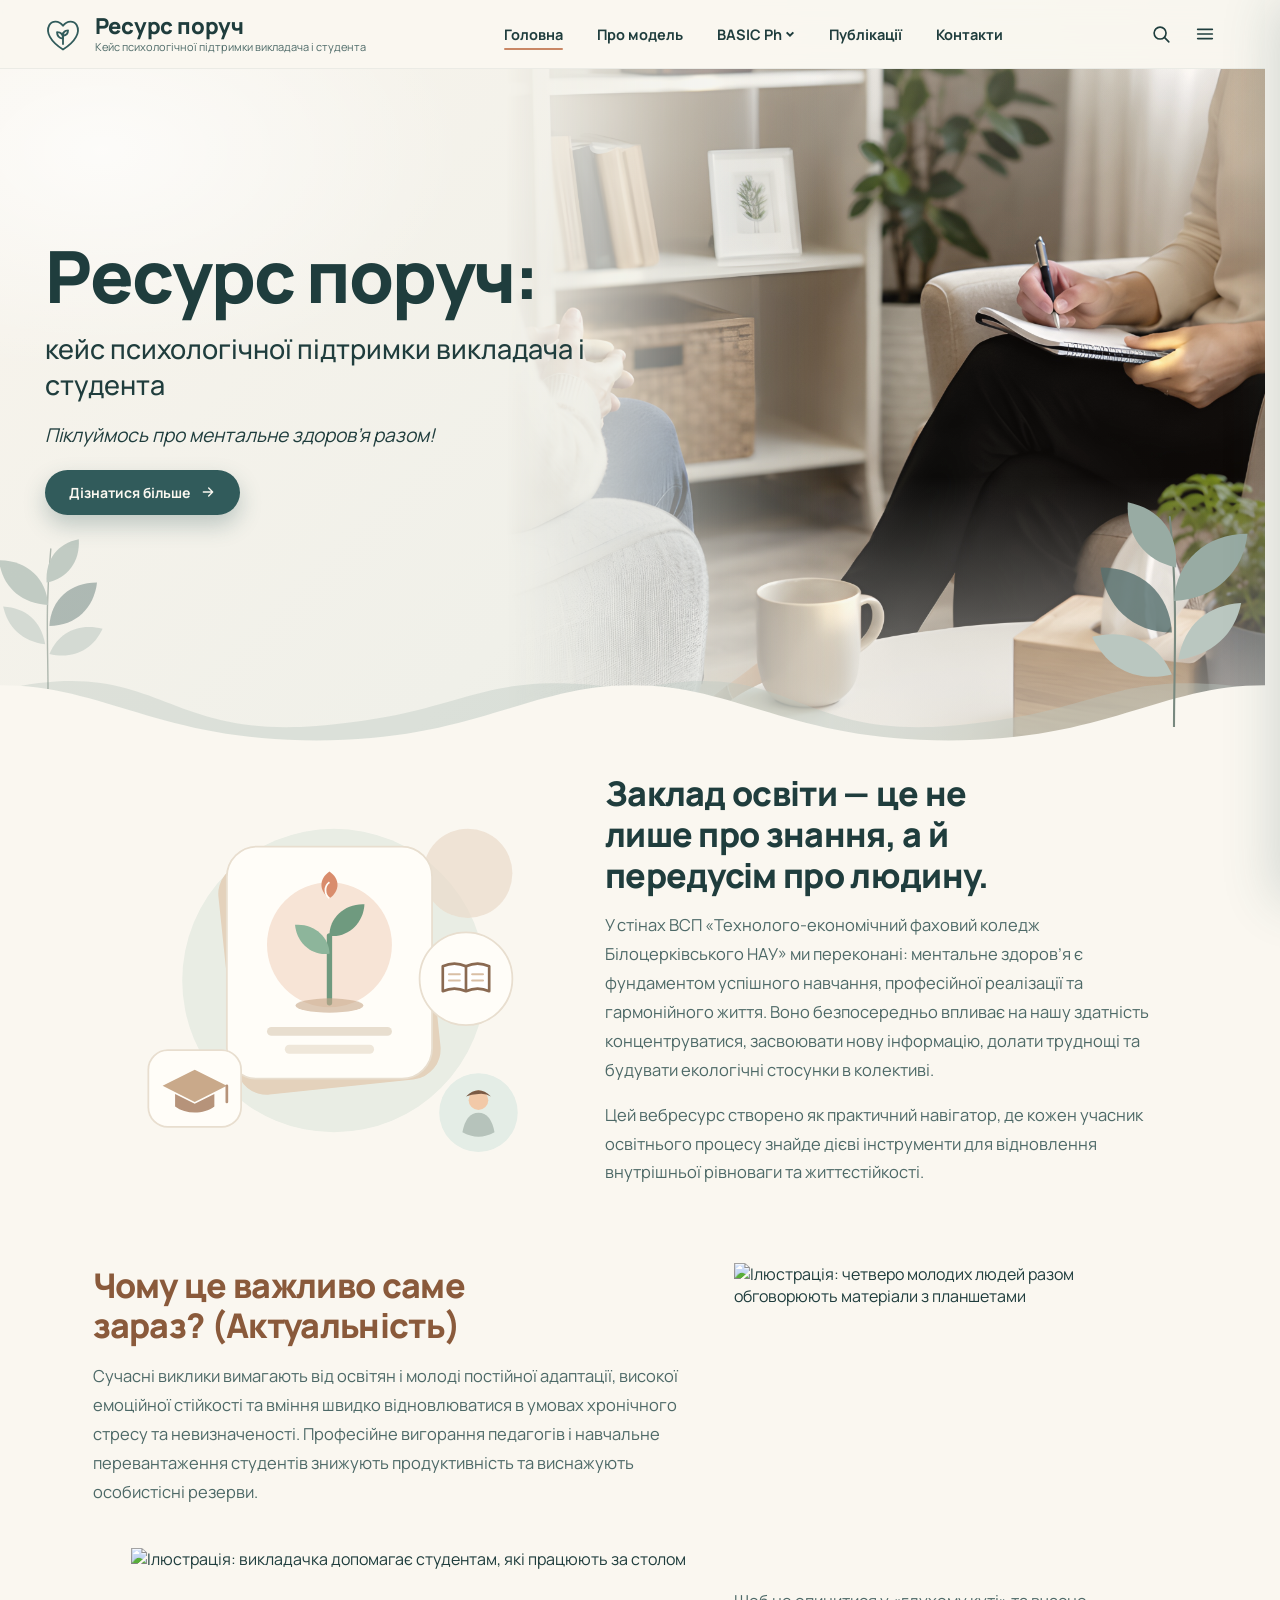
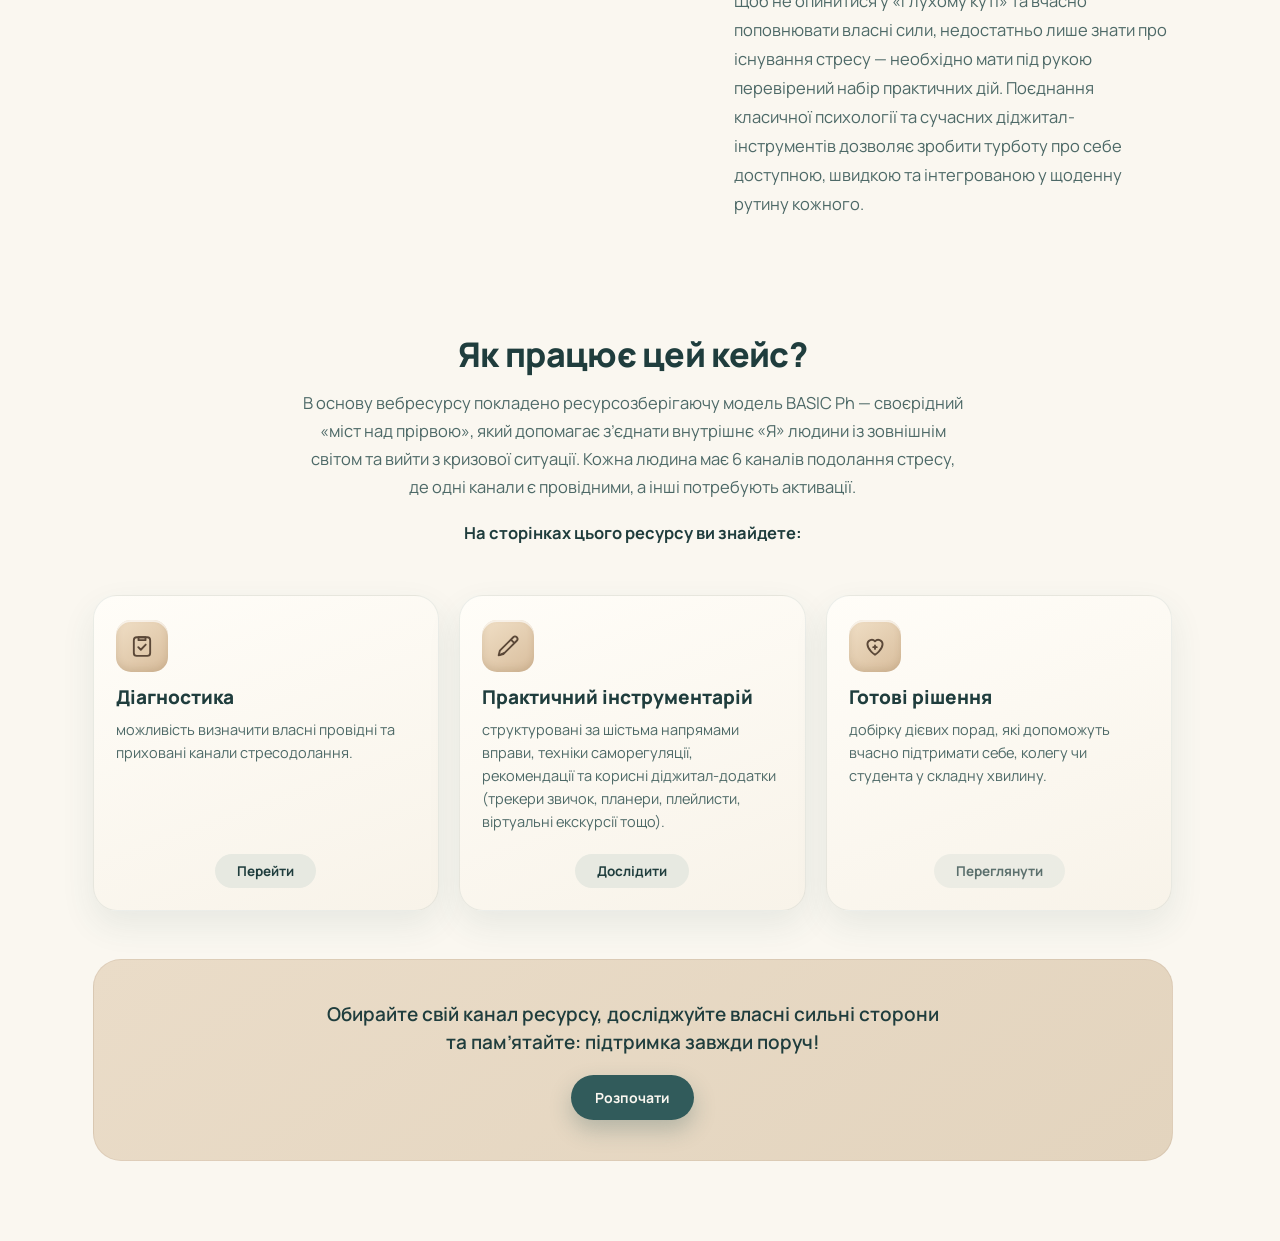
==== commit 4adb8a24: "Update index.html" ====
--- a/index.html
+++ b/index.html
@@ -97,16 +97,16 @@
             <p>Сучасні виклики вимагають від освітян і молоді постійної адаптації, високої емоційної стійкості та вміння швидко відновлюватися в умовах хронічного стресу та невизначеності. Професійне вигорання педагогів і навчальне перевантаження студентів знижують продуктивність та виснажують особистісні резерви.</p>
           </div>
           <figure class="home-art">
-            <img src="images/urgency-group.svg" alt="Ілюстрація: четверо студентів і викладачів разом обговорюють матеріали" width="560" height="360" loading="lazy">
+            <img src="images/urgency-team.png" alt="Ілюстрація: четверо молодих людей разом обговорюють матеріали з планшетами" width="1100" height="614" loading="lazy">
           </figure>
         </div>
         <div class="home-row home-row--flip appear">
+          <figure class="home-art">
+            <img src="images/urgency-teacher.png" alt="Ілюстрація: викладачка допомагає студентам, які працюють за столом" width="1100" height="614" loading="lazy">
+          </figure>
           <div class="home-text">
             <p>Щоб не опинитися у «глухому куті» та вчасно поповнювати власні сили, недостатньо лише знати про існування стресу — необхідно мати під рукою перевірений набір практичних дій. Поєднання класичної психології та сучасних діджитал-інструментів дозволяє зробити турботу про себе доступною, швидкою та інтегрованою у щоденну рутину кожного.</p>
           </div>
-          <figure class="home-art home-art--small">
-            <img src="images/support-pair.svg" alt="Ілюстрація: викладачка і студент поруч із кімнатною рослиною" width="420" height="330" loading="lazy">
-          </figure>
         </div>
       </section>
 
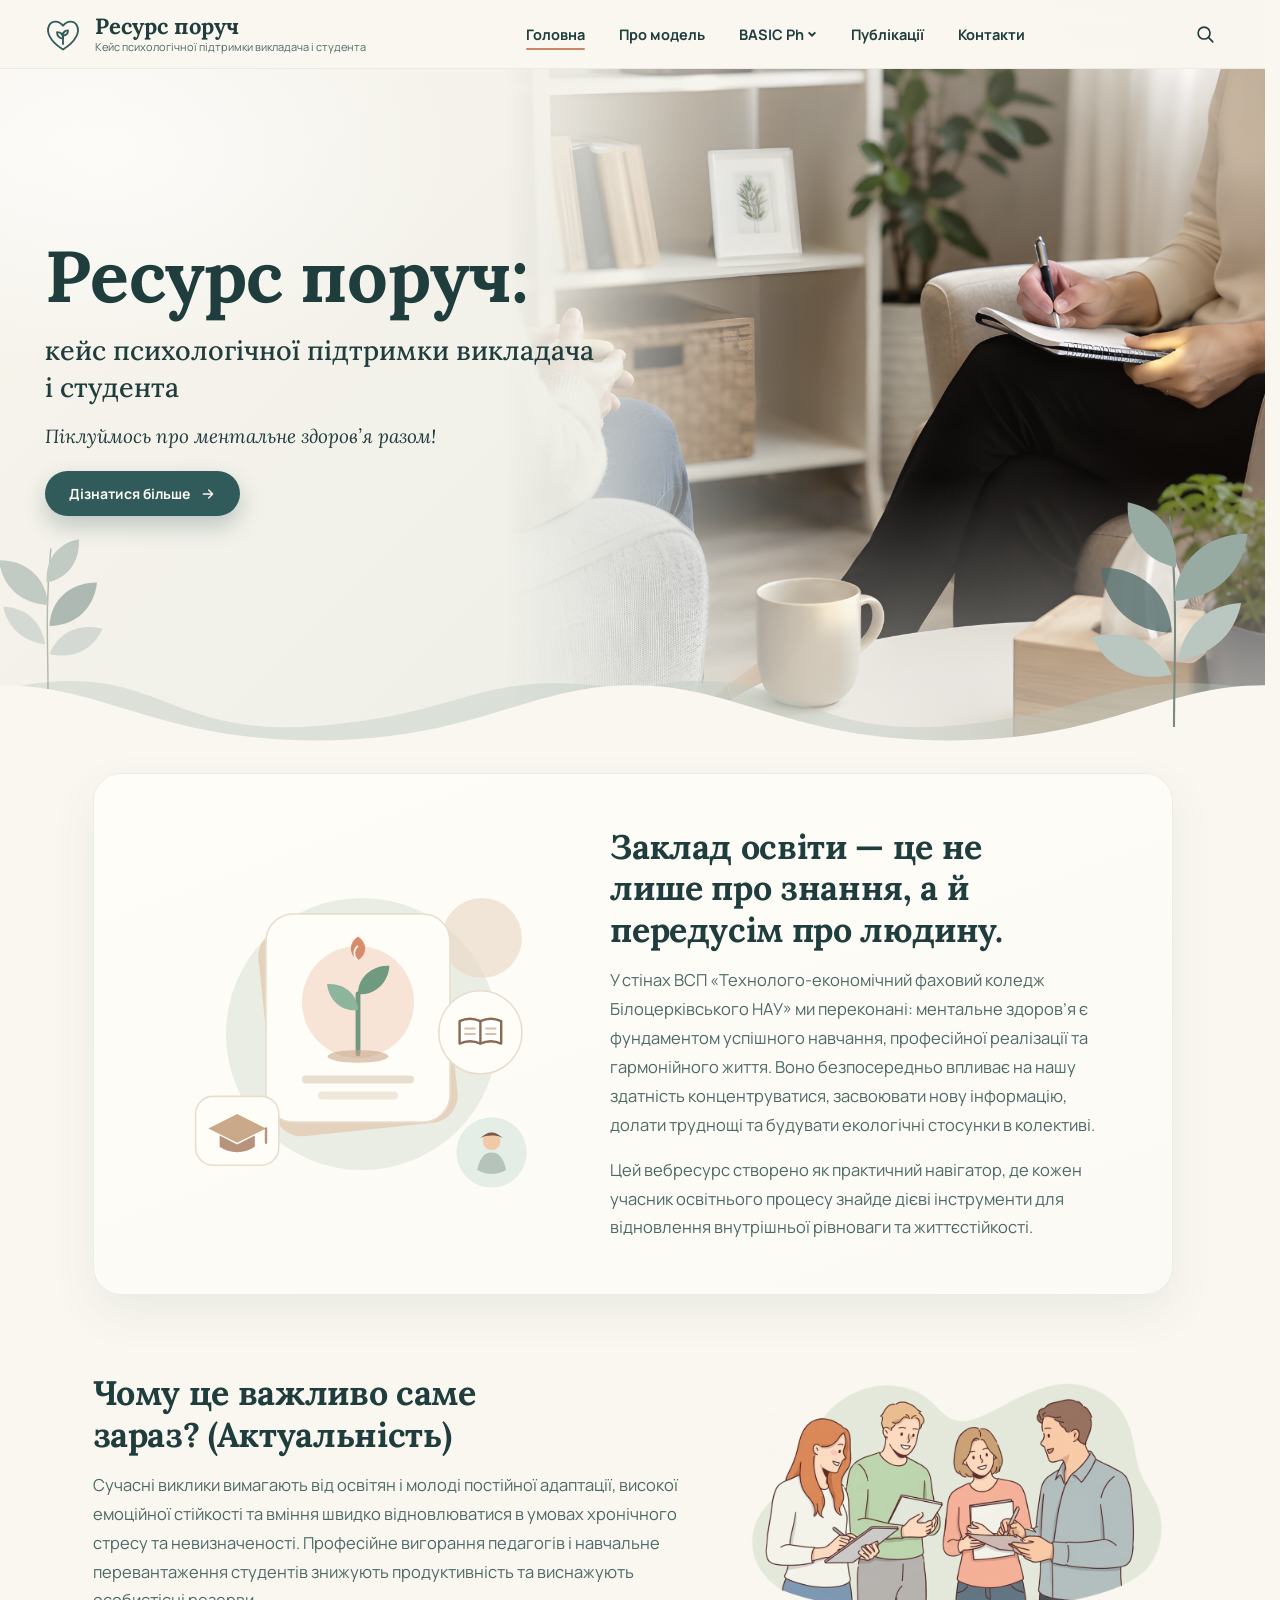
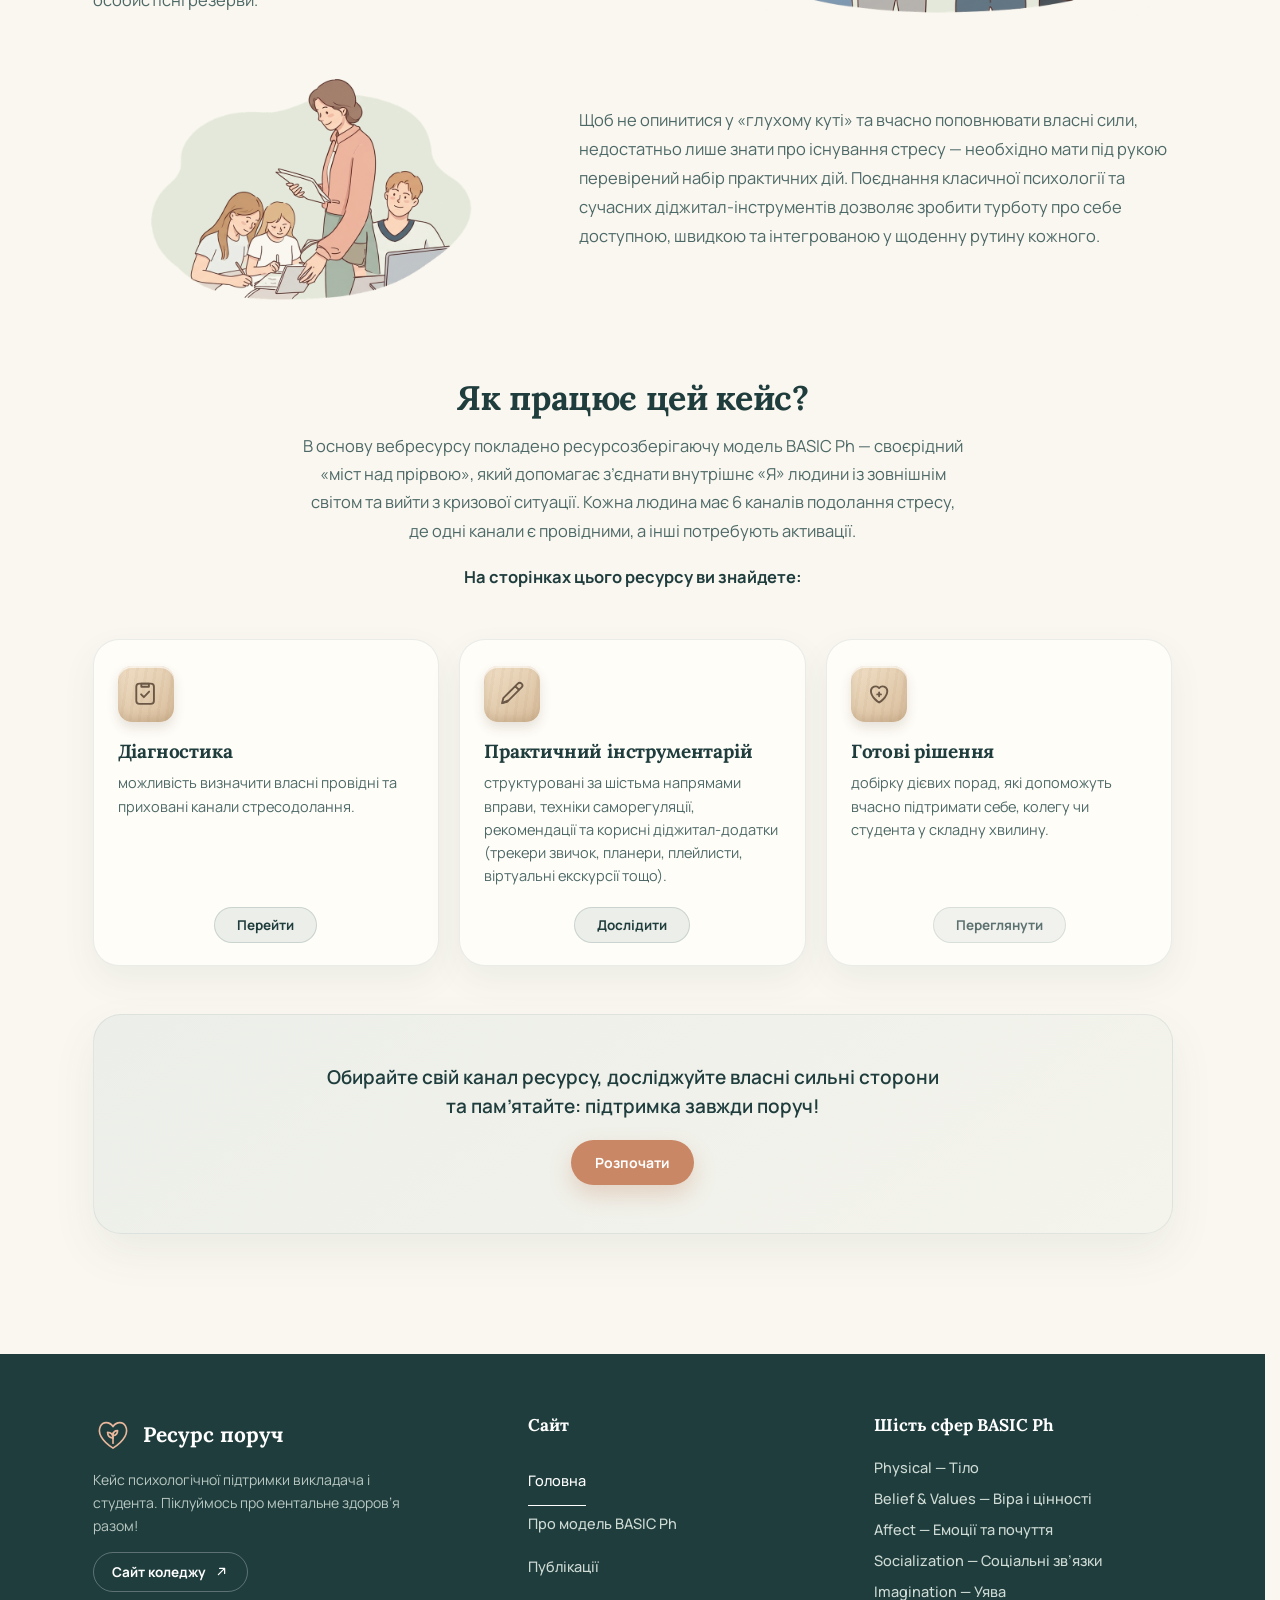
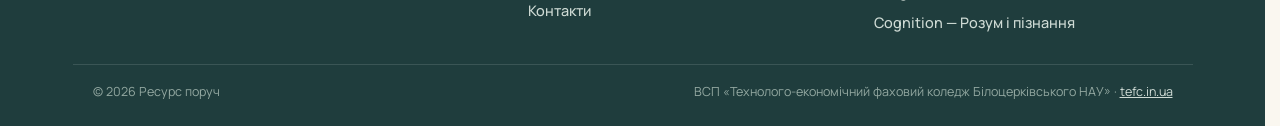
==== commit c6c63b26: "Add files via upload" ====
--- a/index.html
+++ b/index.html
@@ -78,7 +78,7 @@
     <div class="home">
 
       <!-- Вступ -->
-      <section class="home__sec home-intro appear" aria-labelledby="intro-title">
+      <section class="home__sec home-intro card appear" aria-labelledby="intro-title">
         <figure class="home-art home-art--intro">
           <img src="images/edu-care.svg" alt="Ілюстрація: паросток у колі, випускний капелюх і книга — освіта, що дбає про людину" width="520" height="420" loading="lazy">
         </figure>
@@ -93,7 +93,7 @@
       <section class="home__sec home-urgency" aria-labelledby="urgency-title">
         <div class="home-row appear">
           <div class="home-text">
-            <h2 id="urgency-title" class="h2--warm">Чому це важливо саме зараз? (Актуальність)</h2>
+            <h2 id="urgency-title">Чому це важливо саме зараз? (Актуальність)</h2>
             <p>Сучасні виклики вимагають від освітян і молоді постійної адаптації, високої емоційної стійкості та вміння швидко відновлюватися в умовах хронічного стресу та невизначеності. Професійне вигорання педагогів і навчальне перевантаження студентів знижують продуктивність та виснажують особистісні резерви.</p>
           </div>
           <figure class="home-art">
--- a/style.css
+++ b/style.css
@@ -1,3 +1,5 @@
+@import url('https://fonts.googleapis.com/css2?family=Lora:ital,wght@0,500;0,600;0,700;1,500&display=swap');
+
 /* ==========================================================
    Ресурс поруч — спільні стилі (шапка, банери, анімації)
    ========================================================== */
@@ -18,7 +20,7 @@
   --blob-2: var(--sage);
   --blob-3: var(--sand);
 
-  --ff-serif: 'Manrope', system-ui, -apple-system, 'Segoe UI', Arial, sans-serif;
+  --ff-serif: 'Lora', 'Source Serif 4', Georgia, 'Times New Roman', serif;
   --ff-sans: 'Manrope', system-ui, -apple-system, 'Segoe UI', sans-serif;
 
   --ease: cubic-bezier(.22, .8, .24, 1);
@@ -914,19 +916,18 @@
 .home { max-width: 1120px; margin: 0 auto; padding: 24px 20px 80px; display: grid; gap: clamp(40px, 7vw, 76px); }
 .home__sec { display: grid; gap: clamp(28px, 5vw, 48px); }
 .home h2 { margin: 0 0 16px; font-weight: 800; font-size: clamp(24px, 3.6vw, 34px); line-height: 1.2; letter-spacing: -.02em; color: var(--ink); text-wrap: balance; }
-.home h2.h2--warm { color: #8a5a3b; }
 .home p { margin: 0; }
 .home-text p { max-width: 62ch; font-size: clamp(15px, 1.6vw, 16.5px); line-height: 1.75; color: var(--ink-soft); }
 .home-text p + p { margin-top: 16px; }
 
+.home-intro.card { padding: clamp(22px, 4.5vw, 52px); }
 .home-intro, .home-row { display: grid; gap: 24px 48px; align-items: center; }
 .home-art { margin: 0; }
 .home-art img { width: 100%; height: auto; }
-.home-art--small img { max-width: 360px; margin-inline: auto; }
 @media (min-width: 820px) {
   .home-intro { grid-template-columns: minmax(0, .9fr) minmax(0, 1.1fr); }
   .home-row { grid-template-columns: minmax(0, 1.15fr) minmax(0, .85fr); }
-  .home-row--flip .home-art { justify-self: end; }
+  .home-row--flip { grid-template-columns: minmax(0, .85fr) minmax(0, 1.15fr); }
 }
 .home-urgency { gap: clamp(24px, 4vw, 40px); }
 
@@ -940,26 +941,26 @@
 @media (min-width: 720px) { .feat { grid-template-columns: repeat(3, 1fr); align-items: stretch; } }
 .feat__card {
   display: flex; flex-direction: column; align-items: flex-start;
-  padding: 24px 22px 22px;
-  border-radius: 24px;
-  background: linear-gradient(160deg, #fffdf8 0%, #f8f3e9 100%);
-  border: 1px solid rgba(49, 91, 91, .09);
-  box-shadow: 0 14px 34px rgba(49, 91, 91, .09);
-  transition: transform .4s var(--ease), box-shadow .4s var(--ease);
-}
-.feat__card:hover { transform: translateY(-4px); box-shadow: 0 22px 42px rgba(49, 91, 91, .14); }
+  padding: 26px 24px 22px;
+  border-radius: 26px;
+  background: #fffdf8;
+  border: 1px solid rgba(49, 91, 91, .1);
+  box-shadow: 0 14px 34px rgba(49, 91, 91, .07);
+  transition: transform .45s var(--ease), box-shadow .45s var(--ease);
+}
+.feat__card:hover { transform: translateY(-5px); box-shadow: 0 22px 44px rgba(49, 91, 91, .13); }
 .feat__icon {
-  display: grid; place-items: center; width: 52px; height: 52px; margin-bottom: 14px;
-  border-radius: 15px;
-  background: linear-gradient(145deg, #F0DFC6, #D8BD9C);
-  box-shadow: inset 0 2px 0 rgba(255, 255, 255, .65), inset 0 -3px 7px rgba(120, 86, 50, .16);
-}
-.feat__icon svg { width: 28px; height: 28px; fill: none; stroke: #5b4838; stroke-width: 1.6; stroke-linecap: round; stroke-linejoin: round; }
+  display: grid; place-items: center; width: 56px; height: 56px; margin-bottom: 18px;
+  border-radius: 14px;
+  background: repeating-linear-gradient(98deg, rgba(150, 105, 60, .05) 0 3px, transparent 3px 9px), linear-gradient(145deg, #F0DFC6, #D8BD9C);
+  box-shadow: inset 0 2px 0 rgba(255, 255, 255, .65), inset 0 -4px 8px rgba(120, 86, 50, .18), 0 6px 12px rgba(80, 60, 40, .14);
+}
+.feat__icon svg { width: 54%; height: 54%; fill: none; stroke: #5b4838; stroke-width: 1.5; stroke-linecap: round; stroke-linejoin: round; opacity: .88; }
 .feat__card h3 { margin: 0 0 8px; font-size: 19px; line-height: 1.25; font-weight: 800; color: var(--ink); }
 .feat__card p { margin: 0 0 20px; font-size: 14.5px; line-height: 1.6; color: var(--ink-soft); flex: 1; }
 .pill {
   align-self: center; margin-top: auto; padding: 8px 22px;
-  border-radius: 999px; border: 0; background: #E7E9E1; color: var(--ink);
+  border-radius: 999px; border: 1px solid rgba(49, 91, 91, .18); background: #eceee9; color: var(--ink);
   font: inherit; font-size: 13.5px; font-weight: 700; text-decoration: none; cursor: pointer;
   transition: background .25s ease, color .25s ease, transform .3s var(--ease);
 }
@@ -967,11 +968,82 @@
 .pill--soon { cursor: default; opacity: .72; }
 
 .cta {
-  display: grid; justify-items: center; gap: 18px; text-align: center;
-  padding: clamp(24px, 4vw, 40px) clamp(20px, 4vw, 48px);
+  display: grid; justify-items: center; gap: 20px; text-align: center;
+  padding: clamp(26px, 5vw, 48px) clamp(20px, 4vw, 48px);
   border-radius: 28px;
-  background: linear-gradient(145deg, #EADCC8 0%, #E3D4BE 100%);
-  border: 1px solid rgba(138, 106, 82, .12);
+  background: linear-gradient(145deg, #eceee9 0%, #f4f4ec 100%);
+  border: 1px solid rgba(49, 91, 91, .09);
+  box-shadow: 0 18px 44px rgba(49, 91, 91, .08);
 }
 .cta p { max-width: 52ch; font-size: clamp(16px, 2vw, 19px); line-height: 1.5; font-weight: 600; color: var(--ink); }
-.cta .btn { cursor: pointer; }
+.cta .btn { background: var(--terra); color: #fff; cursor: pointer; box-shadow: 0 10px 22px rgba(193, 125, 91, .28); }
+.cta .btn:hover { background: #b87656; }
+
+
+/* ==========================================================
+   Шапка: ПК — лише горизонтальна навігація, телефон — лише бокове меню
+   ========================================================== */
+@media (max-width: 899.98px) {
+  .mainnav { display: none; }
+  .topbar__inner { flex-wrap: nowrap; }
+}
+@media (min-width: 900px) {
+  .icon-btn[data-action="menu"] { display: none; }
+  .drawer { display: none; }
+}
+
+/* ==========================================================
+   Шрифти: заголовки — Lora, основний текст — Manrope
+   ========================================================== */
+main h1:not(#_), main h2:not(#_), main h3:not(#_) {
+  font-family: var(--ff-serif);
+  font-weight: 700;
+  letter-spacing: -.01em;
+}
+main h1:not(#_) { line-height: 1.12; }
+main h2:not(#_) { line-height: 1.22; }
+.brand__text strong { font-weight: 700; letter-spacing: 0; }
+.hero__lead { font-weight: 500; }
+.hero__tagline em { font-family: var(--ff-serif); }
+
+/* ==========================================================
+   Футер
+   ========================================================== */
+.footer {
+  margin-top: 40px;
+  background: #1f3d3d;
+  color: #dfe7e2;
+}
+.footer__inner {
+  max-width: 1120px; margin: 0 auto;
+  padding: clamp(36px, 6vw, 60px) 20px 28px;
+  display: grid; gap: 32px 48px;
+  grid-template-columns: 1fr;
+}
+@media (min-width: 760px) { .footer__inner { grid-template-columns: 1.3fr 1fr 1fr; } }
+.footer__brand { display: flex; flex-direction: column; gap: 14px; align-items: flex-start; }
+.footer__logo { display: inline-flex; align-items: center; gap: 10px; text-decoration: none; color: #fff; }
+.footer__logo svg { width: 40px; height: 40px; stroke: #E8B79B; fill: none; stroke-width: 2; stroke-linecap: round; stroke-linejoin: round; }
+.footer__logo strong { font-family: var(--ff-serif); font-weight: 700; font-size: 21px; }
+.footer__about { margin: 0; max-width: 36ch; font-size: 14px; line-height: 1.65; color: #b9c8c2; }
+.footer__college {
+  display: inline-flex; align-items: center; gap: 8px;
+  padding: 10px 18px; border-radius: 999px;
+  border: 1px solid rgba(255, 255, 255, .28);
+  font-size: 13.5px; font-weight: 700; color: #fff; text-decoration: none;
+  transition: background .25s ease, color .25s ease, transform .3s var(--ease);
+}
+.footer__college:hover { background: #fff; color: #1f3d3d; transform: translateY(-2px); }
+.footer__college svg { width: 15px; height: 15px; fill: none; stroke: currentColor; stroke-width: 2; stroke-linecap: round; stroke-linejoin: round; }
+.footer h2 { margin: 0 0 14px; font-family: var(--ff-serif); font-size: 17px; font-weight: 700; color: #fff; }
+.footer nav { display: grid; gap: 4px; }
+.footer nav a { width: fit-content; padding: 4px 0; font-size: 14.5px; font-weight: 500; color: #cfdbd5; text-decoration: none; background: linear-gradient(currentColor, currentColor) 0 100% / 0 1px no-repeat; transition: color .2s ease, background-size .35s var(--ease); }
+.footer nav a:hover, .footer nav a.is-active { color: #fff; background-size: 100% 1px; }
+.footer__bottom {
+  max-width: 1120px; margin: 0 auto; padding: 18px 20px 26px;
+  border-top: 1px solid rgba(255, 255, 255, .12);
+  display: flex; flex-wrap: wrap; justify-content: space-between; gap: 8px 24px;
+  font-size: 12.5px; color: #93a8a1;
+}
+.footer__bottom a { color: #cfdbd5; }
+.footer :focus-visible { outline-color: #E8B79B; }
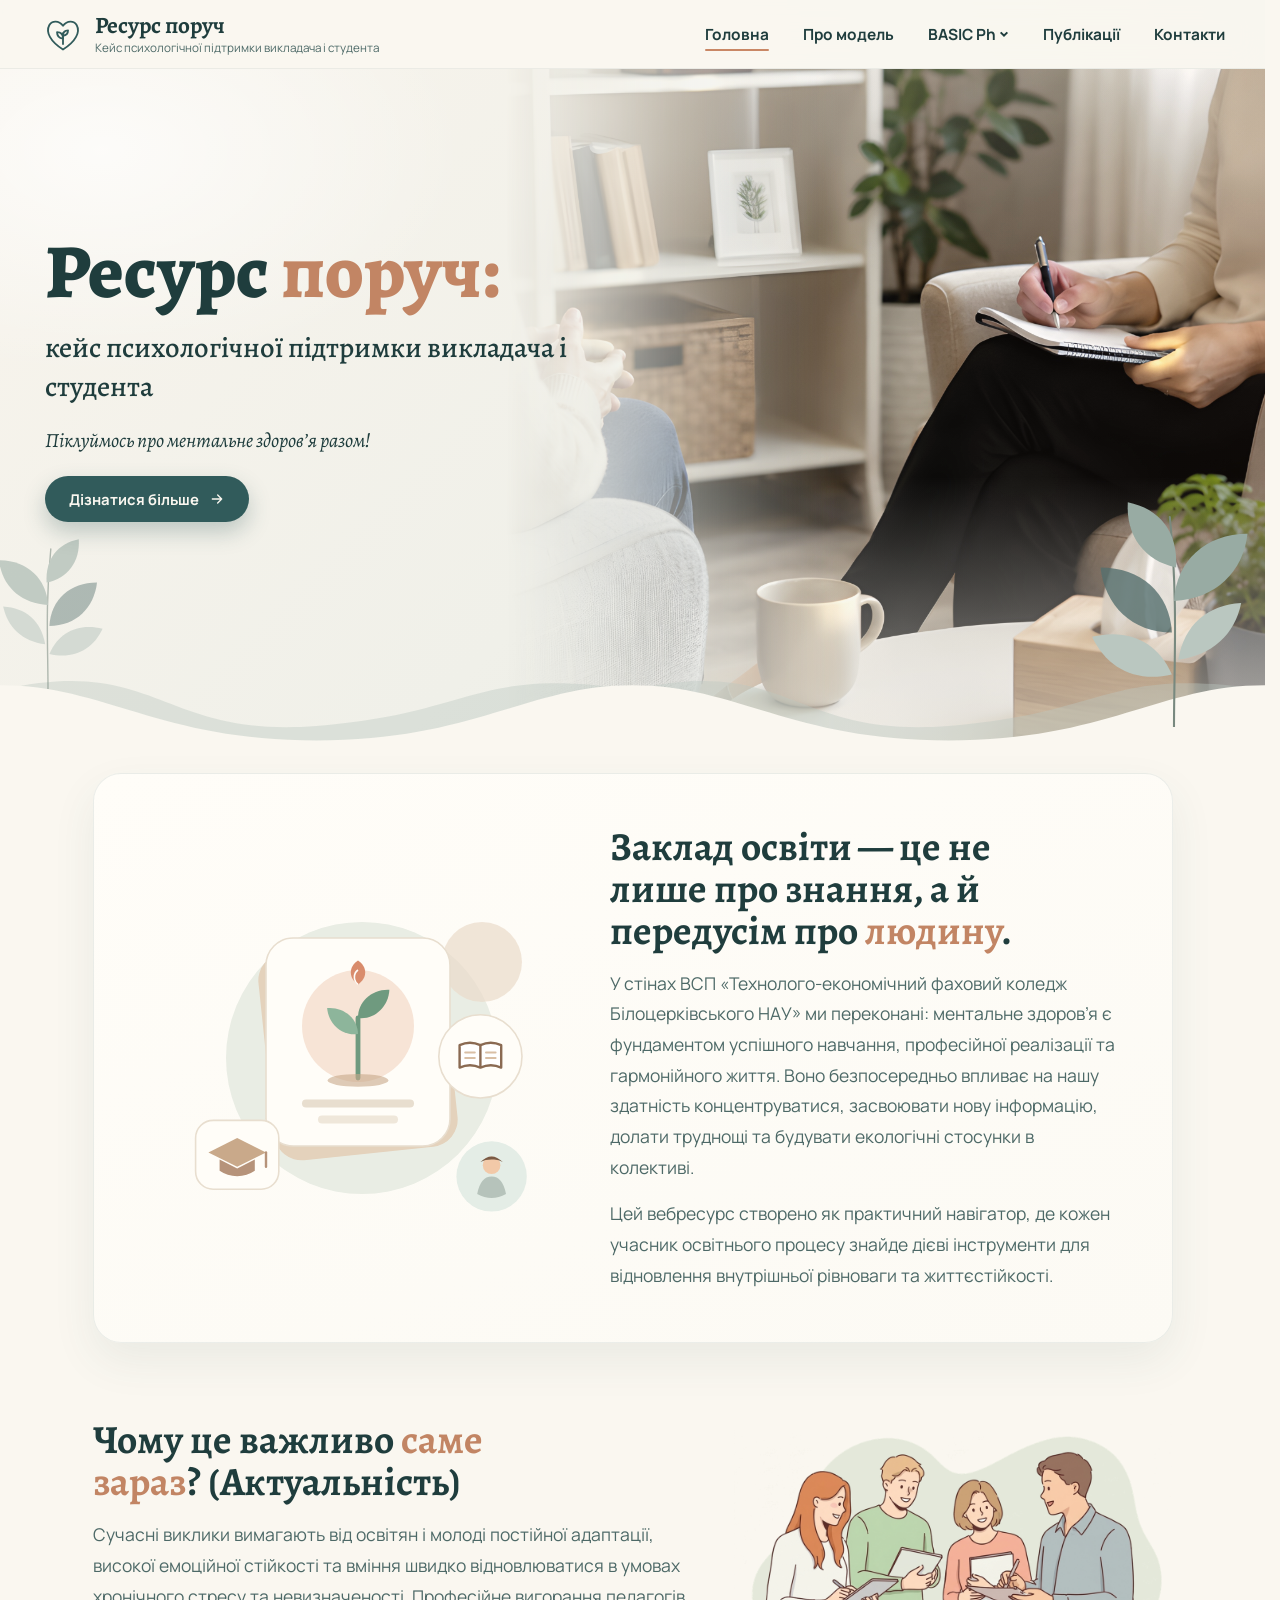
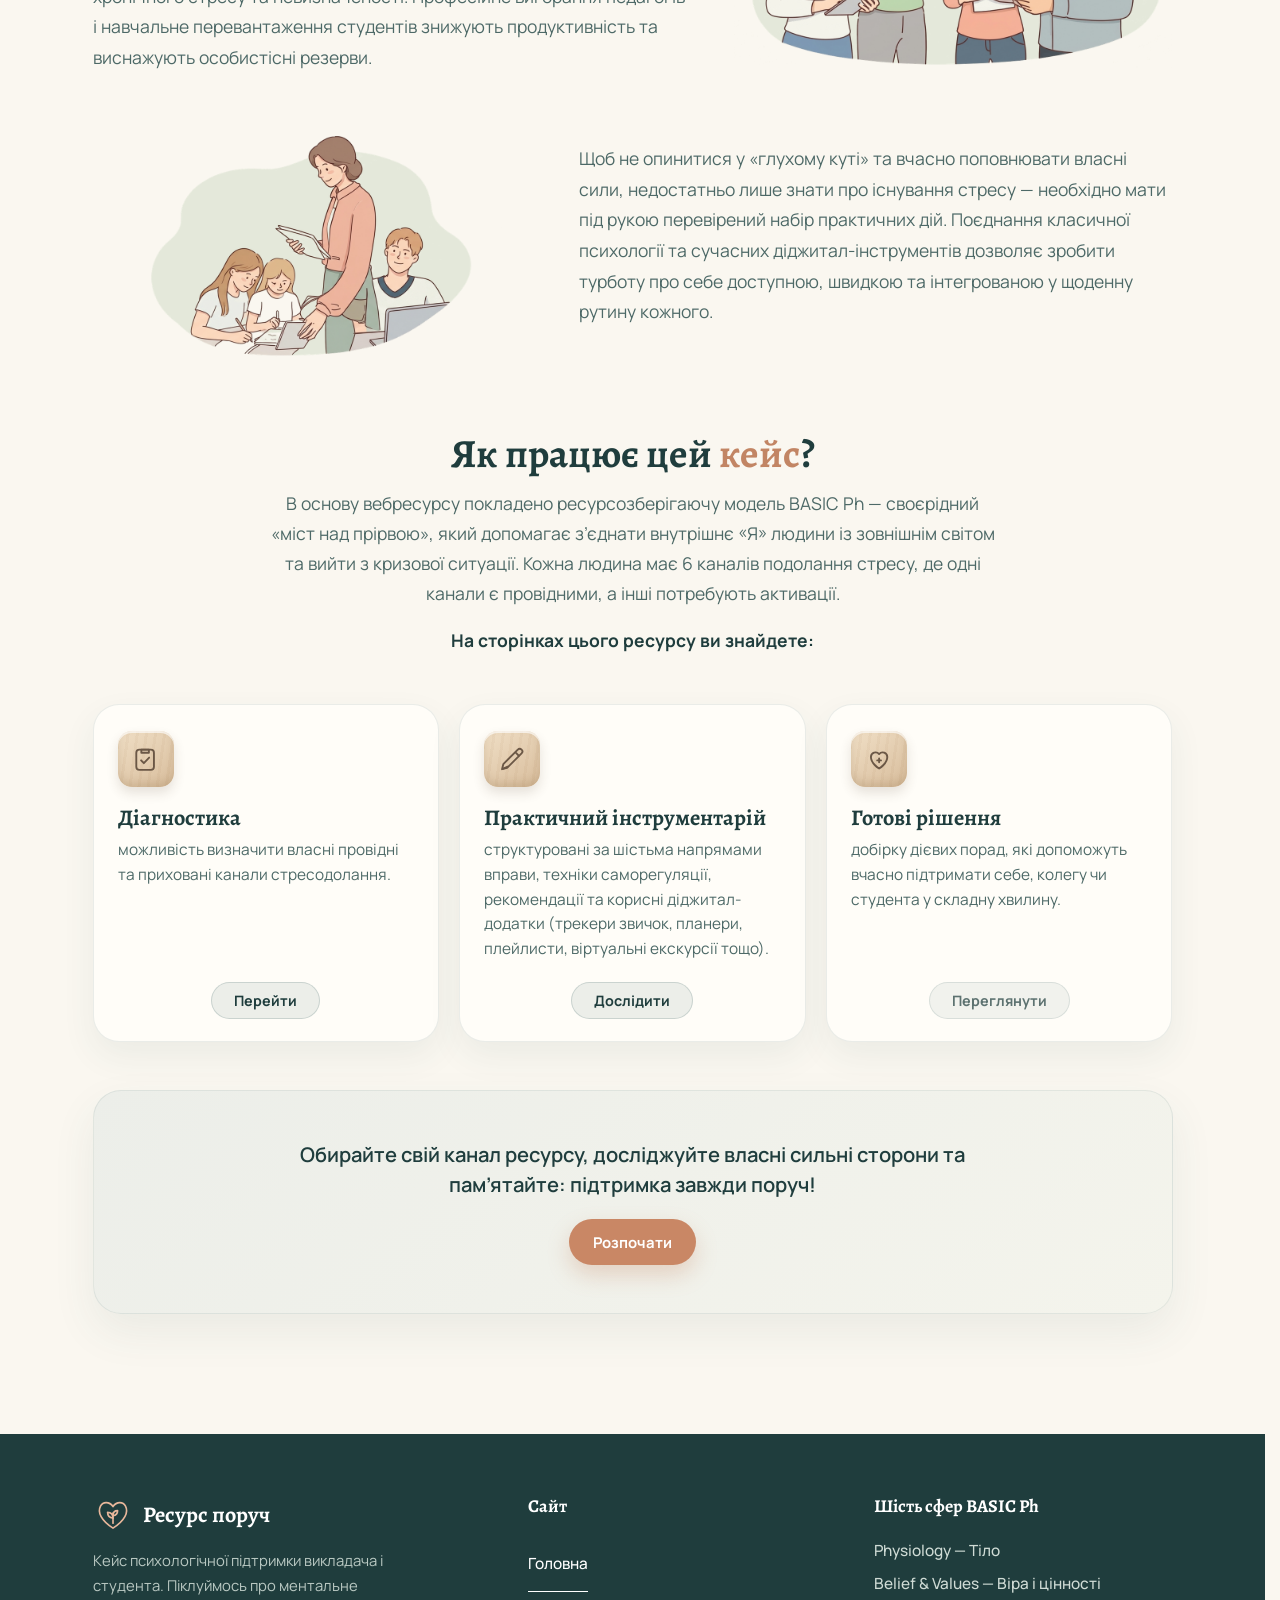
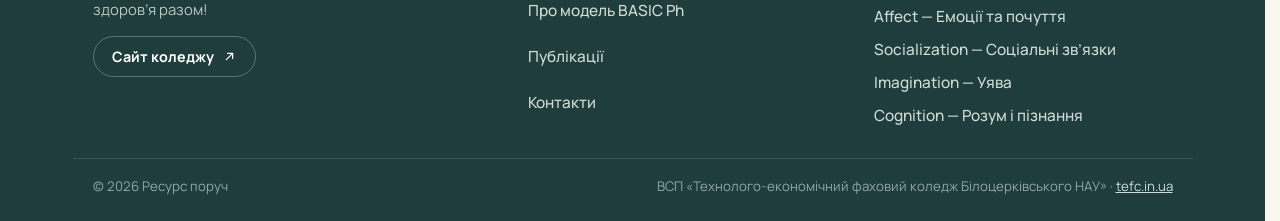
==== commit a8b5ac2e: "Add files via upload" ====
--- a/index.html
+++ b/index.html
@@ -29,7 +29,7 @@
         <a class="navlink " href="basic-ph.html">Про модель</a>
         <div class="has-sub">
           <button class="navlink " type="button" aria-haspopup="true" aria-expanded="false">BASIC Ph <svg viewBox="0 0 12 12"><path d="m2 4 4 4 4-4"/></svg></button>
-          <div class="sub"><a href="physical.html" class=""><svg viewBox="0 0 24 24"  aria-hidden="true"><path d="M6.5 6.5v11M17.5 6.5v11M3.5 9v6M20.5 9v6M6.5 12h11"/></svg><span>Physical<small>Тіло</small></span></a><a href="belief-values.html" class=""><svg viewBox="0 0 24 24"  aria-hidden="true"><path d="M12 20c-3.2-1-5.2-3.8-5.2-7 2.2 0 4.2 1.1 5.2 3 1-1.9 3-3 5.2-3 0 3.2-2 6-5.2 7z"/><path d="M12 16c-1.6-2.2-1.6-5.4 0-9.5 1.6 4.1 1.6 7.3 0 9.5z"/></svg><span>Belief & Values<small>Віра і цінності</small></span></a><a href="affect.html" class=""><svg viewBox="0 0 24 24"  aria-hidden="true"><path d="M12 20s-7-4.4-7-10a4 4 0 0 1 7-2.5A4 4 0 0 1 19 10c0 5.6-7 10-7 10z"/></svg><span>Affect<small>Емоції та почуття</small></span></a><a href="socialization.html" class=""><svg viewBox="0 0 24 24"  aria-hidden="true"><path d="M9 11a3 3 0 1 0 0-6 3 3 0 0 0 0 6zM3 19c0-3 2.7-5 6-5s6 2 6 5M16.5 11a2.5 2.5 0 1 0 0-5M17.5 14c2.2.3 3.5 2 3.5 4"/></svg><span>Socialization<small>Соціальні зв’язки</small></span></a><a href="imagination.html" class=""><svg viewBox="0 0 24 24"  aria-hidden="true"><path d="M12 3l2.7 5.6 6.1.9-4.4 4.3 1 6.1L12 17l-5.4 2.9 1-6.1L3.2 9.5l6.1-.9z"/></svg><span>Imagination<small>Уява</small></span></a><a href="cognition.html" class=""><svg viewBox="0 0 24 24"  aria-hidden="true"><path d="M9.5 4.5A2.8 2.8 0 0 0 6.8 7 3 3 0 0 0 5 12a3 3 0 0 0 1.5 4.6 2.8 2.8 0 0 0 5.5.9V5.2a2.8 2.8 0 0 0-2.5-.7z"/><path d="M14.5 4.5A2.8 2.8 0 0 1 17.2 7 3 3 0 0 1 19 12a3 3 0 0 1-1.5 4.6 2.8 2.8 0 0 1-5.5.9"/><path d="M9 10h1.5M13.5 10H15M9 14h1.5M13.5 14H15"/></svg><span>Cognition<small>Розум і пізнання</small></span></a></div>
+          <div class="sub"><a href="physical.html" class=""><svg viewBox="0 0 24 24"  aria-hidden="true"><path d="M6.5 6.5v11M17.5 6.5v11M3.5 9v6M20.5 9v6M6.5 12h11"/></svg><span>Physiology<small>Тіло</small></span></a><a href="belief-values.html" class=""><svg viewBox="0 0 24 24"  aria-hidden="true"><path d="M12 20c-3.2-1-5.2-3.8-5.2-7 2.2 0 4.2 1.1 5.2 3 1-1.9 3-3 5.2-3 0 3.2-2 6-5.2 7z"/><path d="M12 16c-1.6-2.2-1.6-5.4 0-9.5 1.6 4.1 1.6 7.3 0 9.5z"/></svg><span>Belief & Values<small>Віра і цінності</small></span></a><a href="affect.html" class=""><svg viewBox="0 0 24 24"  aria-hidden="true"><path d="M12 20s-7-4.4-7-10a4 4 0 0 1 7-2.5A4 4 0 0 1 19 10c0 5.6-7 10-7 10z"/></svg><span>Affect<small>Емоції та почуття</small></span></a><a href="socialization.html" class=""><svg viewBox="0 0 24 24"  aria-hidden="true"><path d="M9 11a3 3 0 1 0 0-6 3 3 0 0 0 0 6zM3 19c0-3 2.7-5 6-5s6 2 6 5M16.5 11a2.5 2.5 0 1 0 0-5M17.5 14c2.2.3 3.5 2 3.5 4"/></svg><span>Socialization<small>Соціальні зв’язки</small></span></a><a href="imagination.html" class=""><svg viewBox="0 0 24 24"  aria-hidden="true"><path d="M12 3l2.7 5.6 6.1.9-4.4 4.3 1 6.1L12 17l-5.4 2.9 1-6.1L3.2 9.5l6.1-.9z"/></svg><span>Imagination<small>Уява</small></span></a><a href="cognition.html" class=""><svg viewBox="0 0 24 24"  aria-hidden="true"><path d="M9.5 4.5A2.8 2.8 0 0 0 6.8 7 3 3 0 0 0 5 12a3 3 0 0 0 1.5 4.6 2.8 2.8 0 0 0 5.5.9V5.2a2.8 2.8 0 0 0-2.5-.7z"/><path d="M14.5 4.5A2.8 2.8 0 0 1 17.2 7 3 3 0 0 1 19 12a3 3 0 0 1-1.5 4.6 2.8 2.8 0 0 1-5.5.9"/><path d="M9 10h1.5M13.5 10H15M9 14h1.5M13.5 14H15"/></svg><span>Cognition<small>Розум і пізнання</small></span></a></div>
         </div>
         <a class="navlink " href="publications.html">Публікації</a>
         <a class="navlink " href="contacts.html">Контакти</a>
@@ -48,7 +48,7 @@
     <aside class="drawer__panel" role="dialog" aria-modal="true" aria-label="Меню">
       <div class="drawer__head"><span>Меню</span><button class="icon-btn" type="button" data-close aria-label="Закрити меню"><svg viewBox="0 0 24 24"><path d="m6 6 12 12M18 6 6 18"/></svg></button></div>
       <h3>Сайт</h3><nav><a href="index.html" style="--n:0" class="is-active"><svg viewBox="0 0 24 24"  aria-hidden="true"><path d="M4 11 12 4l8 7v9h-5v-6H9v6H4z"/></svg>Головна</a><a href="basic-ph.html" style="--n:1" class=""><svg viewBox="0 0 24 24"  aria-hidden="true"><circle cx="12" cy="12" r="8"/><path d="M12 4v16M4 12h16M6.3 6.3l11.4 11.4M17.7 6.3 6.3 17.7"/></svg>Про модель BASIC Ph</a></nav>
-      <h3>Шість сфер BASIC Ph</h3><nav><a href="physical.html" style="--n:2" class=""><svg viewBox="0 0 24 24"  aria-hidden="true"><path d="M6.5 6.5v11M17.5 6.5v11M3.5 9v6M20.5 9v6M6.5 12h11"/></svg>Physical — Тіло</a><a href="belief-values.html" style="--n:3" class=""><svg viewBox="0 0 24 24"  aria-hidden="true"><path d="M12 20c-3.2-1-5.2-3.8-5.2-7 2.2 0 4.2 1.1 5.2 3 1-1.9 3-3 5.2-3 0 3.2-2 6-5.2 7z"/><path d="M12 16c-1.6-2.2-1.6-5.4 0-9.5 1.6 4.1 1.6 7.3 0 9.5z"/></svg>Belief & Values — Віра і цінності</a><a href="affect.html" style="--n:4" class=""><svg viewBox="0 0 24 24"  aria-hidden="true"><path d="M12 20s-7-4.4-7-10a4 4 0 0 1 7-2.5A4 4 0 0 1 19 10c0 5.6-7 10-7 10z"/></svg>Affect — Емоції та почуття</a><a href="socialization.html" style="--n:5" class=""><svg viewBox="0 0 24 24"  aria-hidden="true"><path d="M9 11a3 3 0 1 0 0-6 3 3 0 0 0 0 6zM3 19c0-3 2.7-5 6-5s6 2 6 5M16.5 11a2.5 2.5 0 1 0 0-5M17.5 14c2.2.3 3.5 2 3.5 4"/></svg>Socialization — Соціальні зв’язки</a><a href="imagination.html" style="--n:6" class=""><svg viewBox="0 0 24 24"  aria-hidden="true"><path d="M12 3l2.7 5.6 6.1.9-4.4 4.3 1 6.1L12 17l-5.4 2.9 1-6.1L3.2 9.5l6.1-.9z"/></svg>Imagination — Уява</a><a href="cognition.html" style="--n:7" class=""><svg viewBox="0 0 24 24"  aria-hidden="true"><path d="M9.5 4.5A2.8 2.8 0 0 0 6.8 7 3 3 0 0 0 5 12a3 3 0 0 0 1.5 4.6 2.8 2.8 0 0 0 5.5.9V5.2a2.8 2.8 0 0 0-2.5-.7z"/><path d="M14.5 4.5A2.8 2.8 0 0 1 17.2 7 3 3 0 0 1 19 12a3 3 0 0 1-1.5 4.6 2.8 2.8 0 0 1-5.5.9"/><path d="M9 10h1.5M13.5 10H15M9 14h1.5M13.5 14H15"/></svg>Cognition — Розум і пізнання</a></nav>
+      <h3>Шість сфер BASIC Ph</h3><nav><a href="physical.html" style="--n:2" class=""><svg viewBox="0 0 24 24"  aria-hidden="true"><path d="M6.5 6.5v11M17.5 6.5v11M3.5 9v6M20.5 9v6M6.5 12h11"/></svg>Physiology — Тіло</a><a href="belief-values.html" style="--n:3" class=""><svg viewBox="0 0 24 24"  aria-hidden="true"><path d="M12 20c-3.2-1-5.2-3.8-5.2-7 2.2 0 4.2 1.1 5.2 3 1-1.9 3-3 5.2-3 0 3.2-2 6-5.2 7z"/><path d="M12 16c-1.6-2.2-1.6-5.4 0-9.5 1.6 4.1 1.6 7.3 0 9.5z"/></svg>Belief & Values — Віра і цінності</a><a href="affect.html" style="--n:4" class=""><svg viewBox="0 0 24 24"  aria-hidden="true"><path d="M12 20s-7-4.4-7-10a4 4 0 0 1 7-2.5A4 4 0 0 1 19 10c0 5.6-7 10-7 10z"/></svg>Affect — Емоції та почуття</a><a href="socialization.html" style="--n:5" class=""><svg viewBox="0 0 24 24"  aria-hidden="true"><path d="M9 11a3 3 0 1 0 0-6 3 3 0 0 0 0 6zM3 19c0-3 2.7-5 6-5s6 2 6 5M16.5 11a2.5 2.5 0 1 0 0-5M17.5 14c2.2.3 3.5 2 3.5 4"/></svg>Socialization — Соціальні зв’язки</a><a href="imagination.html" style="--n:6" class=""><svg viewBox="0 0 24 24"  aria-hidden="true"><path d="M12 3l2.7 5.6 6.1.9-4.4 4.3 1 6.1L12 17l-5.4 2.9 1-6.1L3.2 9.5l6.1-.9z"/></svg>Imagination — Уява</a><a href="cognition.html" style="--n:7" class=""><svg viewBox="0 0 24 24"  aria-hidden="true"><path d="M9.5 4.5A2.8 2.8 0 0 0 6.8 7 3 3 0 0 0 5 12a3 3 0 0 0 1.5 4.6 2.8 2.8 0 0 0 5.5.9V5.2a2.8 2.8 0 0 0-2.5-.7z"/><path d="M14.5 4.5A2.8 2.8 0 0 1 17.2 7 3 3 0 0 1 19 12a3 3 0 0 1-1.5 4.6 2.8 2.8 0 0 1-5.5.9"/><path d="M9 10h1.5M13.5 10H15M9 14h1.5M13.5 14H15"/></svg>Cognition — Розум і пізнання</a></nav>
       <h3>Ще</h3><nav><a href="publications.html" style="--n:8" class=""><svg viewBox="0 0 24 24"  aria-hidden="true"><path d="M5 4h11a3 3 0 0 1 3 3v12H8a3 3 0 0 1-3-3z"/><path d="M9 8h6M9 12h6M9 16h3"/></svg>Публікації</a><a href="contacts.html" style="--n:9" class=""><svg viewBox="0 0 24 24"  aria-hidden="true"><rect x="3" y="5" width="18" height="14" rx="2.5"/><path d="m4 7 8 6 8-6"/></svg>Контакти</a></nav>
     </aside>
   </div>
--- a/style.css
+++ b/style.css
@@ -1,4 +1,4 @@
-@import url('https://fonts.googleapis.com/css2?family=Lora:ital,wght@0,500;0,600;0,700;1,500&display=swap');
+@import url('https://fonts.googleapis.com/css2?family=Alegreya:ital,wght@0,500;0,600;0,700;0,800;1,500;1,700&display=swap');
 
 /* ==========================================================
    Ресурс поруч — спільні стилі (шапка, банери, анімації)
@@ -11,6 +11,7 @@
   --teal: #315B5B;
   --sand: #D9BFA5;
   --terra: #C98765;
+  --accent: #C28564;
 
   --ink: #1f3d3d;
   --ink-soft: #4d6967;
@@ -20,7 +21,7 @@
   --blob-2: var(--sage);
   --blob-3: var(--sand);
 
-  --ff-serif: 'Lora', 'Source Serif 4', Georgia, 'Times New Roman', serif;
+  --ff-serif: 'Alegreya', 'Source Serif 4', Georgia, 'Times New Roman', serif;
   --ff-sans: 'Manrope', system-ui, -apple-system, 'Segoe UI', sans-serif;
 
   --ease: cubic-bezier(.22, .8, .24, 1);
@@ -39,7 +40,7 @@
 
 *, *::before, *::after { box-sizing: border-box; }
 
-html { scroll-behavior: smooth; -webkit-text-size-adjust: 100%; scrollbar-gutter: stable; }
+html { font-size: 106.25%; scroll-behavior: smooth; -webkit-text-size-adjust: 100%; scrollbar-gutter: stable; }
 
 body {
   margin: 0;
@@ -108,7 +109,7 @@
   display: block;
   font-family: var(--ff-serif);
   font-weight: 800;
-  font-size: 19px;
+  font-size: 1.1875rem;
   line-height: 1.1;
   letter-spacing: -.01em;
   color: var(--ink);
@@ -117,7 +118,7 @@
   display: block;
   max-width: 190px;
   margin-top: 2px;
-  font-size: 9.5px;
+  font-size: 0.5938rem;
   line-height: 1.25;
   color: var(--ink-soft);
 }
@@ -147,7 +148,7 @@
   align-items: center;
   gap: 6px 14px;
   padding-bottom: 4px;
-  font-size: 11.5px;
+  font-size: 0.7188rem;
   font-weight: 700;
 }
 .navlink {
@@ -201,21 +202,21 @@
   gap: 10px;
   padding: 9px 12px;
   border-radius: 12px;
-  font-size: 13px;
+  font-size: 0.8125rem;
   font-weight: 600;
   text-decoration: none;
   transition: background .2s ease, padding-left .25s var(--ease);
 }
 .sub a:hover, .sub a.is-active { background: var(--mist); padding-left: 16px; }
 .sub a svg { width: 18px; height: 18px; fill: none; stroke: var(--teal); stroke-width: 1.7; stroke-linecap: round; stroke-linejoin: round; flex: none; }
-.sub a small { display: block; font-weight: 500; color: var(--ink-soft); font-size: 11px; }
+.sub a small { display: block; font-weight: 500; color: var(--ink-soft); font-size: 0.6875rem; }
 
 @media (min-width: 900px) {
   .topbar__inner { flex-wrap: nowrap; justify-content: space-between; padding: 12px 28px; }
   .brand { margin-right: 0; }
-  .brand__text strong { font-size: 22px; }
-  .brand__text small { max-width: none; font-size: 11px; }
-  .mainnav { order: 0; width: auto; padding: 0; font-size: 14.5px; gap: 8px 34px; }
+  .brand__text strong { font-size: 1.375rem; }
+  .brand__text small { max-width: none; font-size: 0.6875rem; }
+  .mainnav { order: 0; width: auto; padding: 0; font-size: 0.9062rem; gap: 8px 34px; }
   .topbar__actions { margin-left: 0; }
   @media (hover: hover) {
     .has-sub:hover .sub { opacity: 1; visibility: visible; transform: translate(-50%, 0); }
@@ -241,13 +242,13 @@
   border-radius: 999px;
   background: var(--paper);
   font: inherit;
-  font-size: 15px;
+  font-size: 0.9375rem;
   color: var(--ink);
   transition: border-color .25s ease, box-shadow .25s ease;
 }
 .search-box input:focus { outline: none; border-color: var(--teal); box-shadow: 0 0 0 4px rgba(49, 91, 91, .12); }
 .search-box ul { list-style: none; margin: 10px 0 0; padding: 0; display: grid; gap: 2px; max-height: 250px; overflow: auto; }
-.search-box li a, .search-box li.muted { display: block; padding: 9px 14px; border-radius: 12px; font-size: 14px; font-weight: 600; text-decoration: none; }
+.search-box li a, .search-box li.muted { display: block; padding: 9px 14px; border-radius: 12px; font-size: 0.875rem; font-weight: 600; text-decoration: none; }
 .search-box li a:hover { background: var(--mist); }
 .search-box li.muted { color: var(--ink-soft); font-weight: 500; }
 
@@ -268,8 +269,8 @@
 .drawer.open { pointer-events: auto; }
 .drawer.open .drawer__overlay { opacity: 1; }
 .drawer.open .drawer__panel { transform: none; }
-.drawer__head { display: flex; justify-content: space-between; align-items: center; margin-bottom: 14px; font-family: var(--ff-serif); font-size: 22px; font-weight: 600; }
-.drawer h3 { margin: 18px 0 6px; font-size: 11px; letter-spacing: .12em; text-transform: uppercase; color: var(--ink-soft); }
+.drawer__head { display: flex; justify-content: space-between; align-items: center; margin-bottom: 14px; font-family: var(--ff-serif); font-size: 1.375rem; font-weight: 600; }
+.drawer h3 { margin: 18px 0 6px; font-size: 0.6875rem; letter-spacing: .12em; text-transform: uppercase; color: var(--ink-soft); }
 .drawer nav { display: grid; gap: 2px; }
 .drawer nav a {
   display: flex;
@@ -279,7 +280,7 @@
   border-radius: 14px;
   text-decoration: none;
   font-weight: 600;
-  font-size: 15px;
+  font-size: 0.9375rem;
   opacity: 0;
   transform: translateX(22px);
   transition: background .2s ease;
@@ -322,12 +323,12 @@
   margin: 0 0 16px;
   font-family: var(--ff-serif);
   font-weight: 800;
-  font-size: clamp(30px, 8vw, 62px);
+  font-size: clamp(1.875rem, 8vw, 3.875rem);
   line-height: 1.08;
   letter-spacing: -.025em;
   color: var(--ink);
 }
-.hero--home h1 { font-size: clamp(34px, 9vw, 72px); }
+.hero--home h1 { font-size: clamp(2.125rem, 9vw, 4.5rem); }
 
 /* Побуквенно/послівне з'явлення заголовка */
 .w { display: inline-block; overflow: hidden; vertical-align: top; padding-bottom: .1em; margin-bottom: -.1em; }
@@ -336,7 +337,7 @@
 .hero__lead {
   margin: 0 0 18px;
   font-family: var(--ff-serif);
-  font-size: clamp(17px, 4.2vw, 27px);
+  font-size: clamp(1.0625rem, 4.2vw, 1.6875rem);
   font-weight: 500;
   line-height: 1.35;
   color: var(--ink);
@@ -344,12 +345,12 @@
 .hero__sub {
   margin: 0;
   max-width: 32ch;
-  font-size: clamp(14px, 2.9vw, 21px);
+  font-size: clamp(0.875rem, 2.9vw, 1.3125rem);
   font-weight: 600;
   line-height: 1.4;
   color: var(--ink-soft);
 }
-.hero__tagline { margin: 0 0 22px; font-size: clamp(14px, 3vw, 19px); color: var(--ink); }
+.hero__tagline { margin: 0 0 22px; font-size: clamp(0.875rem, 3vw, 1.1875rem); color: var(--ink); }
 
 .hero__rule { display: block; width: 56px; height: 3px; margin: 0 0 16px; border-radius: 3px; background: linear-gradient(90deg, var(--terra), var(--sand)); transform-origin: left; animation: ruleGrow 1.1s var(--ease) .5s both; }
 
@@ -373,7 +374,7 @@
   border-radius: 999px;
   background: var(--teal);
   color: var(--milk);
-  font-size: 14px;
+  font-size: 0.875rem;
   font-weight: 700;
   text-decoration: none;
   box-shadow: 0 10px 22px rgba(49, 91, 91, .28);
@@ -571,7 +572,7 @@
   border-radius: 999px;
   background: var(--teal);
   color: var(--milk);
-  font-size: 11px;
+  font-size: 0.6875rem;
   font-weight: 700;
   white-space: nowrap;
   z-index: 7;
@@ -591,7 +592,7 @@
   border-radius: 999px;
   background: rgba(255, 253, 248, .85);
   border: 1px solid rgba(49, 91, 91, .14);
-  font-size: 12.5px;
+  font-size: 0.7812rem;
   font-weight: 700;
   text-decoration: none;
   transition: transform .3s var(--ease), background .25s ease, color .25s ease;
@@ -653,27 +654,27 @@
   box-shadow: 0 18px 44px rgba(49, 91, 91, .08);
 }
 .card--mist { background: linear-gradient(145deg, #eceee9 0%, #f4f4ec 100%); }
-.eyebrow { display: block; margin: 0 0 10px; font-size: 11.5px; font-weight: 800; letter-spacing: .14em; text-transform: uppercase; color: var(--terra); }
+.eyebrow { display: block; margin: 0 0 10px; font-size: 0.7188rem; font-weight: 800; letter-spacing: .14em; text-transform: uppercase; color: #AE7C60; }
 .about h2 { margin: 0; font-weight: 800; letter-spacing: -.02em; color: var(--ink); }
 .about p { margin: 0; }
 
 /* Вступ */
 .intro { display: grid; gap: 28px; align-items: center; }
 @media (min-width: 860px) { .intro { grid-template-columns: 1.55fr 1fr; gap: 48px; } }
-.intro__text p { font-size: clamp(15px, 2.2vw, 17px); line-height: 1.85; color: var(--ink-soft); }
+.intro__text p { font-size: clamp(0.9375rem, 2.2vw, 1.0625rem); line-height: 1.85; color: var(--ink-soft); }
 .intro__text p + p { margin-top: 20px; }
 .intro__text strong { color: var(--ink); }
 .intro__aside { padding: 18px 18px 22px; border-radius: 22px; text-align: center; background: rgba(236, 238, 233, .8); border: 1px solid rgba(49, 91, 91, .1); }
 .intro__photo { width: 100%; height: auto; aspect-ratio: 4 / 3; object-fit: cover; object-position: center top; border-radius: 16px; margin-bottom: 18px; box-shadow: 0 10px 24px rgba(49, 91, 91, .16); }
-.intro__aside h2 { font-size: 18px; line-height: 1.3; }
-.intro__aside p { margin-top: 10px; font-size: 14px; line-height: 1.6; color: var(--ink-soft); }
+.intro__aside h2 { font-size: 1.125rem; line-height: 1.3; }
+.intro__aside p { margin-top: 10px; font-size: 0.875rem; line-height: 1.6; color: var(--ink-soft); }
 .letters { display: flex; justify-content: center; flex-wrap: wrap; gap: 6px; margin-top: 18px; }
-.letters span { min-width: 30px; padding: 5px 8px; border-radius: 8px; background: var(--paper); border: 1px solid rgba(49, 91, 91, .14); font-size: 12px; font-weight: 700; }
+.letters span { min-width: 30px; padding: 5px 8px; border-radius: 8px; background: var(--paper); border: 1px solid rgba(49, 91, 91, .14); font-size: 0.75rem; font-weight: 700; }
 
 /* Заголовок секції */
 .sec-head { max-width: 720px; margin: 0 auto 36px; text-align: center; }
-.sec-head h2 { font-size: clamp(26px, 5vw, 40px); line-height: 1.15; }
-.sec-head p { margin-top: 14px; font-size: 16px; line-height: 1.6; color: var(--ink-soft); }
+.sec-head h2 { font-size: clamp(1.625rem, 5vw, 2.5rem); line-height: 1.15; }
+.sec-head p { margin-top: 14px; font-size: 1rem; line-height: 1.6; color: var(--ink-soft); }
 
 /* Дерев'яна плитка-іконка */
 .wood {
@@ -700,9 +701,9 @@
 }
 .key-card.in:hover { transform: translateY(-5px); box-shadow: 0 22px 44px rgba(49, 91, 91, .13); transition-delay: 0s; }
 .key-card__top { display: flex; justify-content: space-between; align-items: flex-start; margin-bottom: 18px; }
-.key-tag { padding: 4px 11px; border-radius: 999px; background: #e6e9e4; font-size: 11px; font-weight: 700; color: var(--ink); white-space: nowrap; }
-.key-card h3 { margin: 0 0 12px; font-size: 19px; line-height: 1.3; font-weight: 800; letter-spacing: -.01em; }
-.key-card > p { font-size: 14.5px; line-height: 1.7; color: var(--ink-soft); }
+.key-tag { padding: 4px 11px; border-radius: 999px; background: #e6e9e4; font-size: 0.6875rem; font-weight: 700; color: var(--ink); white-space: nowrap; }
+.key-card h3 { margin: 0 0 12px; font-size: 1.1875rem; line-height: 1.3; font-weight: 800; letter-spacing: -.01em; }
+.key-card > p { font-size: 0.9062rem; line-height: 1.7; color: var(--ink-soft); }
 
 .mini { margin-top: auto; padding-top: 18px; }
 .key-card > p + .mini { margin-top: 22px; }
@@ -710,12 +711,12 @@
 .mini summary {
   display: flex; justify-content: space-between; align-items: center;
   padding: 14px 0 10px; list-style: none; cursor: pointer;
-  font-size: 11.5px; font-weight: 800; color: var(--terra);
+  font-size: 0.7188rem; font-weight: 800; color: var(--terra);
 }
 .mini summary::-webkit-details-marker { display: none; }
-.mini summary::after { content: '+'; font-size: 16px; line-height: 1; }
+.mini summary::after { content: '+'; font-size: 1rem; line-height: 1; }
 .mini[open] summary::after { content: '–'; }
-.mini__body { padding: 14px 16px; border-radius: 14px; background: #f0f1ec; font-size: 13px; line-height: 1.6; color: var(--ink); }
+.mini__body { padding: 14px 16px; border-radius: 14px; background: #f0f1ec; font-size: 0.8125rem; line-height: 1.6; color: var(--ink); }
 .key-card { flex-direction: column; }
 .key-card > p { flex: 1 0 auto; }
 
@@ -724,39 +725,39 @@
 @media (min-width: 820px) { .how__top { grid-template-columns: minmax(0, 1fr) minmax(0, 340px); gap: 48px; } }
 .how__art { margin: 0; justify-self: center; width: 100%; max-width: 340px; }
 .how__art img { display: block; width: 100%; height: auto; mix-blend-mode: multiply; }
-.how h2 { font-size: clamp(26px, 5vw, 38px); margin-bottom: 18px; }
-.how p { max-width: 62ch; font-size: 16px; line-height: 1.7; color: var(--ink); }
+.how h2 { font-size: clamp(1.625rem, 5vw, 2.375rem); margin-bottom: 18px; }
+.how p { max-width: 62ch; font-size: 1rem; line-height: 1.7; color: var(--ink); }
 .how p.soft { margin-top: 16px; color: var(--ink-soft); }
 .how__grid { display: grid; gap: 14px; margin-top: 32px; padding-top: 30px; border-top: 1px solid rgba(49, 91, 91, .14); }
 @media (min-width: 760px) { .how__grid { grid-template-columns: repeat(3, 1fr); } }
 .how__item { padding: 16px 18px 18px; border-radius: 18px; background: #fffdf8; border: 1px solid rgba(49, 91, 91, .1); transition: transform .35s var(--ease), box-shadow .35s var(--ease); }
 .how__item:hover { transform: translateY(-3px); box-shadow: 0 12px 26px rgba(49, 91, 91, .1); }
-.how__head { display: flex; align-items: center; gap: 10px; margin-bottom: 8px; font-size: 14px; }
-.how__item p { font-size: 13.5px; line-height: 1.55; color: var(--ink-soft); }
+.how__head { display: flex; align-items: center; gap: 10px; margin-bottom: 8px; font-size: 0.875rem; }
+.how__item p { font-size: 0.8438rem; line-height: 1.55; color: var(--ink-soft); }
 .mini-wood {
   display: grid; place-items: center; min-width: 26px; height: 26px; padding: 0 5px; border-radius: 7px;
   background: linear-gradient(145deg, #F0DFC6, #D8BD9C); box-shadow: inset 0 1px 0 rgba(255, 255, 255, .6), 0 2px 4px rgba(80, 60, 40, .15);
-  font-size: 11px; font-weight: 800; color: #5b4838;
+  font-size: 0.6875rem; font-weight: 800; color: #5b4838;
 }
 
 /* Саморефлексія */
 .self { padding: clamp(20px, 4vw, 44px); }
 .self__head { display: flex; flex-wrap: wrap; justify-content: space-between; align-items: flex-start; gap: 16px; margin-bottom: 28px; }
-.self__head h2 { font-size: clamp(24px, 4.6vw, 34px); margin-bottom: 8px; }
-.self__head p { font-size: 15px; color: var(--ink-soft); line-height: 1.5; }
-.reset { padding: 9px 18px; border: 1px solid rgba(49, 91, 91, .18); border-radius: 999px; background: #eceee9; font-size: 12px; font-weight: 700; cursor: pointer; color: var(--ink-soft); transition: background .25s ease, transform .3s var(--ease); }
+.self__head h2 { font-size: clamp(1.5rem, 4.6vw, 2.125rem); margin-bottom: 8px; }
+.self__head p { font-size: 0.9375rem; color: var(--ink-soft); line-height: 1.5; }
+.reset { padding: 9px 18px; border: 1px solid rgba(49, 91, 91, .18); border-radius: 999px; background: #eceee9; font-size: 0.75rem; font-weight: 700; cursor: pointer; color: var(--ink-soft); transition: background .25s ease, transform .3s var(--ease); }
 .reset:hover { background: var(--mist); transform: translateY(-2px); }
 .self__grid { display: grid; gap: 22px; }
 @media (min-width: 900px) { .self__grid { grid-template-columns: 1.25fr 1fr; gap: 36px; align-items: start; } }
 .rates { display: grid; gap: 14px; }
 .rate { display: flex; flex-wrap: wrap; align-items: center; gap: 10px 12px; padding: 12px 16px; border-radius: 16px; background: #f0f1ec; border: 1px solid rgba(49, 91, 91, .06); }
-.rate__tag { display: grid; place-items: center; min-width: 28px; height: 28px; padding: 0 5px; border-radius: 8px; background: linear-gradient(145deg, #F0DFC6, #D8BD9C); font-size: 11px; font-weight: 800; color: #5b4838; }
-.rate__name { flex: 1 1 150px; font-size: 13.5px; font-weight: 700; }
+.rate__tag { display: grid; place-items: center; min-width: 28px; height: 28px; padding: 0 5px; border-radius: 8px; background: linear-gradient(145deg, #F0DFC6, #D8BD9C); font-size: 0.6875rem; font-weight: 800; color: #5b4838; }
+.rate__name { flex: 1 1 150px; font-size: 0.8438rem; font-weight: 700; }
 .rate__btns { display: flex; gap: 6px; margin-left: auto; }
 .rate__btn {
   width: 34px; height: 34px; border-radius: 9px; cursor: pointer;
   border: 1px solid rgba(49, 91, 91, .14); background: #fffdf8; color: #8a9a97;
-  font-size: 12px; font-weight: 700;
+  font-size: 0.75rem; font-weight: 700;
   transition: transform .25s var(--ease), background .25s ease, color .25s ease, box-shadow .25s ease;
 }
 .rate__btn:hover { transform: translateY(-2px); }
@@ -768,14 +769,14 @@
 
 .balance { padding: 22px 22px 20px; border-radius: 22px; background: #eceee9; border: 1px solid rgba(49, 91, 91, .08); }
 .balance__head { display: flex; justify-content: space-between; align-items: center; margin-bottom: 16px; }
-.balance__head strong { font-size: 16px; }
-.score { padding: 4px 14px; border-radius: 999px; background: #fffdf8; border: 1px solid rgba(49, 91, 91, .12); font-size: 12px; font-weight: 700; }
+.balance__head strong { font-size: 1rem; }
+.score { padding: 4px 14px; border-radius: 999px; background: #fffdf8; border: 1px solid rgba(49, 91, 91, .12); font-size: 0.75rem; font-weight: 700; }
 .chart { display: flex; align-items: flex-end; justify-content: space-between; gap: 10px; height: 168px; padding: 16px 18px 12px; border-radius: 16px; background: #fffdf8; }
 .bar { flex: 1; height: 100%; display: flex; flex-direction: column; justify-content: flex-end; align-items: center; gap: 8px; }
 .bar i { display: block; width: 100%; max-width: 38px; height: 4%; border-radius: 8px 8px 3px 3px; background: #E8A07F; transition: height .6s var(--ease), background .4s ease; }
 .bar.top i { background: #4b5e5c; }
-.bar b { font-size: 11px; font-weight: 800; }
-.advice { margin-top: 14px; padding: 16px 18px; border-radius: 16px; background: #fffdf8; font-size: 14px; line-height: 1.6; color: var(--ink); min-height: 64px; }
+.bar b { font-size: 0.6875rem; font-weight: 800; }
+.advice { margin-top: 14px; padding: 16px 18px; border-radius: 16px; background: #fffdf8; font-size: 0.875rem; line-height: 1.6; color: var(--ink); min-height: 64px; }
 .advice span { color: var(--ink-soft); }
 
 /* Кубики — біля рослини: відступ рахується від правого краю, а не від тексту */
@@ -788,8 +789,8 @@
 }
 
 /* Підпис під фото */
-.intro__aside h2 { font-size: 22px; letter-spacing: -.01em; }
-.intro__role { margin-top: 8px; font-size: 14px; line-height: 1.55; color: var(--ink-soft); }
+.intro__aside h2 { font-size: 1.375rem; letter-spacing: -.01em; }
+.intro__role { margin-top: 8px; font-size: 0.875rem; line-height: 1.55; color: var(--ink-soft); }
 .intro__aside .letters { margin-top: 16px; }
 
 /* ==========================================================
@@ -804,10 +805,10 @@
   box-shadow: 0 18px 44px rgba(49, 91, 91, .08);
 }
 @media (min-width: 820px) { .test-banner { grid-template-columns: 1.6fr 1fr; gap: 48px; } }
-.test-banner h2 { color: var(--ink); font-size: clamp(25px, 4.4vw, 36px); line-height: 1.18; margin-bottom: 16px; }
-.test-banner p { font-size: 15.5px; line-height: 1.75; color: var(--ink-soft); }
+.test-banner h2 { color: var(--ink); font-size: clamp(1.5625rem, 4.4vw, 2.25rem); line-height: 1.18; margin-bottom: 16px; }
+.test-banner p { font-size: 0.9688rem; line-height: 1.75; color: var(--ink-soft); }
 .test-banner__meta { display: flex; flex-wrap: wrap; gap: 8px; margin: 22px 0 26px; padding: 0; list-style: none; }
-.test-banner__meta li { padding: 6px 13px; border-radius: 999px; background: #fffdf8; border: 1px solid rgba(49, 91, 91, .12); color: var(--ink); font-size: 12.5px; font-weight: 700; }
+.test-banner__meta li { padding: 6px 13px; border-radius: 999px; background: #fffdf8; border: 1px solid rgba(49, 91, 91, .12); color: var(--ink); font-size: 0.7812rem; font-weight: 700; }
 .test-banner .btn { background: var(--terra); color: #fff; border: 0; cursor: pointer; font-family: inherit; box-shadow: 0 10px 22px rgba(193, 125, 91, .28); }
 .test-banner .btn:hover { background: #b87656; }
 .test-banner__art { justify-self: center; width: 100%; max-width: 380px; }
@@ -826,19 +827,19 @@
 }
 .modal.open .modal__panel { opacity: 1; transform: none; }
 .modal__head { display: flex; align-items: center; gap: 14px; padding: 18px 22px 14px; border-bottom: 1px solid rgba(49, 91, 91, .1); }
-.modal__title { flex: 1; margin: 0; font-size: 16px; font-weight: 800; line-height: 1.3; }
+.modal__title { flex: 1; margin: 0; font-size: 1rem; font-weight: 800; line-height: 1.3; }
 .modal__body { padding: 22px 24px; overflow-y: auto; flex: 1; }
 .modal__foot { display: flex; justify-content: space-between; align-items: center; gap: 12px; padding: 14px 22px 18px; border-top: 1px solid rgba(49, 91, 91, .1); }
-.modal__src { padding: 0 24px 14px; font-size: 11.5px; line-height: 1.5; color: var(--ink-soft); }
-
-.progress { display: flex; align-items: center; gap: 12px; margin-bottom: 22px; font-size: 12.5px; font-weight: 800; color: var(--ink-soft); }
+.modal__src { padding: 0 24px 14px; font-size: 0.7188rem; line-height: 1.5; color: var(--ink-soft); }
+
+.progress { display: flex; align-items: center; gap: 12px; margin-bottom: 22px; font-size: 0.7812rem; font-weight: 800; color: var(--ink-soft); }
 .progress__bar { flex: 1; height: 8px; border-radius: 8px; background: #e6e9e4; overflow: hidden; }
 .progress__bar i { display: block; height: 100%; width: 0; border-radius: 8px; background: linear-gradient(90deg, var(--terra), #dca88a); transition: width .4s var(--ease); }
 .q { border: 0; margin: 0; padding: 0; min-width: 0; }
-.q__stem { display: block; margin: 0 0 8px; font-size: 13.5px; font-weight: 700; color: var(--terra); }
-.q legend { padding: 0; margin: 0 0 20px; font-size: clamp(17px, 3.4vw, 20px); font-weight: 800; line-height: 1.4; letter-spacing: -.01em; }
+.q__stem { display: block; margin: 0 0 8px; font-size: 0.8438rem; font-weight: 700; color: var(--terra); }
+.q legend { padding: 0; margin: 0 0 20px; font-size: clamp(1.0625rem, 3.4vw, 1.25rem); font-weight: 800; line-height: 1.4; letter-spacing: -.01em; }
 .opts { display: grid; gap: 8px; }
-.opt { position: relative; display: flex; align-items: center; gap: 12px; padding: 12px 16px; border-radius: 14px; border: 1.5px solid rgba(49, 91, 91, .14); background: #fffdf8; cursor: pointer; font-size: 15px; font-weight: 600; transition: border-color .2s ease, background .2s ease, transform .25s var(--ease); }
+.opt { position: relative; display: flex; align-items: center; gap: 12px; padding: 12px 16px; border-radius: 14px; border: 1.5px solid rgba(49, 91, 91, .14); background: #fffdf8; cursor: pointer; font-size: 0.9375rem; font-weight: 600; transition: border-color .2s ease, background .2s ease, transform .25s var(--ease); }
 .opt:hover { transform: translateX(3px); border-color: rgba(49, 91, 91, .35); }
 .opt input { position: absolute; opacity: 0; pointer-events: none; }
 .opt__dot { width: 20px; height: 20px; flex: none; border-radius: 50%; border: 2px solid #9fb0ab; display: grid; place-items: center; transition: border-color .2s ease; }
@@ -848,29 +849,29 @@
 .opt.is-on .opt__dot::after { transform: scale(1); }
 .opt.is-focus { outline: 2px solid var(--terra); outline-offset: 2px; }
 
-.btn-plain { padding: 11px 22px; border-radius: 999px; border: 1px solid rgba(49, 91, 91, .2); background: transparent; font: inherit; font-size: 14px; font-weight: 700; cursor: pointer; transition: background .25s ease, transform .3s var(--ease); }
+.btn-plain { padding: 11px 22px; border-radius: 999px; border: 1px solid rgba(49, 91, 91, .2); background: transparent; font: inherit; font-size: 0.875rem; font-weight: 700; cursor: pointer; transition: background .25s ease, transform .3s var(--ease); }
 .btn-plain:hover:not(:disabled) { background: var(--mist); transform: translateY(-2px); }
 .btn-plain:disabled { opacity: .4; cursor: default; }
 .modal .btn { border: 0; cursor: pointer; font-family: inherit; }
 .modal .btn:disabled { opacity: .4; cursor: default; transform: none; box-shadow: none; }
 
 /* Результати */
-.res__lead { margin: 0 0 20px; font-size: 14.5px; line-height: 1.6; color: var(--ink-soft); }
-.res__title { margin: 0 0 6px; font-size: clamp(22px, 4.5vw, 28px); font-weight: 800; letter-spacing: -.02em; }
+.res__lead { margin: 0 0 20px; font-size: 0.9062rem; line-height: 1.6; color: var(--ink-soft); }
+.res__title { margin: 0 0 6px; font-size: clamp(1.375rem, 4.5vw, 1.75rem); font-weight: 800; letter-spacing: -.02em; }
 .res__list { display: grid; gap: 12px; }
 .res__row { border-radius: 18px; background: #f0f1ec; border: 1px solid rgba(49, 91, 91, .08); }
 .res__row summary { display: grid; grid-template-columns: auto 1fr auto; align-items: center; gap: 6px 12px; padding: 14px 16px; cursor: pointer; list-style: none; }
 .res__row summary::-webkit-details-marker { display: none; }
 .res__row .rate__tag { grid-row: span 2; }
-.res__name { font-size: 14px; font-weight: 800; }
-.res__score { font-size: 13px; font-weight: 800; white-space: nowrap; }
+.res__name { font-size: 0.875rem; font-weight: 800; }
+.res__score { font-size: 0.8125rem; font-weight: 800; white-space: nowrap; }
 .res__bar { grid-column: 2 / 4; height: 8px; border-radius: 8px; background: #e2e5df; overflow: hidden; }
 .res__bar i { display: block; height: 100%; width: 0; border-radius: 8px; background: #E8A07F; transition: width .8s var(--ease); }
 .res__row.is-top .res__bar i { background: #4b5e5c; }
-.res__badge { display: inline-block; margin-left: 8px; padding: 2px 9px; border-radius: 999px; font-size: 10.5px; font-weight: 800; background: #4b5e5c; color: #fff; vertical-align: 1px; }
+.res__badge { display: inline-block; margin-left: 8px; padding: 2px 9px; border-radius: 999px; font-size: 0.6562rem; font-weight: 800; background: #4b5e5c; color: #fff; vertical-align: 1px; }
 .res__badge--low { background: #f3d9c9; color: #8a4e30; }
-.res__desc { margin: 0; padding: 0 18px 16px 56px; font-size: 14px; line-height: 1.65; color: var(--ink); }
-.res__notes { margin-top: 22px; padding: 18px 20px; border-radius: 18px; background: #fbf1ea; font-size: 14px; line-height: 1.7; }
+.res__desc { margin: 0; padding: 0 18px 16px 56px; font-size: 0.875rem; line-height: 1.65; color: var(--ink); }
+.res__notes { margin-top: 22px; padding: 18px 20px; border-radius: 18px; background: #fbf1ea; font-size: 0.875rem; line-height: 1.7; }
 .res__notes p + p { margin-top: 10px; }
 .res__sign { margin-top: 12px !important; font-style: italic; color: var(--ink-soft); }
 
@@ -880,7 +881,7 @@
 .wheel__list { display: grid; gap: 10px; }
 .acc { border-radius: 16px; background: #fffdf8; border: 1px solid rgba(49, 91, 91, .1); box-shadow: 0 6px 16px rgba(49, 91, 91, .05); transition: box-shadow .3s ease; }
 .acc.open { box-shadow: 0 12px 28px rgba(49, 91, 91, .12); }
-.acc__head { display: flex; align-items: center; gap: 10px; width: 100%; padding: 15px 18px; border: 0; background: none; cursor: pointer; text-align: left; font-size: 14.5px; font-weight: 700; }
+.acc__head { display: flex; align-items: center; gap: 10px; width: 100%; padding: 15px 18px; border: 0; background: none; cursor: pointer; text-align: left; font-size: 0.9062rem; font-weight: 700; }
 .acc__dot { width: 12px; height: 12px; flex: none; border-radius: 50%; }
 .acc__label { flex: 1; }
 .acc__head svg { width: 16px; height: 16px; flex: none; fill: none; stroke: var(--teal); stroke-width: 2; stroke-linecap: round; stroke-linejoin: round; transition: transform .3s var(--ease); }
@@ -889,7 +890,7 @@
 .acc.open .acc__panel { grid-template-rows: 1fr; }
 .acc__inner { overflow: hidden; min-height: 0; }
 .acc__pad { padding: 4px 18px 18px; }
-.acc__desc { margin-top: 12px !important; padding: 12px 14px; border-radius: 12px; background: #f0f1ec; font-size: 13px; line-height: 1.55; color: var(--ink-soft); }
+.acc__desc { margin-top: 12px !important; padding: 12px 14px; border-radius: 12px; background: #f0f1ec; font-size: 0.8125rem; line-height: 1.55; color: var(--ink-soft); }
 .range { width: 100%; height: 26px; margin: 4px 0 0; -webkit-appearance: none; appearance: none; background: transparent; cursor: pointer; --p: 0%; --c: #6f8f8c; }
 .range::-webkit-slider-runnable-track { height: 5px; border-radius: 5px; background: linear-gradient(90deg, var(--c) var(--p), #dde1dc var(--p)); }
 .range::-moz-range-track { height: 5px; border-radius: 5px; background: #dde1dc; }
@@ -899,13 +900,13 @@
 .range:active::-webkit-slider-thumb { transform: scale(1.15); }
 .range:focus-visible { outline: none; }
 .range:focus-visible::-webkit-slider-thumb { outline: 2px solid var(--terra); outline-offset: 2px; }
-.range__scale { display: flex; justify-content: space-between; font-size: 11px; font-weight: 700; color: #8a9a97; }
+.range__scale { display: flex; justify-content: space-between; font-size: 0.6875rem; font-weight: 700; color: #8a9a97; }
 .wheel__side { display: grid; gap: 16px; justify-items: center; }
 .wheel__svg { width: 100%; max-width: 520px; }
 .wheel__svg svg { width: 100%; height: auto; overflow: visible; }
 .wheel__svg text { font-family: var(--ff-sans); font-size: 12.5px; font-weight: 700; fill: var(--ink); }
 .wheel__svg .tick { font-size: 10px; fill: #8a9a97; font-weight: 700; }
-.wheel__sum { width: 100%; padding: 16px 18px; border-radius: 16px; background: #f0f1ec; font-size: 14px; line-height: 1.65; }
+.wheel__sum { width: 100%; padding: 16px 18px; border-radius: 16px; background: #f0f1ec; font-size: 0.875rem; line-height: 1.65; }
 
 
 /* ==========================================================
@@ -915,9 +916,9 @@
 
 .home { max-width: 1120px; margin: 0 auto; padding: 24px 20px 80px; display: grid; gap: clamp(40px, 7vw, 76px); }
 .home__sec { display: grid; gap: clamp(28px, 5vw, 48px); }
-.home h2 { margin: 0 0 16px; font-weight: 800; font-size: clamp(24px, 3.6vw, 34px); line-height: 1.2; letter-spacing: -.02em; color: var(--ink); text-wrap: balance; }
+.home h2 { margin: 0 0 16px; font-weight: 800; font-size: clamp(1.5rem, 3.6vw, 2.125rem); line-height: 1.2; letter-spacing: -.02em; color: var(--ink); text-wrap: balance; }
 .home p { margin: 0; }
-.home-text p { max-width: 62ch; font-size: clamp(15px, 1.6vw, 16.5px); line-height: 1.75; color: var(--ink-soft); }
+.home-text p { max-width: 62ch; font-size: clamp(0.9375rem, 1.6vw, 1.0312rem); line-height: 1.75; color: var(--ink-soft); }
 .home-text p + p { margin-top: 16px; }
 
 .home-intro.card { padding: clamp(22px, 4.5vw, 52px); }
@@ -934,7 +935,7 @@
 /* Як працює кейс */
 .home-how__head { max-width: 780px; margin: 0 auto; text-align: center; }
 .home-how__head h2 { margin-bottom: 14px; }
-.home-how__head p { margin-inline: auto; max-width: 66ch; font-size: clamp(15px, 1.6vw, 16.5px); line-height: 1.7; color: var(--ink-soft); }
+.home-how__head p { margin-inline: auto; max-width: 66ch; font-size: clamp(0.9375rem, 1.6vw, 1.0312rem); line-height: 1.7; color: var(--ink-soft); }
 .home-how__head .home-how__lead { margin-top: 18px; font-weight: 700; color: var(--ink); }
 
 .feat { list-style: none; margin: 0; padding: 0; display: grid; gap: 20px; grid-template-columns: 1fr; }
@@ -956,12 +957,12 @@
   box-shadow: inset 0 2px 0 rgba(255, 255, 255, .65), inset 0 -4px 8px rgba(120, 86, 50, .18), 0 6px 12px rgba(80, 60, 40, .14);
 }
 .feat__icon svg { width: 54%; height: 54%; fill: none; stroke: #5b4838; stroke-width: 1.5; stroke-linecap: round; stroke-linejoin: round; opacity: .88; }
-.feat__card h3 { margin: 0 0 8px; font-size: 19px; line-height: 1.25; font-weight: 800; color: var(--ink); }
-.feat__card p { margin: 0 0 20px; font-size: 14.5px; line-height: 1.6; color: var(--ink-soft); flex: 1; }
+.feat__card h3 { margin: 0 0 8px; font-size: 1.1875rem; line-height: 1.25; font-weight: 800; color: var(--ink); }
+.feat__card p { margin: 0 0 20px; font-size: 0.9062rem; line-height: 1.6; color: var(--ink-soft); flex: 1; }
 .pill {
   align-self: center; margin-top: auto; padding: 8px 22px;
   border-radius: 999px; border: 1px solid rgba(49, 91, 91, .18); background: #eceee9; color: var(--ink);
-  font: inherit; font-size: 13.5px; font-weight: 700; text-decoration: none; cursor: pointer;
+  font: inherit; font-size: 0.8438rem; font-weight: 700; text-decoration: none; cursor: pointer;
   transition: background .25s ease, color .25s ease, transform .3s var(--ease);
 }
 a.pill:hover { background: var(--teal); color: var(--milk); transform: translateY(-2px); }
@@ -975,7 +976,7 @@
   border: 1px solid rgba(49, 91, 91, .09);
   box-shadow: 0 18px 44px rgba(49, 91, 91, .08);
 }
-.cta p { max-width: 52ch; font-size: clamp(16px, 2vw, 19px); line-height: 1.5; font-weight: 600; color: var(--ink); }
+.cta p { max-width: 52ch; font-size: clamp(1rem, 2vw, 1.1875rem); line-height: 1.5; font-weight: 600; color: var(--ink); }
 .cta .btn { background: var(--terra); color: #fff; cursor: pointer; box-shadow: 0 10px 22px rgba(193, 125, 91, .28); }
 .cta .btn:hover { background: #b87656; }
 
@@ -993,15 +994,17 @@
 }
 
 /* ==========================================================
-   Шрифти: заголовки — Lora, основний текст — Manrope
+   Шрифти: заголовки — Alegreya, основний текст — Manrope
    ========================================================== */
 main h1:not(#_), main h2:not(#_), main h3:not(#_) {
   font-family: var(--ff-serif);
   font-weight: 700;
-  letter-spacing: -.01em;
-}
-main h1:not(#_) { line-height: 1.12; }
-main h2:not(#_) { line-height: 1.22; }
+  letter-spacing: 0;
+  font-optical-sizing: auto;
+}
+main h1:not(#_) { line-height: 1.08; font-weight: 800; }
+main h2:not(#_) { line-height: 1.16; font-size-adjust: .5; }
+main h3:not(#_) { font-size-adjust: .5; }
 .brand__text strong { font-weight: 700; letter-spacing: 0; }
 .hero__lead { font-weight: 500; }
 .hero__tagline em { font-family: var(--ff-serif); }
@@ -1024,26 +1027,136 @@
 .footer__brand { display: flex; flex-direction: column; gap: 14px; align-items: flex-start; }
 .footer__logo { display: inline-flex; align-items: center; gap: 10px; text-decoration: none; color: #fff; }
 .footer__logo svg { width: 40px; height: 40px; stroke: #E8B79B; fill: none; stroke-width: 2; stroke-linecap: round; stroke-linejoin: round; }
-.footer__logo strong { font-family: var(--ff-serif); font-weight: 700; font-size: 21px; }
-.footer__about { margin: 0; max-width: 36ch; font-size: 14px; line-height: 1.65; color: #b9c8c2; }
+.footer__logo strong { font-family: var(--ff-serif); font-weight: 700; font-size: 1.3125rem; }
+.footer__about { margin: 0; max-width: 36ch; font-size: 0.875rem; line-height: 1.65; color: #b9c8c2; }
 .footer__college {
   display: inline-flex; align-items: center; gap: 8px;
   padding: 10px 18px; border-radius: 999px;
   border: 1px solid rgba(255, 255, 255, .28);
-  font-size: 13.5px; font-weight: 700; color: #fff; text-decoration: none;
+  font-size: 0.8438rem; font-weight: 700; color: #fff; text-decoration: none;
   transition: background .25s ease, color .25s ease, transform .3s var(--ease);
 }
 .footer__college:hover { background: #fff; color: #1f3d3d; transform: translateY(-2px); }
 .footer__college svg { width: 15px; height: 15px; fill: none; stroke: currentColor; stroke-width: 2; stroke-linecap: round; stroke-linejoin: round; }
-.footer h2 { margin: 0 0 14px; font-family: var(--ff-serif); font-size: 17px; font-weight: 700; color: #fff; }
+.footer h2 { margin: 0 0 14px; font-family: var(--ff-serif); font-size: 1.0625rem; font-weight: 700; color: #fff; }
 .footer nav { display: grid; gap: 4px; }
-.footer nav a { width: fit-content; padding: 4px 0; font-size: 14.5px; font-weight: 500; color: #cfdbd5; text-decoration: none; background: linear-gradient(currentColor, currentColor) 0 100% / 0 1px no-repeat; transition: color .2s ease, background-size .35s var(--ease); }
+.footer nav a { width: fit-content; padding: 4px 0; font-size: 0.9062rem; font-weight: 500; color: #cfdbd5; text-decoration: none; background: linear-gradient(currentColor, currentColor) 0 100% / 0 1px no-repeat; transition: color .2s ease, background-size .35s var(--ease); }
 .footer nav a:hover, .footer nav a.is-active { color: #fff; background-size: 100% 1px; }
 .footer__bottom {
   max-width: 1120px; margin: 0 auto; padding: 18px 20px 26px;
   border-top: 1px solid rgba(255, 255, 255, .12);
   display: flex; flex-wrap: wrap; justify-content: space-between; gap: 8px 24px;
-  font-size: 12.5px; color: #93a8a1;
+  font-size: 0.7812rem; color: #93a8a1;
 }
 .footer__bottom a { color: #cfdbd5; }
 .footer :focus-visible { outline-color: #E8B79B; }
+
+
+/* Пошук прибрано з шапки */
+.icon-btn[data-action="search"], .search-panel { display: none !important; }
+@media (min-width: 900px) { .topbar__actions { display: none; } }
+
+/* Ключові слова в заголовках */
+.hl { color: var(--accent); }
+
+/* Кубики на сторінці «Про модель»: трохи вище й лівіше */
+.blocks { margin-bottom: 28px; }
+@media (min-width: 820px) { .blocks { margin-bottom: 40px; } }
+@media (min-width: 1100px) { .blocks { margin-right: 140px; } }
+
+/* «Про модель BASIC Ph»: розмір заголовка як на головній */
+body[data-page="basic"] .hero h1 { font-size: clamp(34px, 9vw, 72px); text-wrap: balance; }
+@media (min-width: 1200px) {
+  body[data-page="basic"] .hero__text { max-width: none; }
+  body[data-page="basic"] .hero h1 { white-space: nowrap; }
+}
+
+/* ==========================================================
+   Physiology: інтерактивний практичний кейс
+   ========================================================== */
+.case { position: relative; padding: 8px 20px 80px; }
+.case__inner { max-width: 1240px; margin: 0 auto; }
+.case__head { max-width: 920px; margin-bottom: 28px; }
+.eyebrow { margin: 0 0 8px; font-size: .78rem; font-weight: 800; letter-spacing: .14em; text-transform: uppercase; color: var(--accent); }
+.eyebrow span { margin: 0 4px; }
+.case__head h2 { margin: 0 0 14px; font-size: clamp(1.9rem, 5vw, 3rem); font-weight: 800; color: var(--ink); }
+.case__lead { margin: 0; font-size: 1.02rem; line-height: 1.65; color: var(--ink-soft); }
+
+.case__layout { display: grid; gap: 24px; align-items: start; }
+@media (min-width: 900px) { .case__layout { grid-template-columns: 300px minmax(0, 1fr); gap: 36px; } }
+
+/* Бокове меню напрямів */
+.side { background: rgba(255, 253, 248, .85); border: 1px solid rgba(49, 91, 91, .1); border-radius: 24px; padding: 22px 16px; box-shadow: 0 8px 24px rgba(49, 91, 91, .06); }
+@media (min-width: 900px) { .side { position: sticky; top: 96px; } }
+.side__title { margin: 0 8px 12px; padding-bottom: 14px; border-bottom: 1px solid rgba(49, 91, 91, .14); font-family: var(--ff-sans) !important; font-size: .82rem; font-weight: 800; letter-spacing: .12em; text-transform: uppercase; color: var(--teal); }
+.side__list { display: flex; flex-direction: column; gap: 6px; }
+.side__item { display: flex; align-items: center; gap: 16px; width: 100%; padding: 14px 16px; border: 0; border-radius: 16px; background: transparent; text-align: left; font-size: 1.05rem; font-weight: 600; color: var(--ink); cursor: pointer; transition: background .25s ease, transform .3s var(--ease); }
+.side__item svg { flex: none; width: 34px; height: 34px; fill: none; stroke: var(--teal); stroke-width: 1.5; stroke-linecap: round; stroke-linejoin: round; }
+.side__item:hover { background: rgba(224, 229, 222, .6); transform: translateX(3px); }
+.side__item.is-active { background: var(--mist); }
+@media (max-width: 899.98px) {
+  .side { padding: 12px; }
+  .side__title { display: none; }
+  .side__list { flex-direction: row; overflow-x: auto; gap: 8px; }
+  .side__item { width: auto; flex: 1 0 auto; padding: 12px 16px; gap: 10px; font-size: .95rem; }
+  .side__item svg { width: 26px; height: 26px; }
+}
+
+/* Панелі напрямів */
+.panel { animation: panelIn .5s var(--ease); }
+.panel[hidden] { display: none; }
+@keyframes panelIn { from { opacity: 0; transform: translateY(12px); } to { opacity: 1; transform: none; } }
+.panel__title { margin: 0 0 14px; font-size: clamp(1.6rem, 4vw, 2.3rem); font-weight: 800; color: var(--ink); }
+.panel p { margin: 0 0 14px; font-size: 1rem; line-height: 1.7; color: var(--ink-soft); }
+.panel h4 { margin: 22px 0 10px; font-family: var(--ff-serif); font-size: 1.3rem; font-weight: 700; color: var(--ink); }
+.panel strong { color: var(--ink); font-weight: 700; }
+
+.pills { list-style: none; margin: 0 0 16px; padding: 0; display: grid; gap: 10px; }
+.pills li { padding: 14px 18px; border-radius: 16px; background: rgba(255, 253, 248, .9); border: 1px solid rgba(49, 91, 91, .1); line-height: 1.6; color: var(--ink-soft); }
+
+.note { display: flex; gap: 12px; align-items: flex-start; padding: 14px 18px; border-radius: 16px; background: #dfe6dc; color: var(--ink); }
+.panel p.note { color: var(--ink); margin: 18px 0 22px; }
+.note svg { flex: none; width: 24px; height: 24px; margin-top: 2px; fill: none; stroke: var(--teal); stroke-width: 1.6; stroke-linecap: round; }
+.note--plain { background: transparent; border: 1px dashed rgba(49, 91, 91, .3); }
+
+/* Акордеони */
+.accs { display: grid; gap: 12px; margin-top: 8px; }
+.acc2 { border-radius: 18px; background: rgba(255, 253, 248, .95); border: 1px solid rgba(49, 91, 91, .12); box-shadow: 0 4px 14px rgba(49, 91, 91, .05); overflow: hidden; }
+.acc2 > summary { display: flex; align-items: center; gap: 16px; padding: 18px 22px; cursor: pointer; list-style: none; font-family: var(--ff-serif); font-size: 1.2rem; font-weight: 700; color: var(--ink); }
+.acc2 > summary::-webkit-details-marker { display: none; }
+.acc2 > summary > svg { flex: none; width: 26px; height: 26px; fill: none; stroke: var(--accent); stroke-width: 1.6; stroke-linecap: round; stroke-linejoin: round; }
+.acc2 > summary span { flex: 1; }
+.acc2__plus { position: relative; flex: none; width: 18px; height: 18px; }
+.acc2__plus::before, .acc2__plus::after { content: ''; position: absolute; left: 50%; top: 50%; width: 16px; height: 2px; margin: -1px 0 0 -8px; background: var(--ink); border-radius: 2px; transition: transform .3s var(--ease); }
+.acc2__plus::after { transform: rotate(90deg); }
+.acc2[open] .acc2__plus::after { transform: rotate(0); }
+.acc2__body { padding: 0 22px 22px; }
+.acc2[open] .acc2__body { animation: panelIn .4s var(--ease); }
+.acc2__inner > p:first-child { margin-top: 0; }
+
+/* Техніки + відео */
+.tech { padding: 18px 0; border-top: 1px solid rgba(49, 91, 91, .12); display: grid; gap: 18px; }
+.tech:first-child { border-top: 0; padding-top: 6px; }
+.tech > .tech__text > :last-child { margin-bottom: 0; }
+.tech__text p { margin-bottom: 0; }
+@media (min-width: 760px) { .tech--video { grid-template-columns: minmax(0, 1fr) 300px; gap: 28px; align-items: start; } }
+
+.steps { list-style: none; margin: 0; padding: 0; display: grid; gap: 10px; }
+.steps li { display: flex; gap: 14px; align-items: flex-start; }
+.steps li p { margin: 0; }
+.steps__n { flex: none; display: grid; place-items: center; width: 34px; height: 34px; border-radius: 50%; background: var(--mist); color: var(--teal); font-weight: 800; font-size: .95rem; }
+
+.vid { margin: 0; }
+.vid__frame { position: relative; overflow: hidden; border-radius: 18px; background: #1f3d3d; box-shadow: var(--shadow); }
+.vid__frame iframe { position: absolute; inset: 0; width: 100%; height: 100%; border: 0; }
+.vid--h .vid__frame { aspect-ratio: 16 / 9; }
+.vid--v .vid__frame { aspect-ratio: 9 / 16; max-height: 540px; margin: 0 auto; }
+.vid--ig .vid__frame { aspect-ratio: 9 / 16; max-height: 600px; margin: 0 auto; background: #fff; }
+.vid--v, .vid--ig { max-width: 300px; margin-inline: auto; }
+.tech__media .vid--h { max-width: none; }
+.vid figcaption { margin-top: 8px; text-align: center; font-size: .82rem; }
+.vid figcaption a { color: var(--ink-soft); text-decoration: underline; text-underline-offset: 3px; }
+.vid figcaption a:hover { color: var(--accent); }
+.media-row { display: grid; gap: 20px; margin-top: 22px; }
+@media (min-width: 640px) { .media-row { grid-template-columns: repeat(2, minmax(0, 300px)); justify-content: center; gap: 28px; } }
+.case { scroll-margin-top: 72px; }
